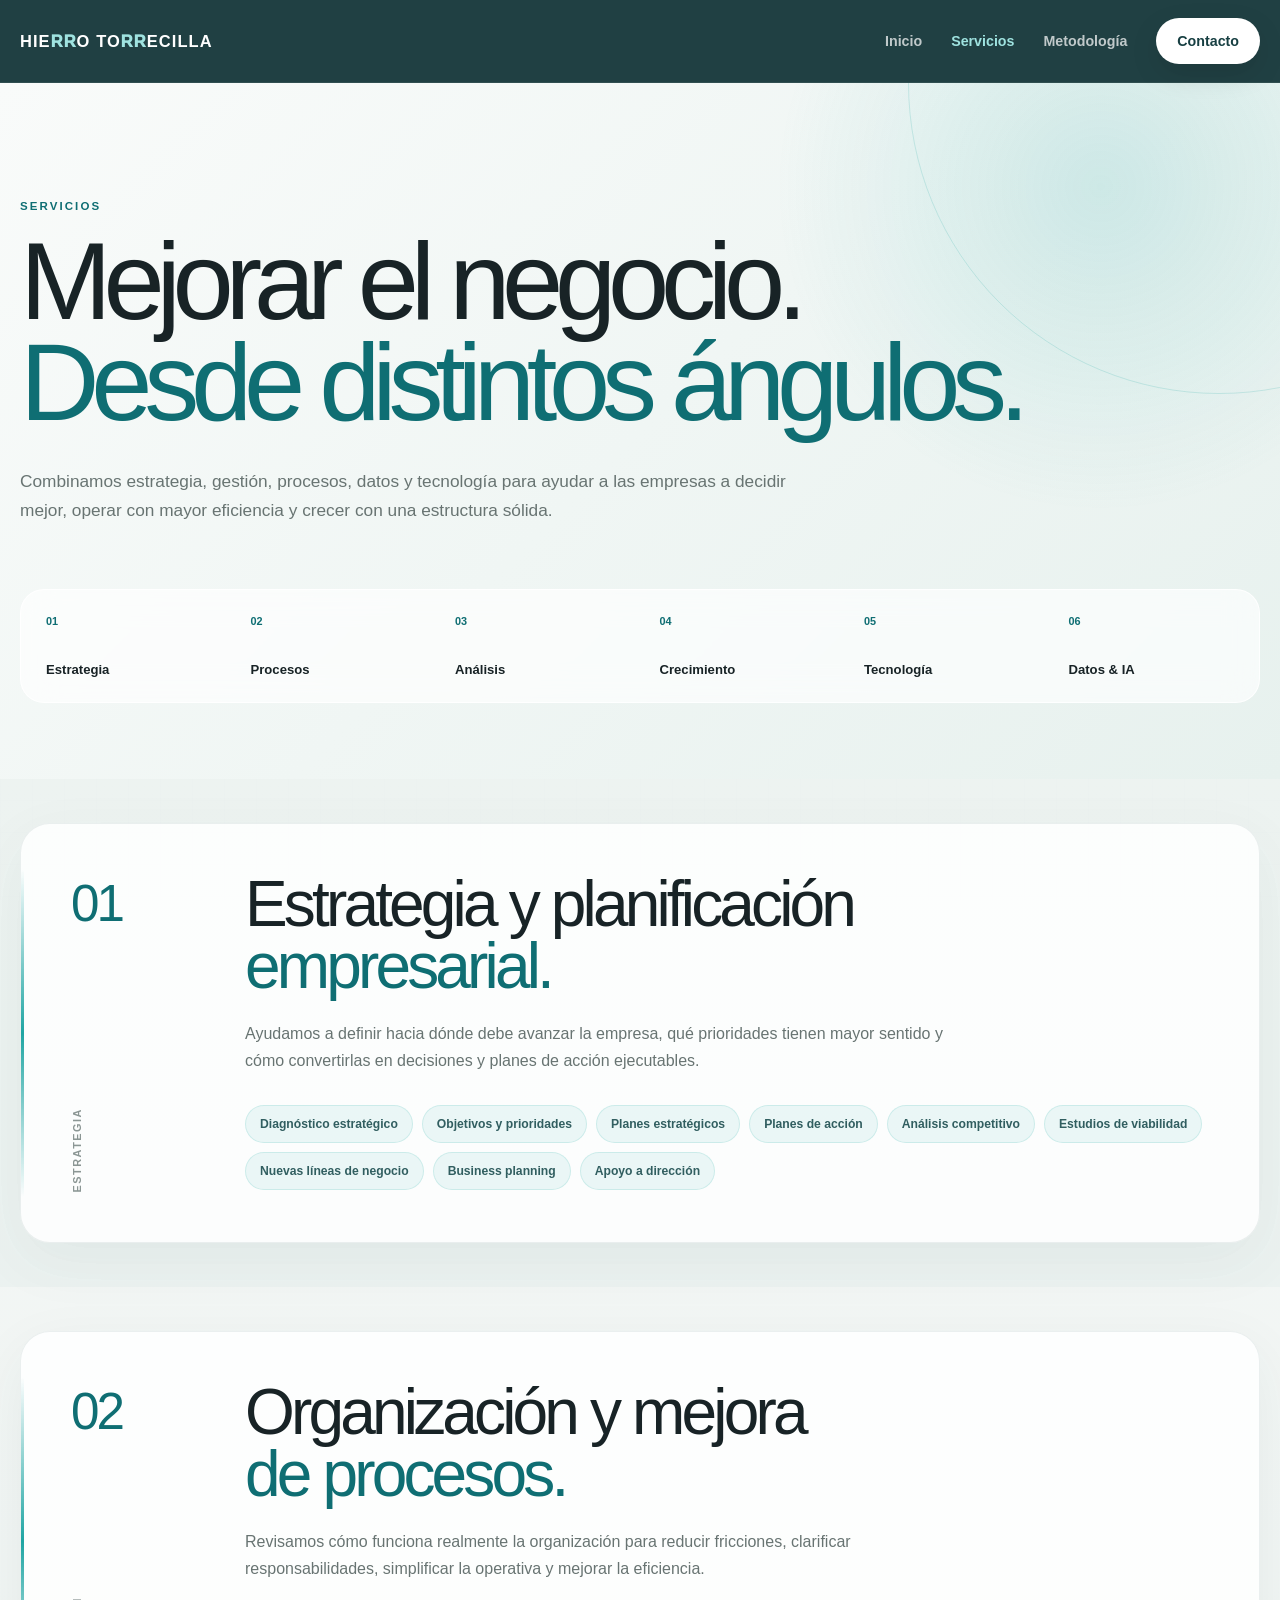
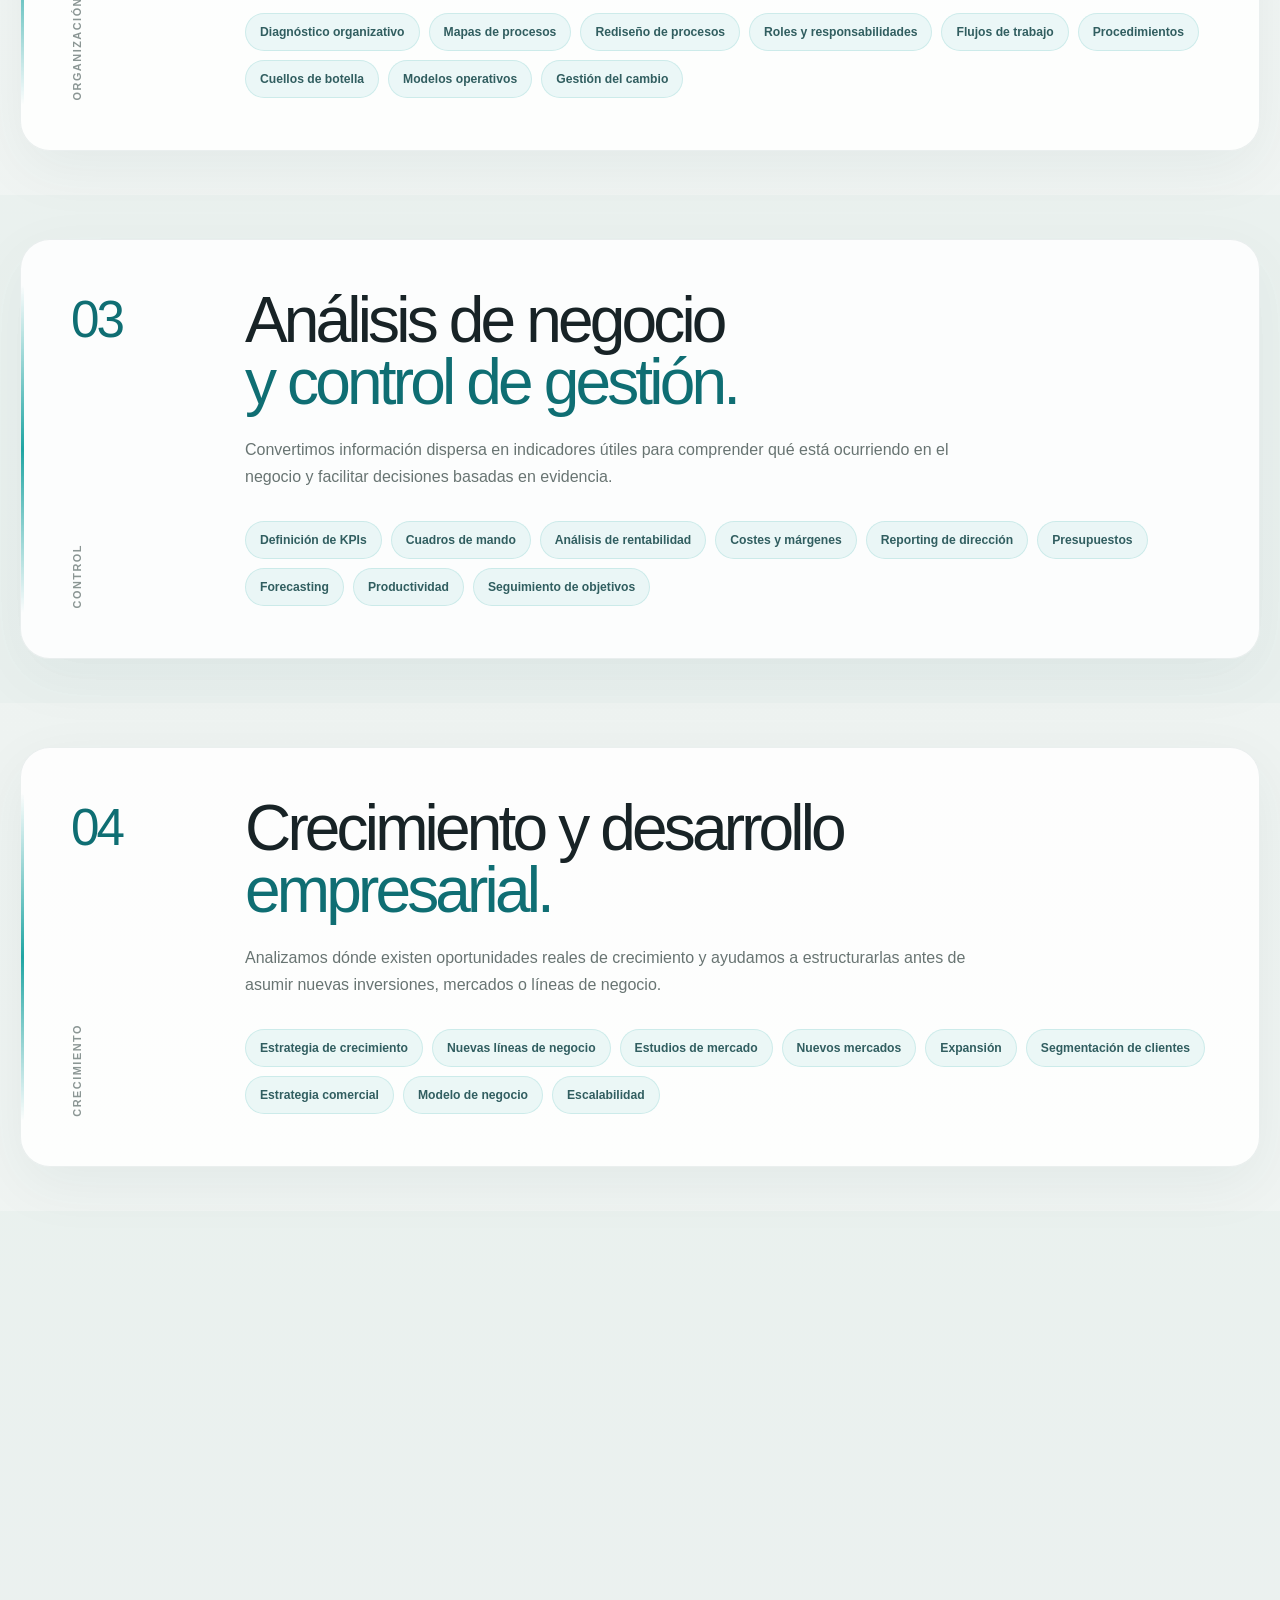
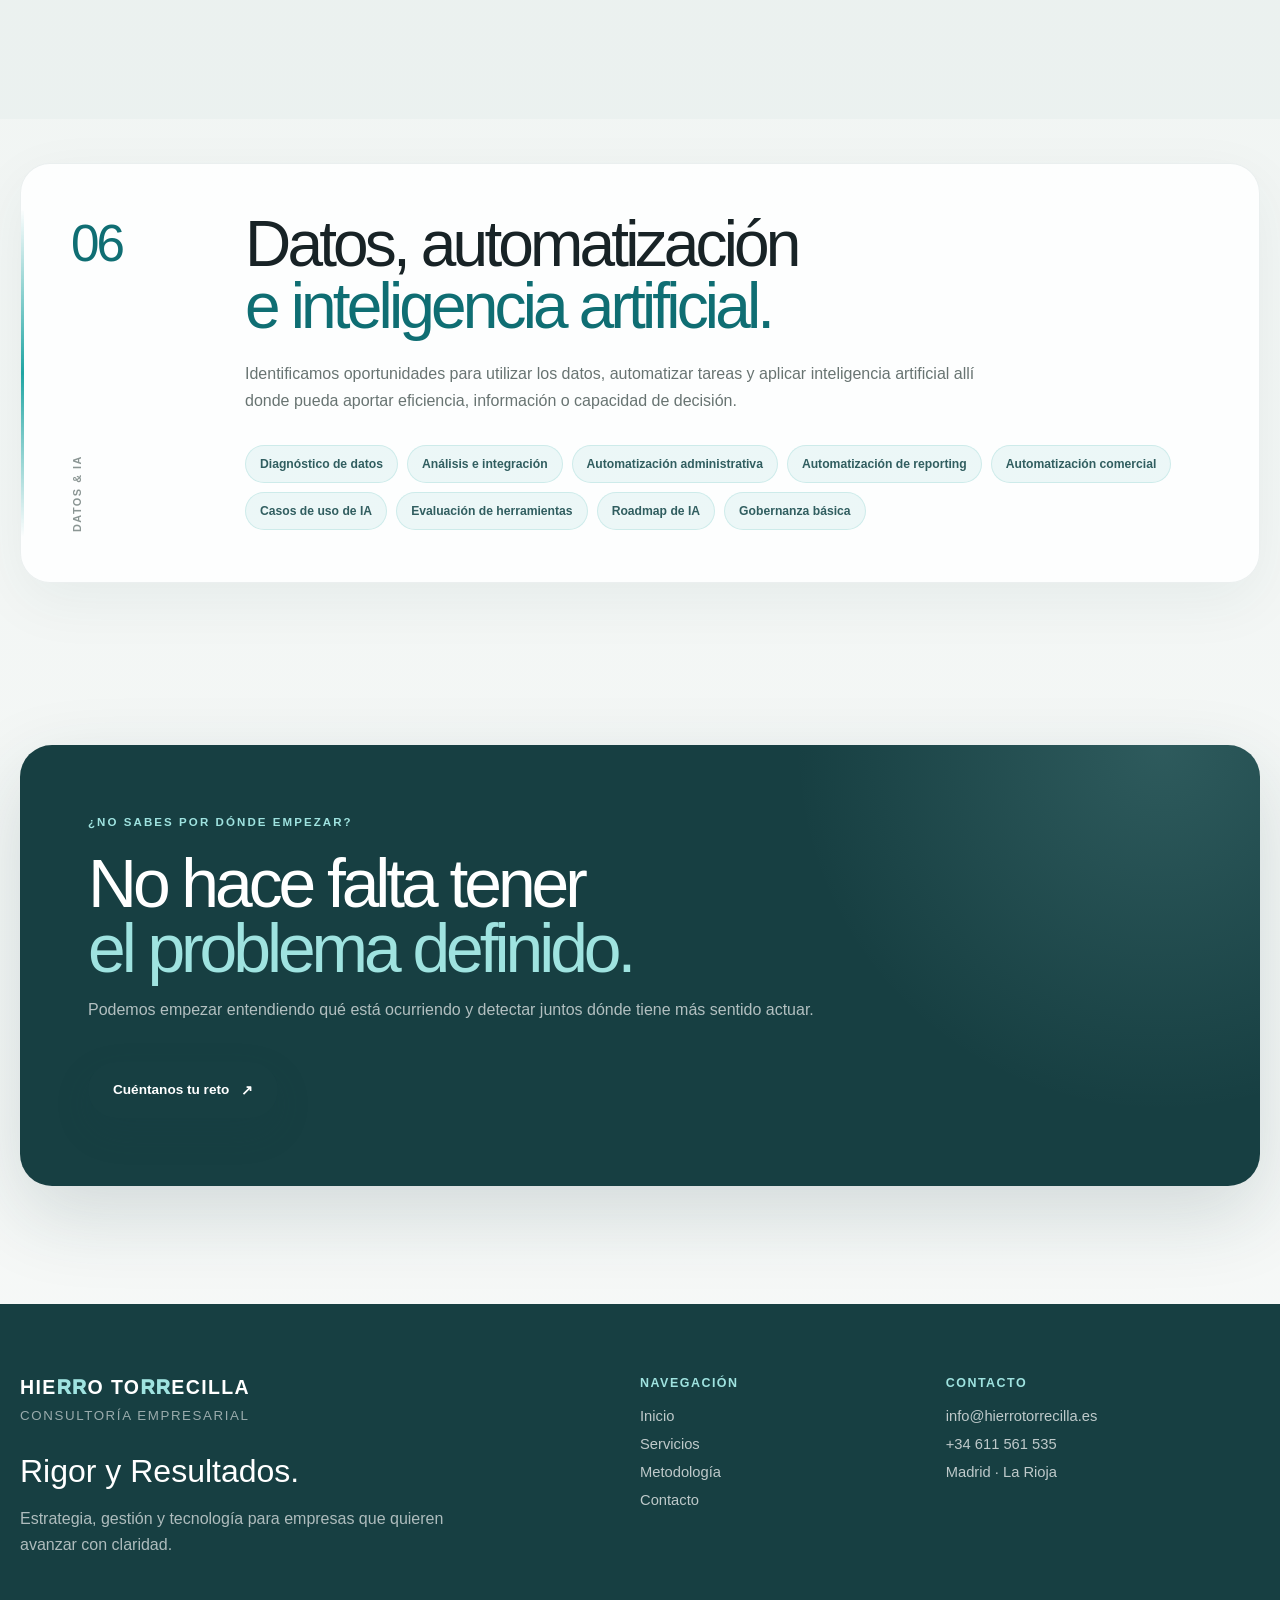
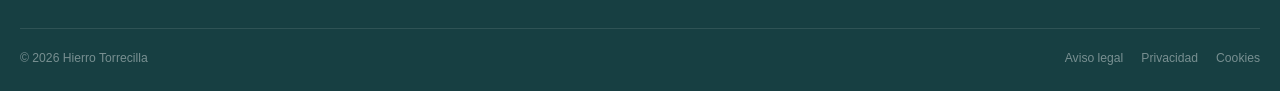
==== index.html @ aaae3147 "Remove extra newline before closing body tag" ====
<!DOCTYPE html>

<html lang="es">

<head>

  <meta charset="UTF-8">

  <meta
    name="viewport"
    content="width=device-width, initial-scale=1.0"
  >

  <title>
    Servicios de Consultoría Empresarial | Hierro Torrecilla
  </title>

  <meta
    name="description"
    content="Servicios de consultoría empresarial en estrategia, procesos, control de gestión, crecimiento, transformación digital, datos, automatización e inteligencia artificial."
  >

  <link
    rel="canonical"
    href="https://hierrotorrecilla.es/servicios/"
  >

  <link
  rel="stylesheet"
  href="../assets/css/hierro-torrecilla.css"
>

</head>


<body>


<!-- ==================================================
     HEADER
     ================================================== -->

<header class="ht-header">

  <div class="ht-shell ht-nav">


    <a
      href="../"
      class="ht-brand"
      aria-label="Hierro Torrecilla - Inicio"
    >

      HIE<span class="rr-special">RR</span>O
      TO<span class="rr-special">RR</span>ECILLA

    </a>



    <nav
      class="ht-menu"
      aria-label="Navegación principal"
    >

      <a href="../">
        Inicio
      </a>

      <a
        href="./"
        class="active"
      >
        Servicios
      </a>

      <a href="../metodologia/">
        Metodología
      </a>

      <a
        href="../contacto/"
        class="ht-menu-contact"
      >
        Contacto
      </a>

    </nav>



    <button
      type="button"
      class="ht-menu-toggle"
      id="htMenuToggle"
      aria-label="Abrir menú"
      aria-expanded="false"
      aria-controls="htMobileMenu"
    >
      <span></span>
    </button>


  </div>

</header>



<!-- ==================================================
     MENÚ MOBILE
     ================================================== -->

<nav
  class="ht-mobile-menu"
  id="htMobileMenu"
  aria-label="Navegación móvil"
>

  <a href="../">
    Inicio
  </a>

  <a href="../servicios/">
    Servicios
  </a>

  <a href="../metodologia/">
    Metodología
  </a>

  <a href="../contacto/">
    Contacto
  </a>

</nav>



<main>


<!-- ==================================================
     HERO SERVICIOS
     ================================================== -->

<section class="ht-page-hero">

  <div class="ht-shell">


    <p
      class="ht-kicker"
      data-reveal
    >
      Servicios
    </p>


    <h1
      class="ht-display"
      data-reveal
      data-delay="1"
    >

      Mejorar el negocio.

      <span>
        Desde distintos ángulos.
      </span>

    </h1>


    <p
      class="ht-page-hero__lead"
      data-reveal
      data-delay="2"
    >

      Combinamos estrategia, gestión, procesos,
      datos y tecnología para ayudar a las empresas
      a decidir mejor, operar con mayor eficiencia
      y crecer con una estructura sólida.

    </p>



    <!-- ÍNDICE RÁPIDO -->

    <div
      class="ht-services-index"
      data-reveal
      data-delay="3"
    >

      <a href="#estrategia">
        <span>01</span>
        Estrategia
      </a>

      <a href="#procesos">
        <span>02</span>
        Procesos
      </a>

      <a href="#analisis">
        <span>03</span>
        Análisis
      </a>

      <a href="#crecimiento">
        <span>04</span>
        Crecimiento
      </a>

      <a href="#tecnologia">
        <span>05</span>
        Tecnología
      </a>

      <a href="#datos">
        <span>06</span>
        Datos & IA
      </a>

    </div>


  </div>

</section>



<!-- ==================================================
     01 · ESTRATEGIA
     ================================================== -->

<section
  id="estrategia"
  class="ht-service-block"
>

  <div class="ht-shell">


    <article
      class="ht-service-card"
      data-reveal
    >


      <div class="ht-service-side">

        <strong>
          01
        </strong>

        <span>
          Estrategia
        </span>

      </div>



      <div class="ht-service-main">


        <h2>

          Estrategia y planificación

          <span>
            empresarial.
          </span>

        </h2>


        <p>

          Ayudamos a definir hacia dónde debe avanzar la empresa,
          qué prioridades tienen mayor sentido y cómo convertirlas
          en decisiones y planes de acción ejecutables.

        </p>



        <div class="ht-chip-row">

          <span class="ht-chip">
            Diagnóstico estratégico
          </span>

          <span class="ht-chip">
            Objetivos y prioridades
          </span>

          <span class="ht-chip">
            Planes estratégicos
          </span>

          <span class="ht-chip">
            Planes de acción
          </span>

          <span class="ht-chip">
            Análisis competitivo
          </span>

          <span class="ht-chip">
            Estudios de viabilidad
          </span>

          <span class="ht-chip">
            Nuevas líneas de negocio
          </span>

          <span class="ht-chip">
            Business planning
          </span>

          <span class="ht-chip">
            Apoyo a dirección
          </span>

        </div>


      </div>


    </article>


  </div>

</section>



<!-- ==================================================
     02 · ORGANIZACIÓN Y PROCESOS
     ================================================== -->

<section
  id="procesos"
  class="ht-service-block"
>

  <div class="ht-shell">


    <article
      class="ht-service-card"
      data-reveal
    >


      <div class="ht-service-side">

        <strong>
          02
        </strong>

        <span>
          Organización
        </span>

      </div>



      <div class="ht-service-main">


        <h2>

          Organización y mejora

          <span>
            de procesos.
          </span>

        </h2>


        <p>

          Revisamos cómo funciona realmente la organización
          para reducir fricciones, clarificar responsabilidades,
          simplificar la operativa y mejorar la eficiencia.

        </p>



        <div class="ht-chip-row">

          <span class="ht-chip">
            Diagnóstico organizativo
          </span>

          <span class="ht-chip">
            Mapas de procesos
          </span>

          <span class="ht-chip">
            Rediseño de procesos
          </span>

          <span class="ht-chip">
            Roles y responsabilidades
          </span>

          <span class="ht-chip">
            Flujos de trabajo
          </span>

          <span class="ht-chip">
            Procedimientos
          </span>

          <span class="ht-chip">
            Cuellos de botella
          </span>

          <span class="ht-chip">
            Modelos operativos
          </span>

          <span class="ht-chip">
            Gestión del cambio
          </span>

        </div>


      </div>


    </article>


  </div>

</section>



<!-- ==================================================
     03 · ANÁLISIS Y CONTROL
     ================================================== -->

<section
  id="analisis"
  class="ht-service-block"
>

  <div class="ht-shell">


    <article
      class="ht-service-card"
      data-reveal
    >


      <div class="ht-service-side">

        <strong>
          03
        </strong>

        <span>
          Control
        </span>

      </div>



      <div class="ht-service-main">


        <h2>

          Análisis de negocio

          <span>
            y control de gestión.
          </span>

        </h2>


        <p>

          Convertimos información dispersa en indicadores útiles
          para comprender qué está ocurriendo en el negocio
          y facilitar decisiones basadas en evidencia.

        </p>



        <div class="ht-chip-row">

          <span class="ht-chip">
            Definición de KPIs
          </span>

          <span class="ht-chip">
            Cuadros de mando
          </span>

          <span class="ht-chip">
            Análisis de rentabilidad
          </span>

          <span class="ht-chip">
            Costes y márgenes
          </span>

          <span class="ht-chip">
            Reporting de dirección
          </span>

          <span class="ht-chip">
            Presupuestos
          </span>

          <span class="ht-chip">
            Forecasting
          </span>

          <span class="ht-chip">
            Productividad
          </span>

          <span class="ht-chip">
            Seguimiento de objetivos
          </span>

        </div>


      </div>


    </article>


  </div>

</section>



<!-- ==================================================
     04 · CRECIMIENTO
     ================================================== -->

<section
  id="crecimiento"
  class="ht-service-block"
>

  <div class="ht-shell">


    <article
      class="ht-service-card"
      data-reveal
    >


      <div class="ht-service-side">

        <strong>
          04
        </strong>

        <span>
          Crecimiento
        </span>

      </div>



      <div class="ht-service-main">


        <h2>

          Crecimiento y desarrollo

          <span>
            empresarial.
          </span>

        </h2>


        <p>

          Analizamos dónde existen oportunidades reales
          de crecimiento y ayudamos a estructurarlas
          antes de asumir nuevas inversiones, mercados
          o líneas de negocio.

        </p>



        <div class="ht-chip-row">

          <span class="ht-chip">
            Estrategia de crecimiento
          </span>

          <span class="ht-chip">
            Nuevas líneas de negocio
          </span>

          <span class="ht-chip">
            Estudios de mercado
          </span>

          <span class="ht-chip">
            Nuevos mercados
          </span>

          <span class="ht-chip">
            Expansión
          </span>

          <span class="ht-chip">
            Segmentación de clientes
          </span>

          <span class="ht-chip">
            Estrategia comercial
          </span>

          <span class="ht-chip">
            Modelo de negocio
          </span>

          <span class="ht-chip">
            Escalabilidad
          </span>

        </div>


      </div>


    </article>


  </div>

</section>



<!-- ==================================================
     05 · TECNOLOGÍA
     ================================================== -->

<section
  id="tecnologia"
  class="ht-service-block"
>

  <div class="ht-shell">


    <article
      class="ht-service-card"
      data-reveal
    >


      <div class="ht-service-side">

        <strong>
          05
        </strong>

        <span>
          Tecnología
        </span>

      </div>



      <div class="ht-service-main">


        <h2>

          Transformación digital

          <span>
            y tecnología.
          </span>

        </h2>


        <p>

          La tecnología solo aporta valor cuando responde
          a una necesidad real del negocio. Identificamos,
          priorizamos y acompañamos soluciones con impacto
          y sentido económico.

        </p>



        <div class="ht-chip-row">

          <span class="ht-chip">
            Madurez digital
          </span>

          <span class="ht-chip">
            Roadmap de transformación
          </span>

          <span class="ht-chip">
            Necesidades tecnológicas
          </span>

          <span class="ht-chip">
            ERP
          </span>

          <span class="ht-chip">
            CRM
          </span>

          <span class="ht-chip">
            Integración de sistemas
          </span>

          <span class="ht-chip">
            Cloud
          </span>

          <span class="ht-chip">
            Gestión de proveedores
          </span>

          <span class="ht-chip">
            Acompañamiento a implantación
          </span>

        </div>


      </div>


    </article>


  </div>

</section>



<!-- ==================================================
     06 · DATOS, AUTOMATIZACIÓN E IA
     ================================================== -->

<section
  id="datos"
  class="ht-service-block"
>

  <div class="ht-shell">


    <article
      class="ht-service-card"
      data-reveal
    >


      <div class="ht-service-side">

        <strong>
          06
        </strong>

        <span>
          Datos & IA
        </span>

      </div>



      <div class="ht-service-main">


        <h2>

          Datos, automatización

          <span>
            e inteligencia artificial.
          </span>

        </h2>


        <p>

          Identificamos oportunidades para utilizar los datos,
          automatizar tareas y aplicar inteligencia artificial
          allí donde pueda aportar eficiencia, información
          o capacidad de decisión.

        </p>



        <div class="ht-chip-row">

          <span class="ht-chip">
            Diagnóstico de datos
          </span>

          <span class="ht-chip">
            Análisis e integración
          </span>

          <span class="ht-chip">
            Automatización administrativa
          </span>

          <span class="ht-chip">
            Automatización de reporting
          </span>

          <span class="ht-chip">
            Automatización comercial
          </span>

          <span class="ht-chip">
            Casos de uso de IA
          </span>

          <span class="ht-chip">
            Evaluación de herramientas
          </span>

          <span class="ht-chip">
            Roadmap de IA
          </span>

          <span class="ht-chip">
            Gobernanza básica
          </span>

        </div>


      </div>


    </article>


  </div>

</section>



<!-- ==================================================
     CTA FINAL
     ================================================== -->

<section class="ht-section">

  <div class="ht-shell">


    <div
      class="ht-impact-box"
      data-reveal
    >


      <p class="ht-kicker">
        ¿No sabes por dónde empezar?
      </p>


      <h2 class="ht-section-title">

        No hace falta tener

        <span>
          el problema definido.
        </span>

      </h2>


      <p>

        Podemos empezar entendiendo qué está ocurriendo
        y detectar juntos dónde tiene más sentido actuar.

      </p>


      <div class="ht-actions">

        <a
          href="../contacto/"
          class="ht-btn ht-btn-primary"
        >
          Cuéntanos tu reto
        </a>

      </div>


    </div>


  </div>

</section>


</main>



<!-- ==================================================
     FOOTER
     ================================================== -->

<footer class="ht-footer">

  <div class="ht-shell">


    <div class="ht-footer-grid">


      <div class="ht-footer-brand">

        <a
          href="../"
          class="ht-footer-logo"
        >

          HIE<span class="rr">RR</span>O
          TO<span class="rr">RR</span>ECILLA

        </a>


        <small>
          Consultoría Empresarial
        </small>


        <h3>
          Rigor y Resultados.
        </h3>


        <p>

          Estrategia, gestión y tecnología para empresas
          que quieren avanzar con claridad.

        </p>

      </div>



      <div class="ht-footer-col">

        <strong>
          Navegación
        </strong>

        <a href="../">
          Inicio
        </a>

        <a href="./">
          Servicios
        </a>

        <a href="../metodologia/">
          Metodología
        </a>

        <a href="../contacto/">
          Contacto
        </a>

      </div>



      <div class="ht-footer-col">

        <strong>
          Contacto
        </strong>

        <a href="mailto:info@hierrotorrecilla.es">
          info@hierrotorrecilla.es
        </a>

        <a href="tel:+34611561535">
          +34 611 561 535
        </a>

        <p>
          Madrid · La Rioja
        </p>

      </div>


    </div>



    <div class="ht-footer-bottom">


      <span>

        ©

        <span id="htCurrentYear">
          2026
        </span>

        Hierro Torrecilla

      </span>



      <div class="ht-footer-legal">

        <a href="../aviso-legal/">
          Aviso legal
        </a>

        <a href="../privacidad/">
          Privacidad
        </a>

        <a href="../cookies/">
          Cookies
        </a>

      </div>


    </div>


  </div>

</footer>



<!-- ==================================================
     VOLVER ARRIBA
     ================================================== -->

<button
  type="button"
  class="ht-backtotop"
  id="htBackToTop"
  aria-label="Volver arriba"
>
  ↑
</button>



<!-- ==================================================
     JS
     ================================================== -->

<script src="../assets/js/main.js"></script>

</body>

</html>
---- assets/css/hierro-torrecilla.css ----
:root {
  --ht-bg: #F4F7F5;
  --ht-bg-soft: #EAF1EF;
  --ht-white: #FFFFFF;
  --ht-ink: #182326;
  --ht-muted: #687472;
  --ht-dark: #173F42;
  --ht-dark-hover: #245B5E;
  --ht-teal-dark: #0F6E73;
  --ht-teal: #1FA5A3;
  --ht-mint: #9FE3E0;
  --ht-line: rgba(23,63,66,.12);
  --ht-shell: 1240px;
}


/* ======================================================
   RESET
   ====================================================== */

* {
  box-sizing: border-box;
}

html {
  scroll-behavior: smooth;
}

body {
  margin: 0;
  padding-top: 82px;
  color: var(--ht-ink);

  font-family:
    Inter,
    "Segoe UI",
    Arial,
    sans-serif;

  background:
    linear-gradient(
      180deg,
      #F7F9F8 0%,
      #EEF3F1 48%,
      #F7F9F8 100%
    );

  -webkit-font-smoothing: antialiased;
}


/* RETÍCULA SUAVE */

body::before {
  content: "";
  position: fixed;
  inset: 0;
  z-index: -1;
  pointer-events: none;
  opacity: .20;

  background-image:
    linear-gradient(
      rgba(23,63,66,.026) 1px,
      transparent 1px
    ),
    linear-gradient(
      90deg,
      rgba(23,63,66,.026) 1px,
      transparent 1px
    );

  background-size: 32px 32px;
}


a {
  color: inherit;
  text-decoration: none;
}

button,
input,
select,
textarea {
  font: inherit;
}

button {
  border: none;
}

.ht-shell {
  width: min(
    calc(100% - 40px),
    var(--ht-shell)
  );

  margin: 0 auto;
}


/* ======================================================
   HEADER
   ====================================================== */

.ht-header {
  position: fixed;
  top: 0;
  left: 0;
  right: 0;

  z-index: 9999;

  background:
    rgba(14,48,51,.92);

  border-bottom:
    1px solid rgba(255,255,255,.08);

  backdrop-filter: blur(20px);
  -webkit-backdrop-filter: blur(20px);
}

.ht-nav {
  min-height: 82px;

  display: flex;
  align-items: center;
  gap: 30px;
}

.ht-brand {
  white-space: nowrap;

  color: #FFFFFF;

  font-size: 1.03rem;
  font-weight: 750;
  letter-spacing: .065em;
}

.ht-brand .rr-special {
  color: var(--ht-mint);
  font-weight: 950;
}


/* MENU DESKTOP */

.ht-menu {
  display: flex;
  align-items: center;
  gap: 29px;

  margin-left: auto;

  font-size: .89rem;
  font-weight: 650;
}

.ht-menu a {
  color: rgba(255,255,255,.72);

  transition:
    color .2s ease,
    transform .2s ease,
    background .2s ease;
}

.ht-menu a:hover {
  color: #FFFFFF;
}

.ht-menu a.active:not(.ht-menu-contact) {
  color: var(--ht-mint);
}

.ht-menu-contact {
  min-height: 46px;

  display: inline-flex;
  align-items: center;
  justify-content: center;

  padding: 0 21px;

  border-radius: 999px;

  background: #FFFFFF;

  color: var(--ht-dark) !important;

  box-shadow:
    0 10px 28px rgba(0,0,0,.12);
}

.ht-menu-contact:hover,
.ht-menu-contact.active {
  background: var(--ht-mint);
  color: var(--ht-dark) !important;
  transform: translateY(-2px);
}


/* ======================================================
   MENU MOBILE
   ====================================================== */

.ht-menu-toggle {
  display: none;

  width: 46px;
  height: 46px;

  margin-left: auto;

  align-items: center;
  justify-content: center;

  border-radius: 50%;

  background:
    rgba(255,255,255,.08);

  color: #FFFFFF;

  cursor: pointer;
}

.ht-menu-toggle span {
  position: relative;

  width: 20px;
  height: 2px;

  background: #FFFFFF;

  transition: .25s ease;
}

.ht-menu-toggle span::before,
.ht-menu-toggle span::after {
  content: "";

  position: absolute;
  left: 0;

  width: 20px;
  height: 2px;

  background: #FFFFFF;

  transition: .25s ease;
}

.ht-menu-toggle span::before {
  top: -6px;
}

.ht-menu-toggle span::after {
  top: 6px;
}

.ht-menu-toggle.is-open span {
  background: transparent;
}

.ht-menu-toggle.is-open span::before {
  top: 0;
  transform: rotate(45deg);
}

.ht-menu-toggle.is-open span::after {
  top: 0;
  transform: rotate(-45deg);
}

.ht-mobile-menu {
  display: none;

  position: fixed;

  top: 70px;
  left: 0;
  right: 0;

  z-index: 9998;

  padding: 18px 14px 24px;

  background:
    rgba(14,48,51,.985);

  border-top:
    1px solid rgba(255,255,255,.06);

  box-shadow:
    0 18px 40px rgba(0,0,0,.14);
}

.ht-mobile-menu.is-open {
  display: block;
}

.ht-mobile-menu a {
  display: flex;
  align-items: center;
  justify-content: space-between;

  min-height: 58px;

  padding: 0 18px;

  border-bottom:
    1px solid rgba(255,255,255,.07);

  color:
    rgba(255,255,255,.82);

  font-size: 1rem;
  font-weight: 650;
}

.ht-mobile-menu a::after {
  content: "↗";
  color: var(--ht-mint);
}

.ht-mobile-menu a:last-child {
  margin-top: 12px;

  border: 0;
  border-radius: 16px;

  background:
    var(--ht-mint);

  color:
    var(--ht-dark);
}


/* ======================================================
   ELEMENTOS COMUNES
   ====================================================== */

.ht-kicker {
  margin: 0 0 18px;

  color: var(--ht-teal-dark);

  font-size: .72rem;
  font-weight: 850;
  letter-spacing: .18em;

  text-transform: uppercase;
}

.ht-display {
  margin: 0;

  color: var(--ht-ink);

  font-size:
    clamp(4rem,8.6vw,8.8rem);

  font-weight: 520;
  line-height: .92;
  letter-spacing: -.075em;
}

.ht-display span {
  display: block;
  color: var(--ht-teal-dark);
}

.ht-section {
  padding: 118px 0;
}

.ht-section-title {
  margin: 0;

  color: var(--ht-ink);

  font-size:
    clamp(2.8rem,5.3vw,5.8rem);

  font-weight: 520;
  line-height: .96;
  letter-spacing: -.06em;
}

.ht-section-title span {
  display: block;
  color: var(--ht-teal-dark);
}

.ht-section-head {
  display: grid;

  grid-template-columns:
    minmax(0,1.15fr)
    minmax(280px,.65fr);

  gap: 70px;

  align-items: end;

  margin-bottom: 58px;
}

.ht-section-head > p {
  margin: 0;

  color: var(--ht-muted);

  line-height: 1.7;
}


/* ======================================================
   BOTONES
   ====================================================== */

.ht-actions {
  display: flex;
  flex-wrap: wrap;

  gap: 14px;

  margin-top: 38px;
}

.ht-btn {
  min-height: 56px;

  display: inline-flex;
  align-items: center;
  justify-content: center;

  gap: 12px;

  padding: 0 25px;

  border-radius: 999px;

  cursor: pointer;

  font-size: .85rem;
  font-weight: 800;

  transition:
    transform .2s ease,
    background .2s ease,
    box-shadow .2s ease;
}

.ht-btn-primary {
  background: var(--ht-dark);
  color: #FFFFFF;

  box-shadow:
    0 14px 34px rgba(23,63,66,.18);
}

.ht-btn-primary::after {
  content: "↗";
  transition: transform .2s ease;
}

.ht-btn-primary:hover {
  background: var(--ht-dark-hover);
  transform: translateY(-3px);
}

.ht-btn-primary:hover::after {
  transform: translate(3px,-3px);
}

.ht-btn-secondary {
  background:
    rgba(255,255,255,.72);

  color: var(--ht-dark);

  border:
    1px solid rgba(23,63,66,.12);
}

.ht-btn-secondary:hover {
  background: #FFFFFF;
  transform: translateY(-3px);
}


/* ======================================================
   HOME HERO
   ====================================================== */

.ht-home-hero {
  position: relative;

  min-height:
    calc(100vh - 82px);

  display: flex;
  align-items: center;

  overflow: hidden;

  background:
    radial-gradient(
      circle at 84% 28%,
      rgba(31,165,163,.22),
      transparent 25%
    ),
    radial-gradient(
      circle at 73% 75%,
      rgba(15,110,115,.10),
      transparent 23%
    ),
    linear-gradient(
      135deg,
      #FAFBFA 0%,
      #EDF5F2 55%,
      #DCEBE7 100%
    );
}

.ht-home-hero::before,
.ht-home-hero::after {
  content: "";

  position: absolute;

  border-radius: 50%;

  border:
    1px solid rgba(31,165,163,.18);

  pointer-events: none;
}

.ht-home-hero::before {
  width: 680px;
  height: 680px;

  top: -240px;
  right: -300px;
}

.ht-home-hero::after {
  width: 430px;
  height: 430px;

  top: -70px;
  right: -15px;
}

.ht-home-hero__inner {
  position: relative;
  z-index: 2;

  padding:
    95px 0 100px;
}

.ht-brandline {
  display: flex;
  align-items: baseline;
  flex-wrap: wrap;

  gap: 10px;

  margin-bottom: 58px;

  font-size: 1rem;
  letter-spacing: .12em;

  text-transform: uppercase;
}

.ht-brandline strong {
  font-weight: 850;
}

.ht-brandline i {
  color: var(--ht-teal);

  font-style: normal;
  font-weight: 950;
}

.ht-home-hero__copy {
  max-width: 760px;

  margin:
    38px 0 0;

  color: var(--ht-muted);

  font-size: 1.15rem;
  line-height: 1.68;
}


/* ======================================================
   PRINCIPIOS HOME
   ====================================================== */

.ht-signal {
  display: grid;

  grid-template-columns:
    repeat(4,1fr);

  gap: 10px;

  margin-top: 70px;
}

.ht-signal__item {
  min-height: 118px;

  display: flex;
  flex-direction: column;

  padding: 18px;

  border:
    1px solid rgba(255,255,255,.8);

  border-radius: 20px;

  background:
    rgba(255,255,255,.58);

  backdrop-filter: blur(16px);

  transition:
    transform .24s ease,
    background .24s ease;
}

.ht-signal__item:hover {
  background: #FFFFFF;
  transform: translateY(-5px);
}

.ht-signal__item span {
  color: var(--ht-teal-dark);

  font-size: .68rem;
  font-weight: 900;
  letter-spacing: .12em;
}

.ht-signal__item strong {
  margin-top: auto;

  font-size: .96rem;
}

.ht-signal__item small {
  display: block;

  margin-top: 5px;

  color: var(--ht-muted);

  font-size: .76rem;
  line-height: 1.35;
}


/* ======================================================
   HOME SERVICIOS
   ====================================================== */

.ht-service-grid {
  display: grid;

  grid-template-columns:
    repeat(12,1fr);

  gap: 18px;
}

.ht-service-tile {
  position: relative;

  min-height: 350px;

  display: flex;
  flex-direction: column;

  padding:
    30px 30px 29px;

  overflow: hidden;

  border:
    1px solid rgba(23,63,66,.08);

  border-radius: 28px;

  background:
    linear-gradient(
      160deg,
      rgba(255,255,255,.95),
      rgba(235,244,241,.92)
    );

  box-shadow:
    0 16px 45px rgba(23,63,66,.06);

  transition:
    transform .28s ease,
    box-shadow .28s ease;
}

.ht-service-tile:nth-child(1),
.ht-service-tile:nth-child(4) {
  grid-column: span 7;
}

.ht-service-tile:nth-child(2),
.ht-service-tile:nth-child(3) {
  grid-column: span 5;
}

.ht-service-tile:nth-child(5),
.ht-service-tile:nth-child(6) {
  grid-column: span 6;
}

.ht-service-tile::after {
  content: "";

  position: absolute;

  width: 220px;
  height: 220px;

  right: -110px;
  bottom: -110px;

  border-radius: 50%;

  background:
    radial-gradient(
      circle,
      rgba(31,165,163,.17),
      transparent 68%
    );

  transition:
    transform .4s ease;
}

.ht-service-tile:hover {
  transform: translateY(-7px);

  box-shadow:
    0 28px 70px rgba(23,63,66,.11);
}

.ht-service-tile:hover::after {
  transform: scale(1.3);
}

.ht-service-tile__num {
  color: var(--ht-teal-dark);

  font-size: .7rem;
  font-weight: 900;
  letter-spacing: .14em;
}

.ht-service-tile h3 {
  max-width: 550px;

  min-height: 2.1em;

  margin:
    76px 0 14px;

  font-size:
    clamp(1.7rem,3vw,3rem);

  font-weight: 560;
  line-height: 1.02;
  letter-spacing: -.045em;
}

.ht-service-tile p {
  max-width: 610px;

  min-height: 3.25em;

  margin: 0;

  color: var(--ht-muted);

  line-height: 1.62;
}

.ht-service-tile a {
  position: relative;
  z-index: 2;

  margin-top: auto;

  padding-top: 24px;

  color: var(--ht-teal-dark);

  font-size: .82rem;
  font-weight: 800;
}


/* ======================================================
   HOME METODOLOGÍA
   ====================================================== */

.ht-method-preview {
  background: var(--ht-dark);
  color: #FFFFFF;
}

.ht-method-preview .ht-kicker {
  color: var(--ht-mint);
}

.ht-method-preview .ht-section-title {
  color: #FFFFFF;
}

.ht-method-preview .ht-section-title span {
  color: var(--ht-mint);
}

.ht-method-preview
.ht-section-head > p {
  color:
    rgba(255,255,255,.64);
}

.ht-method-rail {
  display: grid;

  grid-template-columns:
    repeat(4,1fr);

  gap: 12px;
}

.ht-method-node {
  min-height: 310px;

  display: flex;
  flex-direction: column;

  padding: 27px;

  border-radius: 24px;

  background:
    rgba(255,255,255,.055);

  border:
    1px solid rgba(255,255,255,.09);

  transition:
    transform .25s ease,
    background .25s ease;
}

.ht-method-node:hover {
  background:
    rgba(255,255,255,.09);

  transform:
    translateY(-6px);
}

.ht-method-node span {
  color: var(--ht-mint);

  font-size: .72rem;
  font-weight: 900;
}

.ht-method-node h3 {
  margin:
    auto 0 10px;

  color: #FFFFFF;

  font-size: 1.8rem;
  font-weight: 560;
}

.ht-method-node p {
  min-height: 3em;

  margin: 0;

  color:
    rgba(255,255,255,.64);

  font-size: .92rem;
  line-height: 1.55;
}


/* ======================================================
   CTA GRANDE
   ====================================================== */

.ht-impact-box {
  padding: 68px;

  border-radius: 32px;

  background:
    radial-gradient(
      circle at 92% 0%,
      rgba(159,227,224,.17),
      transparent 30%
    ),
    var(--ht-dark);

  color: #FFFFFF;

  box-shadow:
    0 28px 80px rgba(23,63,66,.16);
}

.ht-impact-box .ht-kicker {
  color: var(--ht-mint);
}

.ht-impact-box .ht-section-title {
  color: #FFFFFF;
}

.ht-impact-box .ht-section-title span {
  color: var(--ht-mint);
}

.ht-impact-box > p {
  max-width: 750px;

  color:
    rgba(255,255,255,.67);

  line-height: 1.68;
}


/* ======================================================
   PAGE HERO
   ====================================================== */

.ht-page-hero {
  position: relative;

  padding:
    118px 0 76px;

  overflow: hidden;

  background:
    radial-gradient(
      circle at 86% 15%,
      rgba(31,165,163,.16),
      transparent 26%
    ),
    linear-gradient(
      135deg,
      #F9FBFA,
      #E7F1EE
    );
}

.ht-page-hero::after {
  content: "";

  position: absolute;

  width: 620px;
  height: 620px;

  top: -310px;
  right: -250px;

  border-radius: 50%;

  border:
    1px solid rgba(31,165,163,.18);
}

.ht-page-hero .ht-shell {
  position: relative;
  z-index: 2;
}

.ht-page-hero__lead {
  max-width: 800px;

  margin:
    34px 0 0;

  color: var(--ht-muted);

  font-size: 1.08rem;
  line-height: 1.7;
}


/* ======================================================
   SERVICIOS INDEX
   ====================================================== */

.ht-services-index {
  display: grid;

  grid-template-columns:
    repeat(6,1fr);

  gap: 9px;

  margin-top: 64px;

  padding: 10px;

  border:
    1px solid rgba(255,255,255,.85);

  border-radius: 24px;

  background:
    rgba(255,255,255,.65);

  backdrop-filter: blur(16px);
}

.ht-services-index a {
  min-height: 92px;

  display: flex;
  flex-direction: column;

  justify-content: space-between;

  padding: 15px;

  border-radius: 16px;

  font-size: .82rem;
  font-weight: 760;

  transition: .22s ease;
}

.ht-services-index a span {
  color: var(--ht-teal-dark);

  font-size: .68rem;
}

.ht-services-index a:hover {
  background: var(--ht-dark);
  color: #FFFFFF;

  transform:
    translateY(-3px);
}

.ht-services-index a:hover span {
  color: var(--ht-mint);
}


/* ======================================================
   SERVICIO INDIVIDUAL
   ====================================================== */

.ht-service-block {
  padding: 44px 0;

  scroll-margin-top: 100px;
}

.ht-service-block:nth-of-type(even) {
  background:
    rgba(222,236,232,.35);
}

.ht-service-card {
  position: relative;

  overflow: hidden;

  display: grid;

  grid-template-columns:
    130px 1fr;

  gap: 44px;

  min-height: 420px;

  padding: 50px;

  border:
    1px solid rgba(23,63,66,.08);

  border-radius: 30px;

  background:
    rgba(255,255,255,.84);

  box-shadow:
    0 18px 60px rgba(23,63,66,.06);

  transition:
    transform .26s ease,
    box-shadow .26s ease;
}

.ht-service-card::before {
  content: "";

  position: absolute;

  left: 0;

  top: 45px;
  bottom: 45px;

  width: 3px;

  background:
    linear-gradient(
      to bottom,
      transparent,
      var(--ht-teal),
      transparent
    );
}

.ht-service-card:hover {
  transform:
    translateY(-6px);

  box-shadow:
    0 30px 80px rgba(23,63,66,.11);
}

.ht-service-side {
  display: flex;
  flex-direction: column;

  justify-content:
    space-between;
}

.ht-service-side strong {
  color: var(--ht-teal-dark);

  font-size: 3.2rem;
  font-weight: 540;
  letter-spacing: -.06em;
}

.ht-service-side span {
  color: #8B9694;

  font-size: .68rem;
  font-weight: 850;
  letter-spacing: .14em;

  text-transform: uppercase;

  writing-mode: vertical-rl;

  transform:
    rotate(180deg);
}

.ht-service-main h2 {
  margin: 0;

  font-size:
    clamp(2.7rem,5vw,5.2rem);

  font-weight: 520;
  line-height: .96;
  letter-spacing: -.06em;
}

.ht-service-main h2 span {
  display: block;
  color: var(--ht-teal-dark);
}

.ht-service-main > p {
  max-width: 740px;

  margin-top: 24px;

  color: var(--ht-muted);

  line-height: 1.68;
}


/* ======================================================
   CHIPS
   ====================================================== */

.ht-chip-row {
  display: flex;
  flex-wrap: wrap;

  gap: 9px;

  margin-top: 30px;
}

.ht-chip {
  display: inline-flex;
  align-items: center;

  min-height: 38px;

  padding:
    8px 14px;

  border:
    1px solid rgba(31,165,163,.15);

  border-radius:
    999px;

  background:
    rgba(31,165,163,.08);

  color:
    #315E60;

  font-size: .76rem;
  font-weight: 720;
}

.ht-approach--hybrid .ht-chip {
  background:
    rgba(159,227,224,.13) !important;

  border:
    1px solid rgba(159,227,224,.34) !important;

  color:
    #D9F7F5 !important;
}


/* ======================================================
   METODOLOGÍA CORE
   ====================================================== */

.ht-method-core {
  padding:
    110px 0;

  background:
    #EAF1EF;
}

.ht-method-core__grid {
  display: grid;

  grid-template-columns:
    repeat(4,1fr);

  gap: 14px;
}

.ht-core-card {
  min-height: 360px;

  display: flex;
  flex-direction: column;

  padding: 28px;

  border-radius: 25px;

  background:
    linear-gradient(
      160deg,
      #285F62,
      #214F52
    );

  color: #FFFFFF;

  transition:
    transform .25s ease,
    background .25s ease;
}

.ht-core-card:hover {
  transform:
    translateY(-7px);

  background:
    linear-gradient(
      160deg,
      #306B6E,
      #285B5E
    );
}

.ht-core-card > span {
  color: var(--ht-mint);

  font-size: .72rem;
  font-weight: 900;
}

.ht-core-card > div {
  margin-top: auto;
}

.ht-core-card h3 {
  min-height: 1.2em;

  margin:
    0 0 12px;

  font-size: 1.9rem;
  font-weight: 560;
}

.ht-core-card p {
  min-height: 3.15em;

  margin: 0;

  color:
    rgba(255,255,255,.66);

  line-height: 1.58;
}


/* ======================================================
   ENFOQUES
   ====================================================== */

.ht-approaches {
  padding:
    110px 0;

  background: #FFFFFF;
}

.ht-approach-grid {
  display: grid;

  grid-template-columns:
    repeat(2,minmax(0,1fr));

  gap: 22px;
}

.ht-approach {
  min-height: 500px;

  display: flex;
  flex-direction: column;

  padding: 44px;

  border-radius: 30px;

  transition:
    transform .26s ease;
}

.ht-approach:hover {
  transform:
    translateY(-7px);
}

.ht-approach--business {
  background:
    linear-gradient(
      150deg,
      #F2F5F4,
      #E7EFED
    );

  border:
    1px solid rgba(23,63,66,.08);
}

.ht-approach--hybrid {
  background:
    radial-gradient(
      circle at 90% 0%,
      rgba(159,227,224,.15),
      transparent 28%
    ),
    var(--ht-dark);

  color: #FFFFFF;

  box-shadow:
    0 28px 70px rgba(23,63,66,.16);
}

.ht-approach__tag {
  color: var(--ht-teal-dark);

  font-size: .72rem;
  font-weight: 850;
  letter-spacing: .13em;

  text-transform:
    uppercase;
}

.ht-approach--hybrid
.ht-approach__tag {
  color:
    var(--ht-mint);
}

.ht-approach h3 {
  min-height: 1.95em;

  margin:
    82px 0 22px;

  font-size:
    clamp(2.7rem,4.8vw,4.9rem);

  font-weight: 520;
  line-height: .97;
  letter-spacing: -.055em;
}

.ht-approach h3 span {
  display: block;
  color: var(--ht-teal-dark);
}

.ht-approach--hybrid h3 {
  color: #FFFFFF;
}

.ht-approach--hybrid h3 span {
  color: var(--ht-mint);
}

.ht-approach > p {
  min-height: 6em;

  margin: 0;

  color: var(--ht-muted);

  line-height: 1.68;
}

.ht-approach--hybrid > p {
  color:
    rgba(255,255,255,.72);
}

.ht-approach .ht-chip-row {
  margin-top: auto;
  padding-top: 34px;
}


/* ======================================================
   PROYECTOS
   ====================================================== */

.ht-projects {
  padding: 110px 0;
}

.ht-project-box {
  margin-top: 28px;

  padding: 48px;

  border:
    1px solid rgba(23,63,66,.08);

  border-radius: 30px;

  background: #FFFFFF;

  box-shadow:
    0 18px 60px rgba(23,63,66,.055);
}

.ht-project-box--hybrid {
  background:
    linear-gradient(
      145deg,
      #EFF6F3,
      #E5EFEC
    );
}

.ht-project-box__head {
  display: grid;

  grid-template-columns:
    minmax(0,1fr)
    minmax(260px,.5fr);

  gap: 50px;

  align-items: end;

  margin-bottom: 42px;
}

.ht-project-box__head h3 {
  margin: 0;

  font-size:
    clamp(2.3rem,4vw,4.2rem);

  font-weight: 520;
  line-height: .98;
  letter-spacing: -.055em;
}

.ht-project-box__head h3 span {
  display: block;
  color: var(--ht-teal-dark);
}

.ht-project-box__head > p {
  margin: 0;

  color: var(--ht-muted);

  line-height: 1.65;
}

.ht-project-flow {
  display: grid;

  grid-template-columns:
    repeat(3,minmax(0,1fr));

  gap: 12px;
}

.ht-project-flow--4 {
  grid-template-columns:
    repeat(4,minmax(0,1fr));
}

.ht-stage {
  min-height: 270px;

  display: flex;
  flex-direction: column;

  padding: 24px;

  border:
    1px solid rgba(23,63,66,.08);

  border-radius: 20px;

  background:
    rgba(247,249,248,.92);

  transition:
    transform .22s ease,
    background .22s ease,
    box-shadow .22s ease;
}

.ht-stage:hover {
  background: #FFFFFF;

  transform:
    translateY(-5px);

  box-shadow:
    0 16px 38px rgba(23,63,66,.08);
}

.ht-stage span {
  color: var(--ht-teal-dark);

  font-size: .7rem;
  font-weight: 900;
}

.ht-stage em {
  min-height: 1.25em;

  display: block;

  margin-top: 38px;

  color: #8A9492;

  font-size: .74rem;
  font-style: normal;
}

.ht-stage h4 {
  min-height: 2.15em;

  display: flex;
  align-items: flex-end;

  margin:
    7px 0 14px;

  font-size: 1.55rem;
  line-height: 1.05;
}

.ht-stage p {
  margin: 0;

  color: var(--ht-muted);

  font-size: .86rem;
  line-height: 1.58;
}


/* ======================================================
   RIESGO / ESCALADO
   ====================================================== */

.ht-risk-rail {
  display: grid;

  grid-template-columns:
    repeat(4,1fr);

  gap: 12px;

  margin-top: 42px;
}

.ht-risk {
  padding: 18px;

  border:
    1px solid rgba(255,255,255,.08);

  border-radius: 18px;

  background:
    rgba(255,255,255,.06);
}

.ht-risk span {
  color: var(--ht-mint);

  font-size: .7rem;
  font-weight: 900;
}

.ht-risk strong {
  display: block;

  margin-top: 12px;
}


/* ======================================================
   CONTACTO
   ====================================================== */

.ht-contact-page {
  min-height:
    calc(100vh - 82px);

  background:
    radial-gradient(
      circle at 88% 10%,
      rgba(31,165,163,.18),
      transparent 26%
    ),
    linear-gradient(
      145deg,
      #F8FAF9,
      #EAF3F0
    );
}

.ht-contact-wrap {
  padding:
    105px 0 115px;
}

.ht-contact-card {
  margin-top: 55px;

  padding: 52px;

  border:
    1px solid rgba(255,255,255,.88);

  border-radius: 30px;

  background:
    rgba(255,255,255,.78);

  backdrop-filter:
    blur(18px);

  box-shadow:
    0 28px 80px rgba(23,63,66,.10);
}

.ht-contact-intro {
  max-width: 760px;

  margin-bottom: 26px;
}

.ht-contact-intro > p:last-child {
  color: var(--ht-muted);
  line-height: 1.65;
}

.ht-contact-trust {
  display: flex;
  flex-wrap: wrap;

  gap: 9px;

  margin:
    20px 0 38px;
}

.ht-contact-trust span {
  padding:
    8px 12px;

  border:
    1px solid rgba(31,165,163,.14);

  border-radius: 999px;

  background:
    rgba(31,165,163,.07);

  color:
    #496967;

  font-size: .72rem;
  font-weight: 720;
}

.ht-form-row {
  display: grid;

  grid-template-columns:
    1fr 1fr;

  gap: 20px;
}

.ht-field {
  margin-bottom: 20px;
}

.ht-field label {
  display: flex;
  align-items: center;

  gap: 8px;

  margin-bottom: 8px;

  font-size: .82rem;
  font-weight: 760;
}

.ht-required {
  color: var(--ht-teal);
}

.ht-optional {
  margin-left: auto;

  color: #8D9795;

  font-size: .68rem;
  font-weight: 500;
}

.ht-field input,
.ht-field select,
.ht-field textarea {
  width: 100%;

  border:
    1px solid #D8DFDC;

  border-radius: 15px;

  background:
    #FBFCFB;

  color: var(--ht-ink);

  outline: none;

  transition:
    border-color .2s ease,
    box-shadow .2s ease,
    background .2s ease;
}

.ht-field input,
.ht-field select {
  min-height: 56px;

  padding: 0 16px;
}

.ht-field textarea {
  min-height: 190px;

  padding:
    15px 16px;

  resize: vertical;
}

.ht-field input:focus,
.ht-field select:focus,
.ht-field textarea:focus {
  background: #FFFFFF;

  border-color:
    rgba(31,165,163,.65);

  box-shadow:
    0 0 0 4px rgba(31,165,163,.08);
}

.ht-form-footer {
  display: flex;
  align-items: center;
  justify-content: space-between;

  gap: 20px;
}

.ht-form-footer small {
  color: #8A9492;
}

.ht-submit {
  min-height: 56px;

  padding: 0 26px;

  border-radius: 999px;

  background: var(--ht-dark);

  color: #FFFFFF;

  cursor: pointer;

  font-weight: 800;

  transition:
    transform .2s ease,
    background .2s ease;
}

.ht-submit::after {
  content: " ↗";
}

.ht-submit:hover {
  background: var(--ht-dark-hover);
  transform: translateY(-3px);
}


/* ======================================================
   FOOTER
   ====================================================== */

.ht-footer {
  padding:
    72px 0 26px;

  background:
    var(--ht-dark);

  color:
    #FFFFFF;
}

.ht-footer-grid {
  display: grid;

  grid-template-columns:
    1.4fr .6fr .8fr;

  gap: 70px;
}

.ht-footer-logo {
  color: #FFFFFF;

  font-size: 1.22rem;
  font-weight: 760;
  letter-spacing: .07em;
}

.ht-footer-logo .rr {
  color: var(--ht-mint);
  font-weight: 950;
}

.ht-footer-brand small {
  display: block;

  margin-top: 9px;

  color:
    rgba(255,255,255,.56);

  letter-spacing: .12em;

  text-transform: uppercase;
}

.ht-footer-brand h3 {
  margin:
    30px 0 14px;

  font-size: 2rem;
  font-weight: 520;
}

.ht-footer-brand p {
  max-width: 460px;

  color:
    rgba(255,255,255,.65);

  line-height: 1.62;
}

.ht-footer-col strong {
  display: block;

  margin-bottom: 18px;

  color:
    var(--ht-mint);

  font-size: .78rem;
  letter-spacing: .12em;

  text-transform: uppercase;
}

.ht-footer-col a,
.ht-footer-col p {
  display: block;

  margin:
    0 0 12px;

  color:
    rgba(255,255,255,.72);

  font-size: .92rem;
}

.ht-footer-col a:hover {
  color: var(--ht-mint);
}

.ht-footer-bottom {
  display: flex;
  justify-content: space-between;

  gap: 20px;

  margin-top: 54px;

  padding-top: 22px;

  border-top:
    1px solid rgba(255,255,255,.10);

  color:
    rgba(255,255,255,.42);

  font-size: .76rem;
}

.ht-footer-legal {
  display: flex;
  gap: 18px;
}


/* ======================================================
   ANIMACIONES
   ====================================================== */

[data-reveal] {
  opacity: 0;

  transform:
    translateY(24px);

  transition:
    opacity .7s ease,
    transform .7s
    cubic-bezier(.2,.7,.2,1);
}

[data-reveal].is-visible {
  opacity: 1;
  transform: none;
}

[data-delay="1"] {
  transition-delay: .08s;
}

[data-delay="2"] {
  transition-delay: .16s;
}

[data-delay="3"] {
  transition-delay: .24s;
}


/* ======================================================
   VOLVER ARRIBA
   ====================================================== */

.ht-backtotop {
  position: fixed;

  right: 24px;
  bottom: 24px;

  z-index: 900;

  width: 48px;
  height: 48px;

  border-radius: 50%;

  background: #E5E9E8;

  color: #394445;

  cursor: pointer;

  opacity: 0;
  visibility: hidden;

  transform:
    translateY(12px);

  transition:
    .22s ease;
}

.ht-backtotop.is-visible {
  opacity: 1;
  visibility: visible;

  transform: none;
}


/* ======================================================
   TABLET
   ====================================================== */

@media (max-width:1000px) {

  .ht-section-head,
  .ht-project-box__head {
    grid-template-columns: 1fr;
  }

  .ht-signal {
    grid-template-columns:
      repeat(2,1fr);
  }

  .ht-service-tile {
    grid-column:
      span 6 !important;
  }

  .ht-method-rail,
  .ht-method-core__grid {
    grid-template-columns:
      repeat(2,1fr);
  }

  .ht-services-index {
    grid-template-columns:
      repeat(3,1fr);
  }

  .ht-approach-grid {
    grid-template-columns:
      1fr;
  }

  .ht-project-flow,
  .ht-project-flow--4 {
    grid-template-columns:
      repeat(2,1fr);
  }

}


/* ======================================================
   MOBILE
   ====================================================== */

@media (max-width:760px) {

  body {
    padding-top: 70px;
  }

  .ht-nav {
    min-height: 70px;
  }

  .ht-menu {
    display: none;
  }

  .ht-menu-toggle {
    display: flex;
  }

  .ht-shell {
    width:
      min(
        calc(100% - 28px),
        var(--ht-shell)
      );
  }

  .ht-brand {
    font-size: .86rem;
  }

  .ht-home-hero__inner {
    padding:
      68px 0 76px;
  }

  .ht-display {
    font-size:
      clamp(3.55rem,17vw,6.1rem);
  }

  .ht-brandline {
    margin-bottom: 34px;

    font-size: .75rem;
  }

  .ht-signal {
    grid-template-columns:
      1fr 1fr;
  }

  .ht-section {
    padding: 82px 0;
  }

  .ht-service-grid {
    grid-template-columns:
      1fr;
  }

  .ht-service-tile {
    grid-column:
      auto !important;

    min-height: 320px;
  }

  .ht-service-tile h3 {
    min-height: auto;
  }

  .ht-service-tile p {
    min-height: auto;
  }

  .ht-method-rail,
  .ht-method-core__grid {
    grid-template-columns: 1fr;
  }

  .ht-services-index {
    grid-template-columns:
      repeat(2,1fr);
  }

  .ht-service-card {
    grid-template-columns:
      1fr;

    gap: 24px;

    padding:
      30px 24px;
  }

  .ht-service-side {
    flex-direction: row;
    align-items: center;
  }

  .ht-service-side span {
    writing-mode: initial;
    transform: none;
  }

  .ht-approach {
    min-height: auto;

    padding:
      34px 26px;
  }

  .ht-approach h3 {
    min-height: auto;

    margin-top: 62px;
  }

  .ht-approach > p {
    min-height: auto;
  }

  .ht-project-flow,
  .ht-project-flow--4 {
    grid-template-columns: 1fr;
  }

  .ht-stage {
    min-height: auto;
  }

  .ht-stage h4 {
    min-height: auto;
  }

  .ht-project-box {
    padding:
      28px 22px;
  }

  .ht-impact-box {
    padding:
      38px 24px;
  }

  .ht-risk-rail {
    grid-template-columns:
      1fr 1fr;
  }

  .ht-contact-wrap {
    padding:
      70px 0 86px;
  }

  .ht-contact-card {
    padding:
      30px 22px;
  }

  .ht-form-row {
    grid-template-columns: 1fr;
  }

  .ht-form-footer {
    flex-direction: column;
    align-items: stretch;
  }

  .ht-submit {
    width: 100%;
  }

  .ht-footer-grid {
    grid-template-columns: 1fr;

    gap: 38px;
  }

  .ht-footer-bottom {
    flex-direction: column;
  }

  .ht-footer-legal {
    flex-wrap: wrap;
  }

}


/* ======================================================
   ACCESIBILIDAD - REDUCIR MOVIMIENTO
   ====================================================== */

@media (prefers-reduced-motion: reduce) {

  html {
    scroll-behavior: auto !important;
  }

  *,
  *::before,
  *::after {
    animation-duration:
      .01ms !important;

    animation-iteration-count:
      1 !important;

    transition-duration:
      .01ms !important;
  }

  [data-reveal] {
    opacity: 1 !important;
    transform: none !important;
  }

}
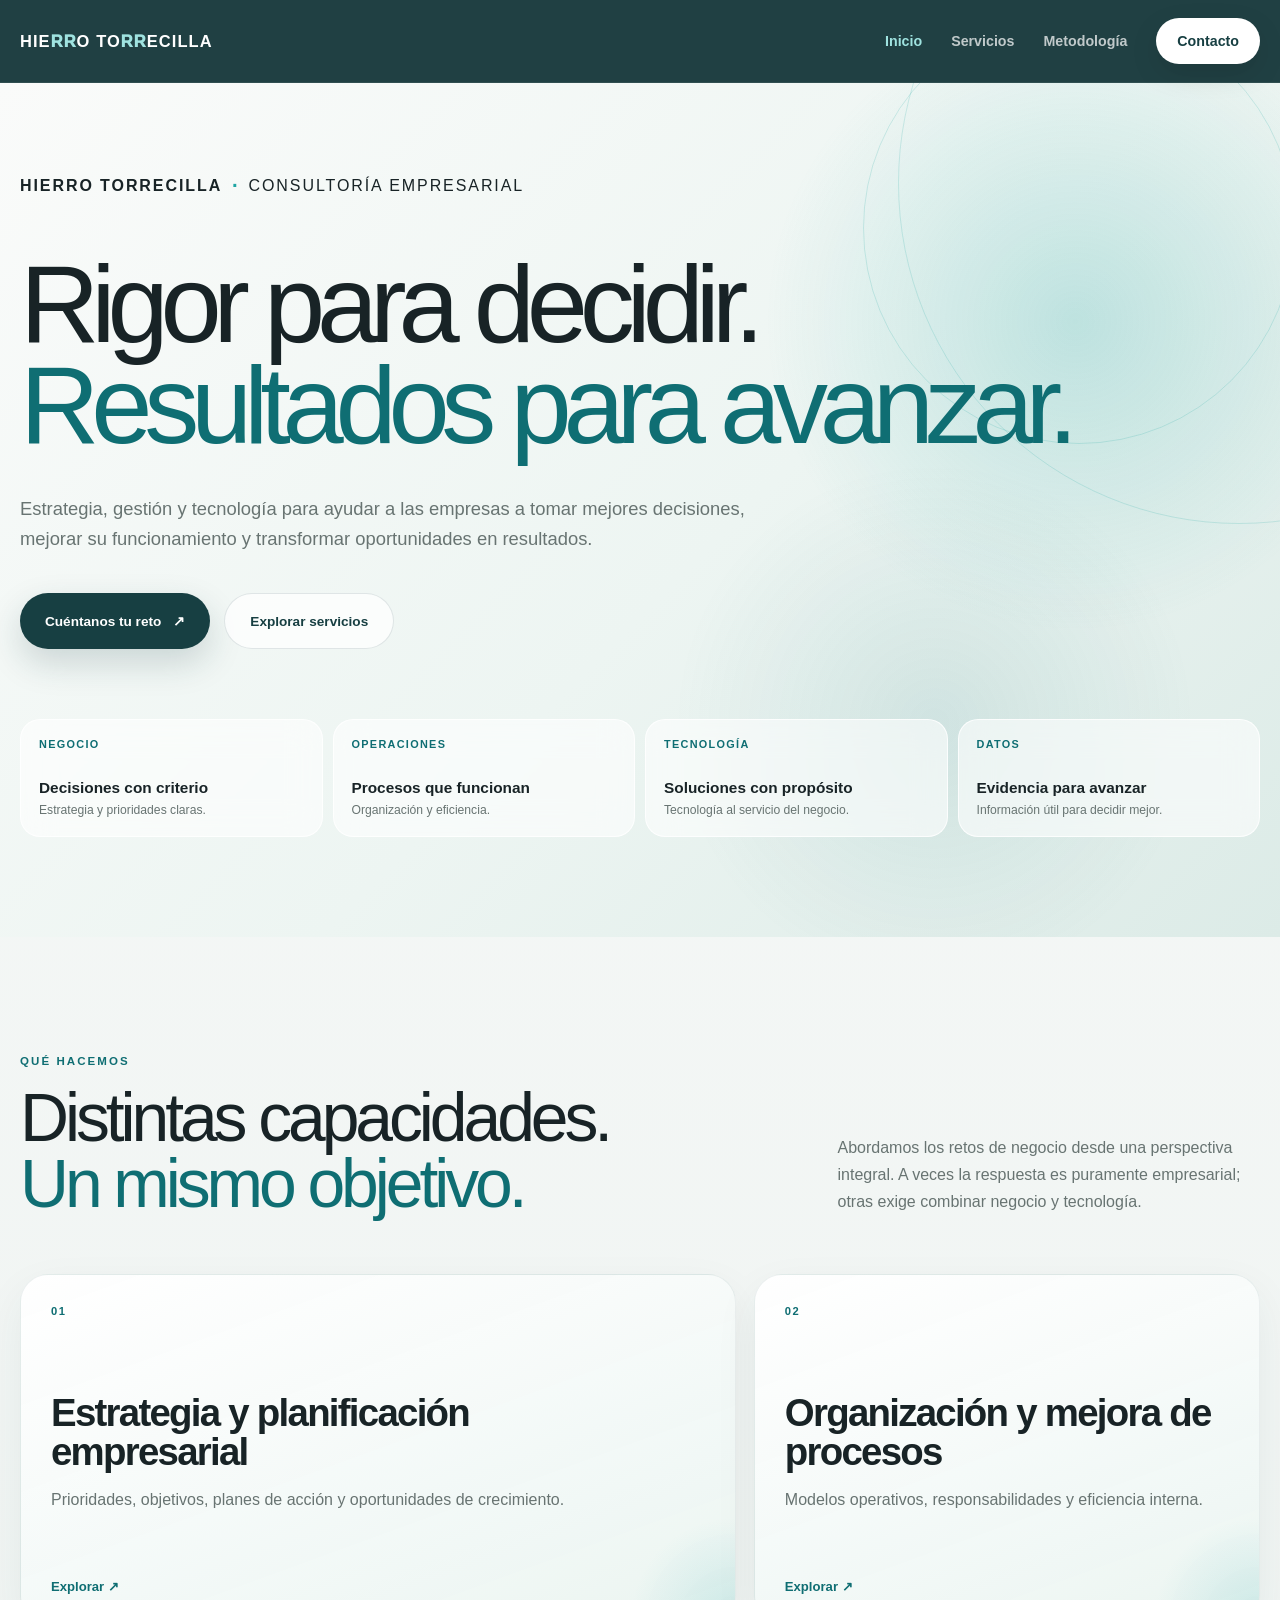
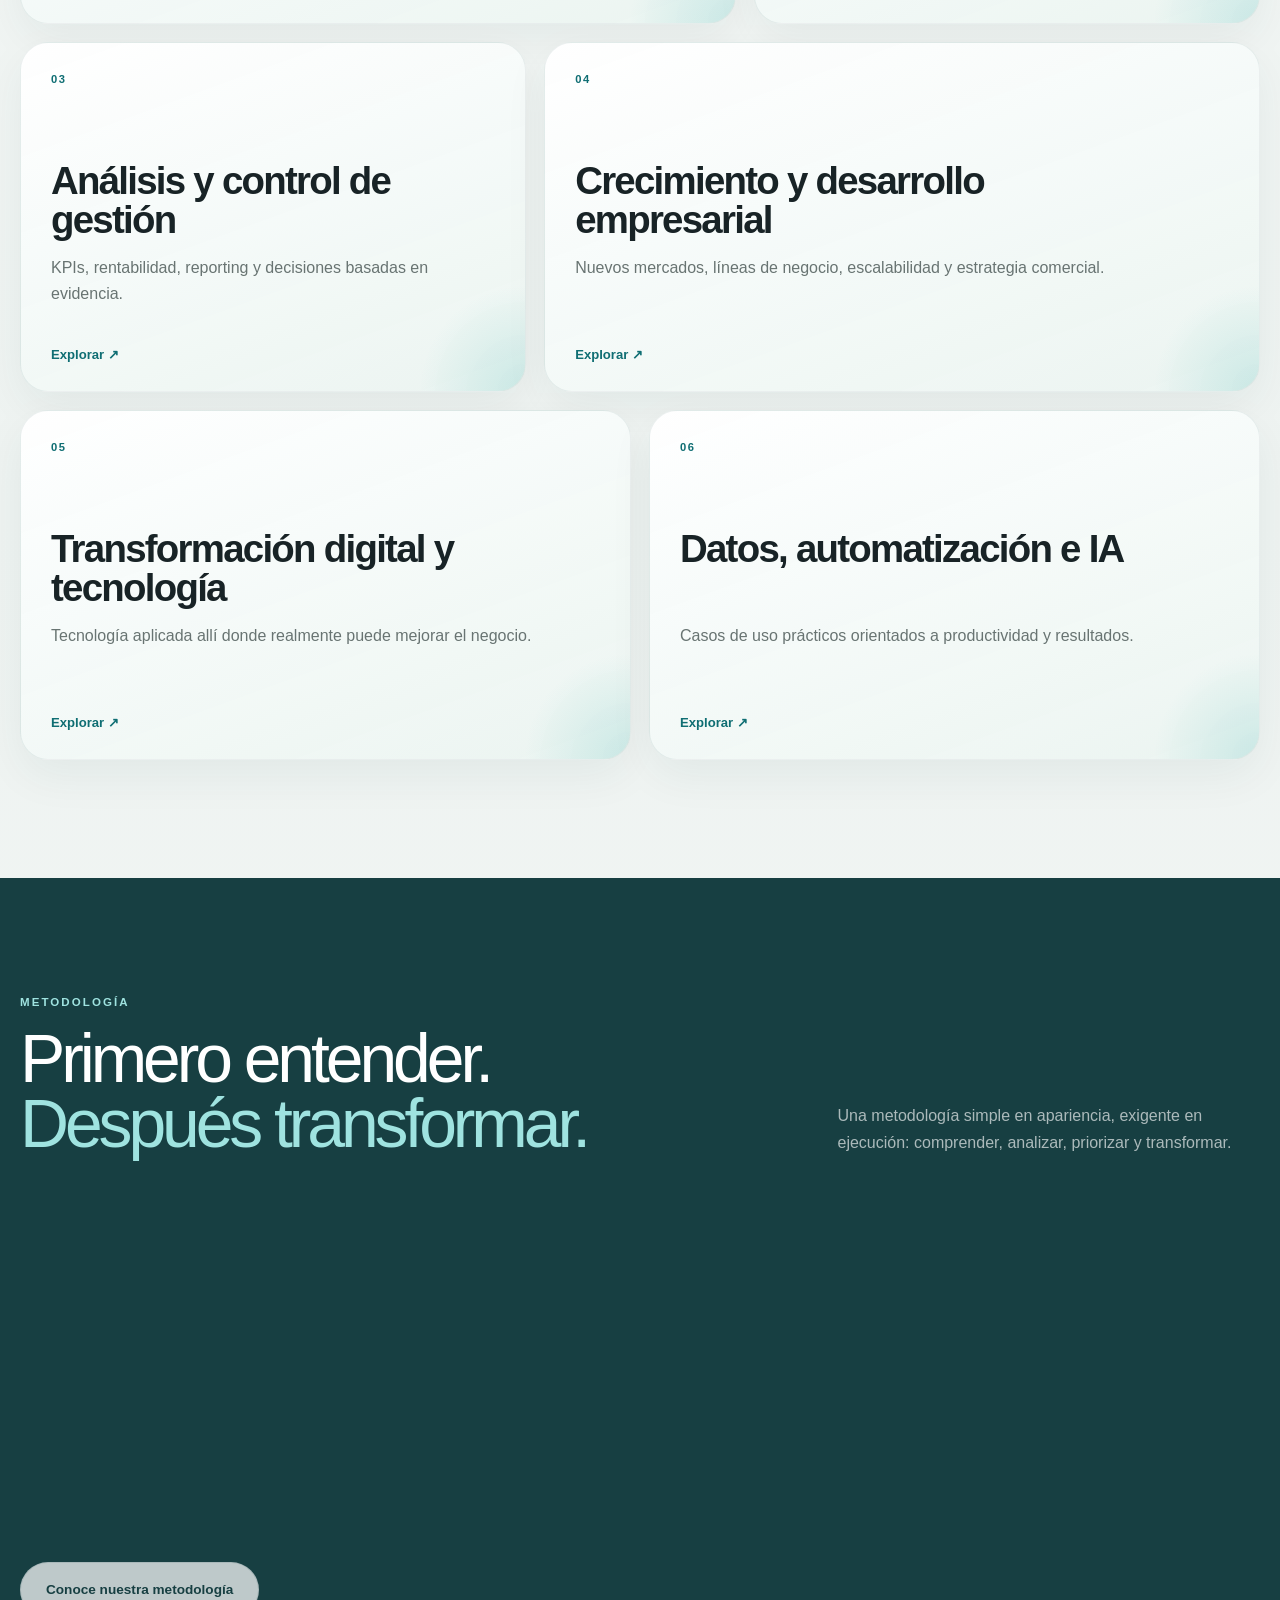
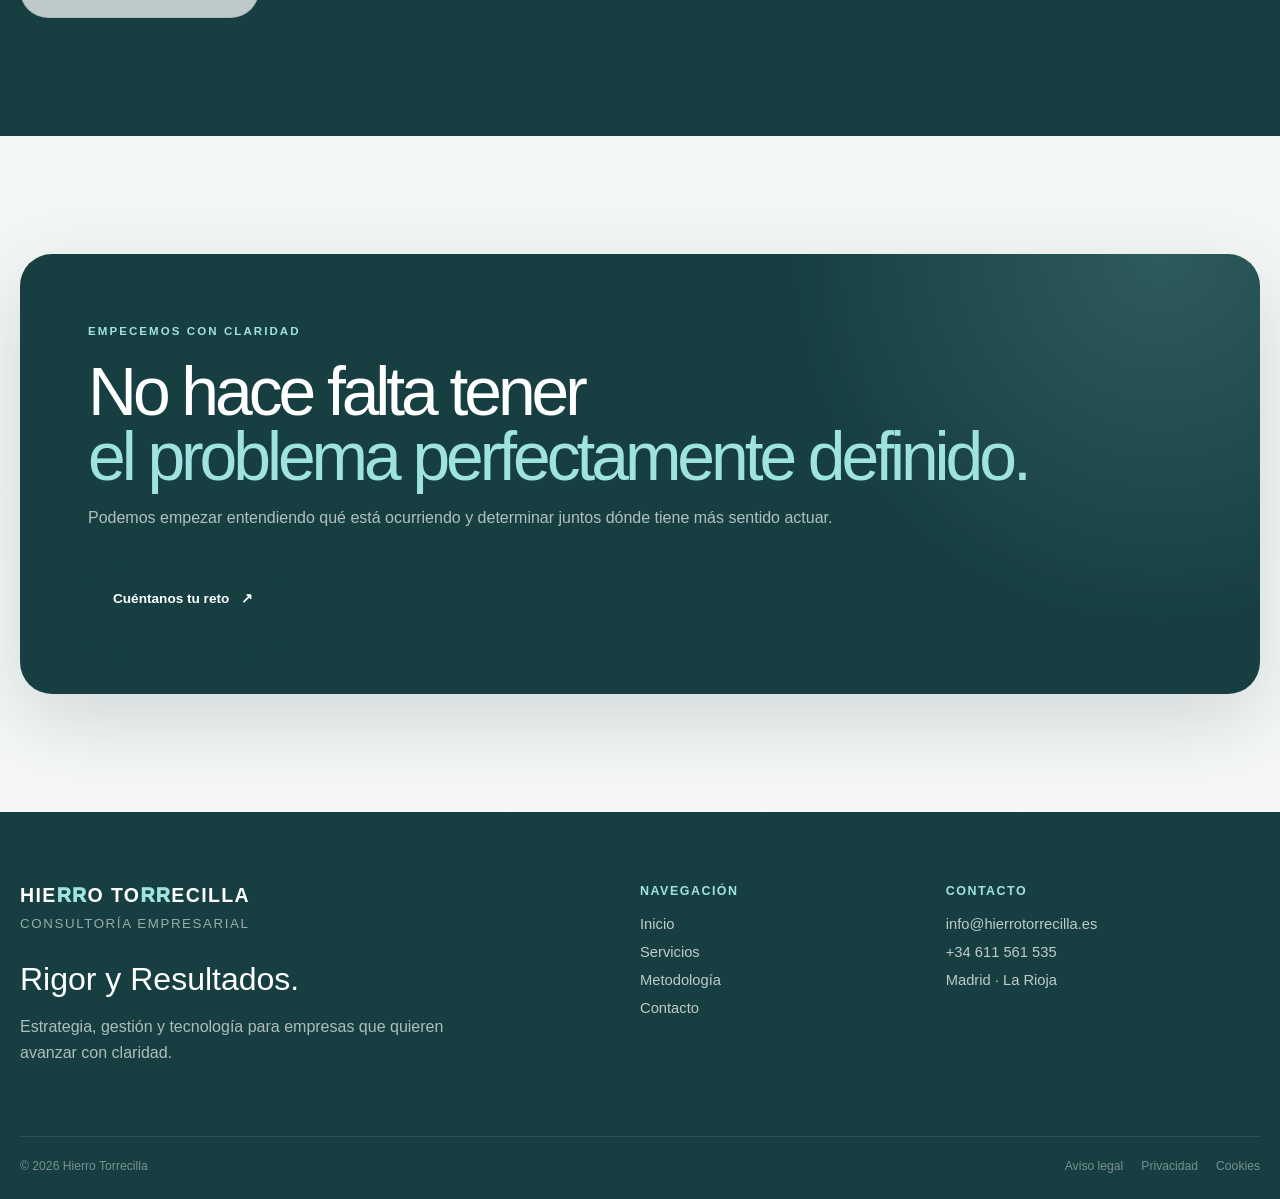
==== commit 5cc204f6: "Update index.html" ====
--- a/index.html
+++ b/index.html
@@ -12,23 +12,23 @@
   >
 
   <title>
-    Servicios de Consultoría Empresarial | Hierro Torrecilla
+    Hierro Torrecilla | Consultoría Empresarial
   </title>
 
   <meta
     name="description"
-    content="Servicios de consultoría empresarial en estrategia, procesos, control de gestión, crecimiento, transformación digital, datos, automatización e inteligencia artificial."
+    content="Hierro Torrecilla es un proyecto de consultoría empresarial enfocado en estrategia, gestión, procesos, tecnología, datos y transformación."
   >
 
   <link
     rel="canonical"
-    href="https://hierrotorrecilla.es/servicios/"
+    href="https://hierrotorrecilla.es/"
   >
 
   <link
-  rel="stylesheet"
-  href="../assets/css/hierro-torrecilla.css"
->
+    rel="stylesheet"
+    href="assets/css/hierro-torrecilla.css"
+  >
 
 </head>
 
@@ -46,7 +46,7 @@
 
 
     <a
-      href="../"
+      href="./"
       class="ht-brand"
       aria-label="Hierro Torrecilla - Inicio"
     >
@@ -63,23 +63,23 @@
       aria-label="Navegación principal"
     >
 
-      <a href="../">
-        Inicio
-      </a>
-
       <a
         href="./"
         class="active"
       >
+        Inicio
+      </a>
+
+      <a href="servicios/">
         Servicios
       </a>
 
-      <a href="../metodologia/">
+      <a href="metodologia/">
         Metodología
       </a>
 
       <a
-        href="../contacto/"
+        href="contacto/"
         class="ht-menu-contact"
       >
         Contacto
@@ -97,7 +97,9 @@
       aria-expanded="false"
       aria-controls="htMobileMenu"
     >
+
       <span></span>
+
     </button>
 
 
@@ -117,19 +119,19 @@
   aria-label="Navegación móvil"
 >
 
-  <a href="../">
+  <a href="./">
     Inicio
   </a>
 
-  <a href="../servicios/">
+  <a href="servicios/">
     Servicios
   </a>
 
-  <a href="../metodologia/">
+  <a href="metodologia/">
     Metodología
   </a>
 
-  <a href="../contacto/">
+  <a href="contacto/">
     Contacto
   </a>
 
@@ -141,20 +143,31 @@
 
 
 <!-- ==================================================
-     HERO SERVICIOS
+     HERO
      ================================================== -->
 
-<section class="ht-page-hero">
-
-  <div class="ht-shell">
-
-
-    <p
-      class="ht-kicker"
+<section class="ht-home-hero">
+
+  <div class="ht-shell ht-home-hero__inner">
+
+
+    <div
+      class="ht-brandline"
       data-reveal
     >
-      Servicios
-    </p>
+
+      <strong>
+        HIERRO TORRECILLA
+      </strong>
+
+      <i>·</i>
+
+      <span>
+        CONSULTORÍA EMPRESARIAL
+      </span>
+
+    </div>
+
 
 
     <h1
@@ -163,67 +176,147 @@
       data-delay="1"
     >
 
-      Mejorar el negocio.
+      Rigor para decidir.
 
       <span>
-        Desde distintos ángulos.
+        Resultados para avanzar.
       </span>
 
     </h1>
 
 
+
     <p
-      class="ht-page-hero__lead"
+      class="ht-home-hero__copy"
       data-reveal
       data-delay="2"
     >
 
-      Combinamos estrategia, gestión, procesos,
-      datos y tecnología para ayudar a las empresas
-      a decidir mejor, operar con mayor eficiencia
-      y crecer con una estructura sólida.
+      Estrategia, gestión y tecnología para ayudar
+      a las empresas a tomar mejores decisiones,
+      mejorar su funcionamiento y transformar
+      oportunidades en resultados.
 
     </p>
 
 
 
-    <!-- ÍNDICE RÁPIDO -->
-
     <div
-      class="ht-services-index"
+      class="ht-actions"
       data-reveal
       data-delay="3"
     >
 
-      <a href="#estrategia">
-        <span>01</span>
-        Estrategia
+      <a
+        class="ht-btn ht-btn-primary"
+        href="contacto/"
+      >
+        Cuéntanos tu reto
       </a>
 
-      <a href="#procesos">
-        <span>02</span>
-        Procesos
+      <a
+        class="ht-btn ht-btn-secondary"
+        href="servicios/"
+      >
+        Explorar servicios
       </a>
 
-      <a href="#analisis">
-        <span>03</span>
-        Análisis
-      </a>
-
-      <a href="#crecimiento">
-        <span>04</span>
-        Crecimiento
-      </a>
-
-      <a href="#tecnologia">
-        <span>05</span>
-        Tecnología
-      </a>
-
-      <a href="#datos">
-        <span>06</span>
-        Datos & IA
-      </a>
+    </div>
+
+
+
+    <!-- ==================================================
+         PRINCIPIOS
+         ================================================== -->
+
+    <div class="ht-signal">
+
+
+      <div
+        class="ht-signal__item"
+        data-reveal
+      >
+
+        <span>
+          NEGOCIO
+        </span>
+
+        <strong>
+          Decisiones con criterio
+        </strong>
+
+        <small>
+          Estrategia y prioridades claras.
+        </small>
+
+      </div>
+
+
+
+      <div
+        class="ht-signal__item"
+        data-reveal
+        data-delay="1"
+      >
+
+        <span>
+          OPERACIONES
+        </span>
+
+        <strong>
+          Procesos que funcionan
+        </strong>
+
+        <small>
+          Organización y eficiencia.
+        </small>
+
+      </div>
+
+
+
+      <div
+        class="ht-signal__item"
+        data-reveal
+        data-delay="2"
+      >
+
+        <span>
+          TECNOLOGÍA
+        </span>
+
+        <strong>
+          Soluciones con propósito
+        </strong>
+
+        <small>
+          Tecnología al servicio del negocio.
+        </small>
+
+      </div>
+
+
+
+      <div
+        class="ht-signal__item"
+        data-reveal
+        data-delay="3"
+      >
+
+        <span>
+          DATOS
+        </span>
+
+        <strong>
+          Evidencia para avanzar
+        </strong>
+
+        <small>
+          Información útil para decidir mejor.
+        </small>
+
+      </div>
+
 
     </div>
 
@@ -235,106 +328,227 @@
 
 
 <!-- ==================================================
-     01 · ESTRATEGIA
+     SERVICIOS
      ================================================== -->
 
-<section
-  id="estrategia"
-  class="ht-service-block"
->
+<section class="ht-section">
 
   <div class="ht-shell">
 
 
-    <article
-      class="ht-service-card"
+    <div
+      class="ht-section-head"
       data-reveal
     >
 
-
-      <div class="ht-service-side">
-
-        <strong>
+      <div>
+
+        <p class="ht-kicker">
+          Qué hacemos
+        </p>
+
+
+        <h2 class="ht-section-title">
+
+          Distintas capacidades.
+
+          <span>
+            Un mismo objetivo.
+          </span>
+
+        </h2>
+
+      </div>
+
+
+
+      <p>
+
+        Abordamos los retos de negocio desde una perspectiva
+        integral. A veces la respuesta es puramente empresarial;
+        otras exige combinar negocio y tecnología.
+
+      </p>
+
+
+    </div>
+
+
+
+    <div class="ht-service-grid">
+
+
+      <!-- 01 -->
+
+      <article
+        class="ht-service-tile"
+        data-reveal
+      >
+
+        <span class="ht-service-tile__num">
           01
-        </strong>
-
-        <span>
-          Estrategia
-        </span>
-
-      </div>
-
-
-
-      <div class="ht-service-main">
-
-
-        <h2>
-
-          Estrategia y planificación
-
-          <span>
-            empresarial.
-          </span>
-
-        </h2>
-
-
-        <p>
-
-          Ayudamos a definir hacia dónde debe avanzar la empresa,
-          qué prioridades tienen mayor sentido y cómo convertirlas
-          en decisiones y planes de acción ejecutables.
-
-        </p>
-
-
-
-        <div class="ht-chip-row">
-
-          <span class="ht-chip">
-            Diagnóstico estratégico
-          </span>
-
-          <span class="ht-chip">
-            Objetivos y prioridades
-          </span>
-
-          <span class="ht-chip">
-            Planes estratégicos
-          </span>
-
-          <span class="ht-chip">
-            Planes de acción
-          </span>
-
-          <span class="ht-chip">
-            Análisis competitivo
-          </span>
-
-          <span class="ht-chip">
-            Estudios de viabilidad
-          </span>
-
-          <span class="ht-chip">
-            Nuevas líneas de negocio
-          </span>
-
-          <span class="ht-chip">
-            Business planning
-          </span>
-
-          <span class="ht-chip">
-            Apoyo a dirección
-          </span>
-
-        </div>
-
-
-      </div>
-
-
-    </article>
+        </span>
+
+        <h3>
+          Estrategia y planificación empresarial
+        </h3>
+
+        <p>
+          Prioridades, objetivos, planes de acción
+          y oportunidades de crecimiento.
+        </p>
+
+        <a href="servicios/#estrategia">
+          Explorar ↗
+        </a>
+
+      </article>
+
+
+
+      <!-- 02 -->
+
+      <article
+        class="ht-service-tile"
+        data-reveal
+        data-delay="1"
+      >
+
+        <span class="ht-service-tile__num">
+          02
+        </span>
+
+        <h3>
+          Organización y mejora de procesos
+        </h3>
+
+        <p>
+          Modelos operativos, responsabilidades
+          y eficiencia interna.
+        </p>
+
+        <a href="servicios/#procesos">
+          Explorar ↗
+        </a>
+
+      </article>
+
+
+
+      <!-- 03 -->
+
+      <article
+        class="ht-service-tile"
+        data-reveal
+      >
+
+        <span class="ht-service-tile__num">
+          03
+        </span>
+
+        <h3>
+          Análisis y control de gestión
+        </h3>
+
+        <p>
+          KPIs, rentabilidad, reporting
+          y decisiones basadas en evidencia.
+        </p>
+
+        <a href="servicios/#analisis">
+          Explorar ↗
+        </a>
+
+      </article>
+
+
+
+      <!-- 04 -->
+
+      <article
+        class="ht-service-tile"
+        data-reveal
+        data-delay="1"
+      >
+
+        <span class="ht-service-tile__num">
+          04
+        </span>
+
+        <h3>
+          Crecimiento y desarrollo empresarial
+        </h3>
+
+        <p>
+          Nuevos mercados, líneas de negocio,
+          escalabilidad y estrategia comercial.
+        </p>
+
+        <a href="servicios/#crecimiento">
+          Explorar ↗
+        </a>
+
+      </article>
+
+
+
+      <!-- 05 -->
+
+      <article
+        class="ht-service-tile"
+        data-reveal
+      >
+
+        <span class="ht-service-tile__num">
+          05
+        </span>
+
+        <h3>
+          Transformación digital y tecnología
+        </h3>
+
+        <p>
+          Tecnología aplicada allí donde realmente
+          puede mejorar el negocio.
+        </p>
+
+        <a href="servicios/#tecnologia">
+          Explorar ↗
+        </a>
+
+      </article>
+
+
+
+      <!-- 06 -->
+
+      <article
+        class="ht-service-tile"
+        data-reveal
+        data-delay="1"
+      >
+
+        <span class="ht-service-tile__num">
+          06
+        </span>
+
+        <h3>
+          Datos, automatización e IA
+        </h3>
+
+        <p>
+          Casos de uso prácticos orientados
+          a productividad y resultados.
+        </p>
+
+        <a href="servicios/#datos">
+          Explorar ↗
+        </a>
+
+      </article>
+
+
+    </div>
 
 
   </div>
@@ -344,545 +558,160 @@
 
 
 <!-- ==================================================
-     02 · ORGANIZACIÓN Y PROCESOS
+     METODOLOGÍA
      ================================================== -->
 
-<section
-  id="procesos"
-  class="ht-service-block"
->
+<section class="ht-section ht-method-preview">
 
   <div class="ht-shell">
 
 
-    <article
-      class="ht-service-card"
+    <div
+      class="ht-section-head"
       data-reveal
     >
 
-
-      <div class="ht-service-side">
-
-        <strong>
+      <div>
+
+        <p class="ht-kicker">
+          Metodología
+        </p>
+
+
+        <h2 class="ht-section-title">
+
+          Primero entender.
+
+          <span>
+            Después transformar.
+          </span>
+
+        </h2>
+
+      </div>
+
+
+
+      <p>
+
+        Una metodología simple en apariencia,
+        exigente en ejecución: comprender, analizar,
+        priorizar y transformar.
+
+      </p>
+
+
+    </div>
+
+
+
+    <div class="ht-method-rail">
+
+
+      <article
+        class="ht-method-node"
+        data-reveal
+      >
+
+        <span>
+          01
+        </span>
+
+        <h3>
+          Entender
+        </h3>
+
+        <p>
+          Contexto, objetivos,
+          datos y realidad operativa.
+        </p>
+
+      </article>
+
+
+
+      <article
+        class="ht-method-node"
+        data-reveal
+        data-delay="1"
+      >
+
+        <span>
           02
-        </strong>
+        </span>
+
+        <h3>
+          Analizar
+        </h3>
+
+        <p>
+          Causas, oportunidades,
+          riesgos y capacidad de mejora.
+        </p>
+
+      </article>
+
+
+
+      <article
+        class="ht-method-node"
+        data-reveal
+        data-delay="2"
+      >
 
         <span>
-          Organización
-        </span>
-
-      </div>
-
-
-
-      <div class="ht-service-main">
-
-
-        <h2>
-
-          Organización y mejora
-
-          <span>
-            de procesos.
-          </span>
-
-        </h2>
-
-
-        <p>
-
-          Revisamos cómo funciona realmente la organización
-          para reducir fricciones, clarificar responsabilidades,
-          simplificar la operativa y mejorar la eficiencia.
-
-        </p>
-
-
-
-        <div class="ht-chip-row">
-
-          <span class="ht-chip">
-            Diagnóstico organizativo
-          </span>
-
-          <span class="ht-chip">
-            Mapas de procesos
-          </span>
-
-          <span class="ht-chip">
-            Rediseño de procesos
-          </span>
-
-          <span class="ht-chip">
-            Roles y responsabilidades
-          </span>
-
-          <span class="ht-chip">
-            Flujos de trabajo
-          </span>
-
-          <span class="ht-chip">
-            Procedimientos
-          </span>
-
-          <span class="ht-chip">
-            Cuellos de botella
-          </span>
-
-          <span class="ht-chip">
-            Modelos operativos
-          </span>
-
-          <span class="ht-chip">
-            Gestión del cambio
-          </span>
-
-        </div>
-
-
-      </div>
-
-
-    </article>
-
-
-  </div>
-
-</section>
-
-
-
-<!-- ==================================================
-     03 · ANÁLISIS Y CONTROL
-     ================================================== -->
-
-<section
-  id="analisis"
-  class="ht-service-block"
->
-
-  <div class="ht-shell">
-
-
-    <article
-      class="ht-service-card"
-      data-reveal
-    >
-
-
-      <div class="ht-service-side">
-
-        <strong>
           03
-        </strong>
+        </span>
+
+        <h3>
+          Priorizar
+        </h3>
+
+        <p>
+          Impacto, esfuerzo,
+          inversión y retorno esperado.
+        </p>
+
+      </article>
+
+
+
+      <article
+        class="ht-method-node"
+        data-reveal
+        data-delay="3"
+      >
 
         <span>
-          Control
-        </span>
-
-      </div>
-
-
-
-      <div class="ht-service-main">
-
-
-        <h2>
-
-          Análisis de negocio
-
-          <span>
-            y control de gestión.
-          </span>
-
-        </h2>
-
-
-        <p>
-
-          Convertimos información dispersa en indicadores útiles
-          para comprender qué está ocurriendo en el negocio
-          y facilitar decisiones basadas en evidencia.
-
-        </p>
-
-
-
-        <div class="ht-chip-row">
-
-          <span class="ht-chip">
-            Definición de KPIs
-          </span>
-
-          <span class="ht-chip">
-            Cuadros de mando
-          </span>
-
-          <span class="ht-chip">
-            Análisis de rentabilidad
-          </span>
-
-          <span class="ht-chip">
-            Costes y márgenes
-          </span>
-
-          <span class="ht-chip">
-            Reporting de dirección
-          </span>
-
-          <span class="ht-chip">
-            Presupuestos
-          </span>
-
-          <span class="ht-chip">
-            Forecasting
-          </span>
-
-          <span class="ht-chip">
-            Productividad
-          </span>
-
-          <span class="ht-chip">
-            Seguimiento de objetivos
-          </span>
-
-        </div>
-
-
-      </div>
-
-
-    </article>
-
-
-  </div>
-
-</section>
-
-
-
-<!-- ==================================================
-     04 · CRECIMIENTO
-     ================================================== -->
-
-<section
-  id="crecimiento"
-  class="ht-service-block"
->
-
-  <div class="ht-shell">
-
-
-    <article
-      class="ht-service-card"
-      data-reveal
-    >
-
-
-      <div class="ht-service-side">
-
-        <strong>
           04
-        </strong>
-
-        <span>
-          Crecimiento
-        </span>
-
-      </div>
-
-
-
-      <div class="ht-service-main">
-
-
-        <h2>
-
-          Crecimiento y desarrollo
-
-          <span>
-            empresarial.
-          </span>
-
-        </h2>
-
-
-        <p>
-
-          Analizamos dónde existen oportunidades reales
-          de crecimiento y ayudamos a estructurarlas
-          antes de asumir nuevas inversiones, mercados
-          o líneas de negocio.
-
-        </p>
-
-
-
-        <div class="ht-chip-row">
-
-          <span class="ht-chip">
-            Estrategia de crecimiento
-          </span>
-
-          <span class="ht-chip">
-            Nuevas líneas de negocio
-          </span>
-
-          <span class="ht-chip">
-            Estudios de mercado
-          </span>
-
-          <span class="ht-chip">
-            Nuevos mercados
-          </span>
-
-          <span class="ht-chip">
-            Expansión
-          </span>
-
-          <span class="ht-chip">
-            Segmentación de clientes
-          </span>
-
-          <span class="ht-chip">
-            Estrategia comercial
-          </span>
-
-          <span class="ht-chip">
-            Modelo de negocio
-          </span>
-
-          <span class="ht-chip">
-            Escalabilidad
-          </span>
-
-        </div>
-
-
-      </div>
-
-
-    </article>
-
-
-  </div>
-
-</section>
-
-
-
-<!-- ==================================================
-     05 · TECNOLOGÍA
-     ================================================== -->
-
-<section
-  id="tecnologia"
-  class="ht-service-block"
->
-
-  <div class="ht-shell">
-
-
-    <article
-      class="ht-service-card"
-      data-reveal
-    >
-
-
-      <div class="ht-service-side">
-
-        <strong>
-          05
-        </strong>
-
-        <span>
-          Tecnología
-        </span>
-
-      </div>
-
-
-
-      <div class="ht-service-main">
-
-
-        <h2>
-
-          Transformación digital
-
-          <span>
-            y tecnología.
-          </span>
-
-        </h2>
-
-
-        <p>
-
-          La tecnología solo aporta valor cuando responde
-          a una necesidad real del negocio. Identificamos,
-          priorizamos y acompañamos soluciones con impacto
-          y sentido económico.
-
-        </p>
-
-
-
-        <div class="ht-chip-row">
-
-          <span class="ht-chip">
-            Madurez digital
-          </span>
-
-          <span class="ht-chip">
-            Roadmap de transformación
-          </span>
-
-          <span class="ht-chip">
-            Necesidades tecnológicas
-          </span>
-
-          <span class="ht-chip">
-            ERP
-          </span>
-
-          <span class="ht-chip">
-            CRM
-          </span>
-
-          <span class="ht-chip">
-            Integración de sistemas
-          </span>
-
-          <span class="ht-chip">
-            Cloud
-          </span>
-
-          <span class="ht-chip">
-            Gestión de proveedores
-          </span>
-
-          <span class="ht-chip">
-            Acompañamiento a implantación
-          </span>
-
-        </div>
-
-
-      </div>
-
-
-    </article>
-
-
-  </div>
-
-</section>
-
-
-
-<!-- ==================================================
-     06 · DATOS, AUTOMATIZACIÓN E IA
-     ================================================== -->
-
-<section
-  id="datos"
-  class="ht-service-block"
->
-
-  <div class="ht-shell">
-
-
-    <article
-      class="ht-service-card"
-      data-reveal
-    >
-
-
-      <div class="ht-service-side">
-
-        <strong>
-          06
-        </strong>
-
-        <span>
-          Datos & IA
-        </span>
-
-      </div>
-
-
-
-      <div class="ht-service-main">
-
-
-        <h2>
-
-          Datos, automatización
-
-          <span>
-            e inteligencia artificial.
-          </span>
-
-        </h2>
-
-
-        <p>
-
-          Identificamos oportunidades para utilizar los datos,
-          automatizar tareas y aplicar inteligencia artificial
-          allí donde pueda aportar eficiencia, información
-          o capacidad de decisión.
-
-        </p>
-
-
-
-        <div class="ht-chip-row">
-
-          <span class="ht-chip">
-            Diagnóstico de datos
-          </span>
-
-          <span class="ht-chip">
-            Análisis e integración
-          </span>
-
-          <span class="ht-chip">
-            Automatización administrativa
-          </span>
-
-          <span class="ht-chip">
-            Automatización de reporting
-          </span>
-
-          <span class="ht-chip">
-            Automatización comercial
-          </span>
-
-          <span class="ht-chip">
-            Casos de uso de IA
-          </span>
-
-          <span class="ht-chip">
-            Evaluación de herramientas
-          </span>
-
-          <span class="ht-chip">
-            Roadmap de IA
-          </span>
-
-          <span class="ht-chip">
-            Gobernanza básica
-          </span>
-
-        </div>
-
-
-      </div>
-
-
-    </article>
+        </span>
+
+        <h3>
+          Transformar
+        </h3>
+
+        <p>
+          Implantar, acompañar,
+          medir y ajustar.
+        </p>
+
+      </article>
+
+
+    </div>
+
+
+
+    <div class="ht-actions">
+
+      <a
+        class="ht-btn ht-btn-secondary"
+        href="metodologia/"
+      >
+        Conoce nuestra metodología
+      </a>
+
+    </div>
 
 
   </div>
@@ -907,7 +736,7 @@
 
 
       <p class="ht-kicker">
-        ¿No sabes por dónde empezar?
+        Empecemos con claridad
       </p>
 
 
@@ -916,7 +745,7 @@
         No hace falta tener
 
         <span>
-          el problema definido.
+          el problema perfectamente definido.
         </span>
 
       </h2>
@@ -925,7 +754,7 @@
       <p>
 
         Podemos empezar entendiendo qué está ocurriendo
-        y detectar juntos dónde tiene más sentido actuar.
+        y determinar juntos dónde tiene más sentido actuar.
 
       </p>
 
@@ -933,7 +762,7 @@
       <div class="ht-actions">
 
         <a
-          href="../contacto/"
+          href="contacto/"
           class="ht-btn ht-btn-primary"
         >
           Cuéntanos tu reto
@@ -968,8 +797,9 @@
 
       <div class="ht-footer-brand">
 
+
         <a
-          href="../"
+          href="./"
           class="ht-footer-logo"
         >
 
@@ -991,58 +821,71 @@
 
         <p>
 
-          Estrategia, gestión y tecnología para empresas
-          que quieren avanzar con claridad.
-
-        </p>
+          Estrategia, gestión y tecnología
+          para empresas que quieren avanzar
+          con claridad.
+
+        </p>
+
 
       </div>
 
 
 
       <div class="ht-footer-col">
+
 
         <strong>
           Navegación
         </strong>
 
-        <a href="../">
+
+        <a href="./">
           Inicio
         </a>
 
-        <a href="./">
+
+        <a href="servicios/">
           Servicios
         </a>
 
-        <a href="../metodologia/">
+
+        <a href="metodologia/">
           Metodología
         </a>
 
-        <a href="../contacto/">
+
+        <a href="contacto/">
           Contacto
         </a>
 
+
       </div>
 
 
 
       <div class="ht-footer-col">
+
 
         <strong>
           Contacto
         </strong>
 
+
         <a href="mailto:info@hierrotorrecilla.es">
           info@hierrotorrecilla.es
         </a>
 
+
         <a href="tel:+34611561535">
           +34 611 561 535
         </a>
 
+
         <p>
           Madrid · La Rioja
         </p>
+
 
       </div>
 
@@ -1070,17 +913,21 @@
 
       <div class="ht-footer-legal">
 
-        <a href="../aviso-legal/">
+
+        <a href="aviso-legal/">
           Aviso legal
         </a>
 
-        <a href="../privacidad/">
+
+        <a href="privacidad/">
           Privacidad
         </a>
 
-        <a href="../cookies/">
+
+        <a href="cookies/">
           Cookies
         </a>
+
 
       </div>
 
@@ -1110,10 +957,11 @@
 
 
 <!-- ==================================================
-     JS
+     JAVASCRIPT
      ================================================== -->
 
-<script src="../assets/js/main.js"></script>
+<script src="assets/js/main.js"></script>
+
 
 </body>
 
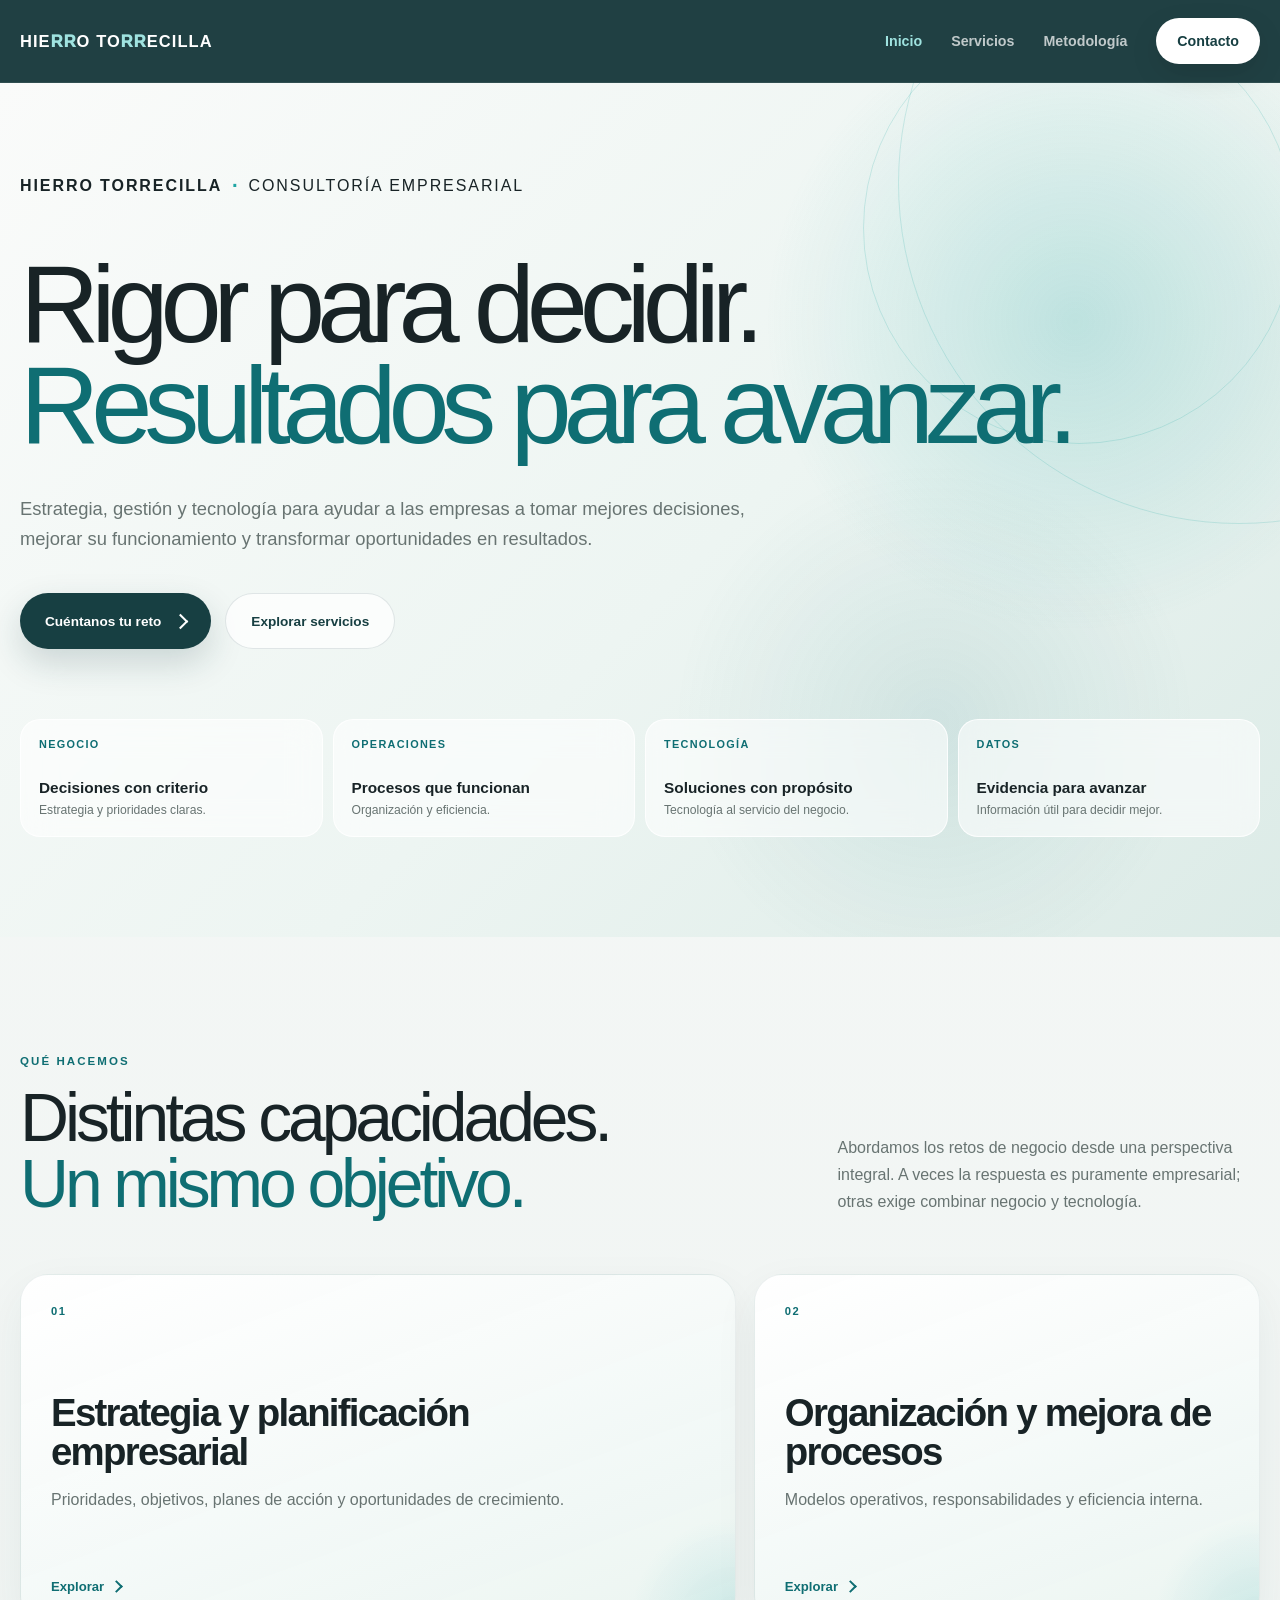
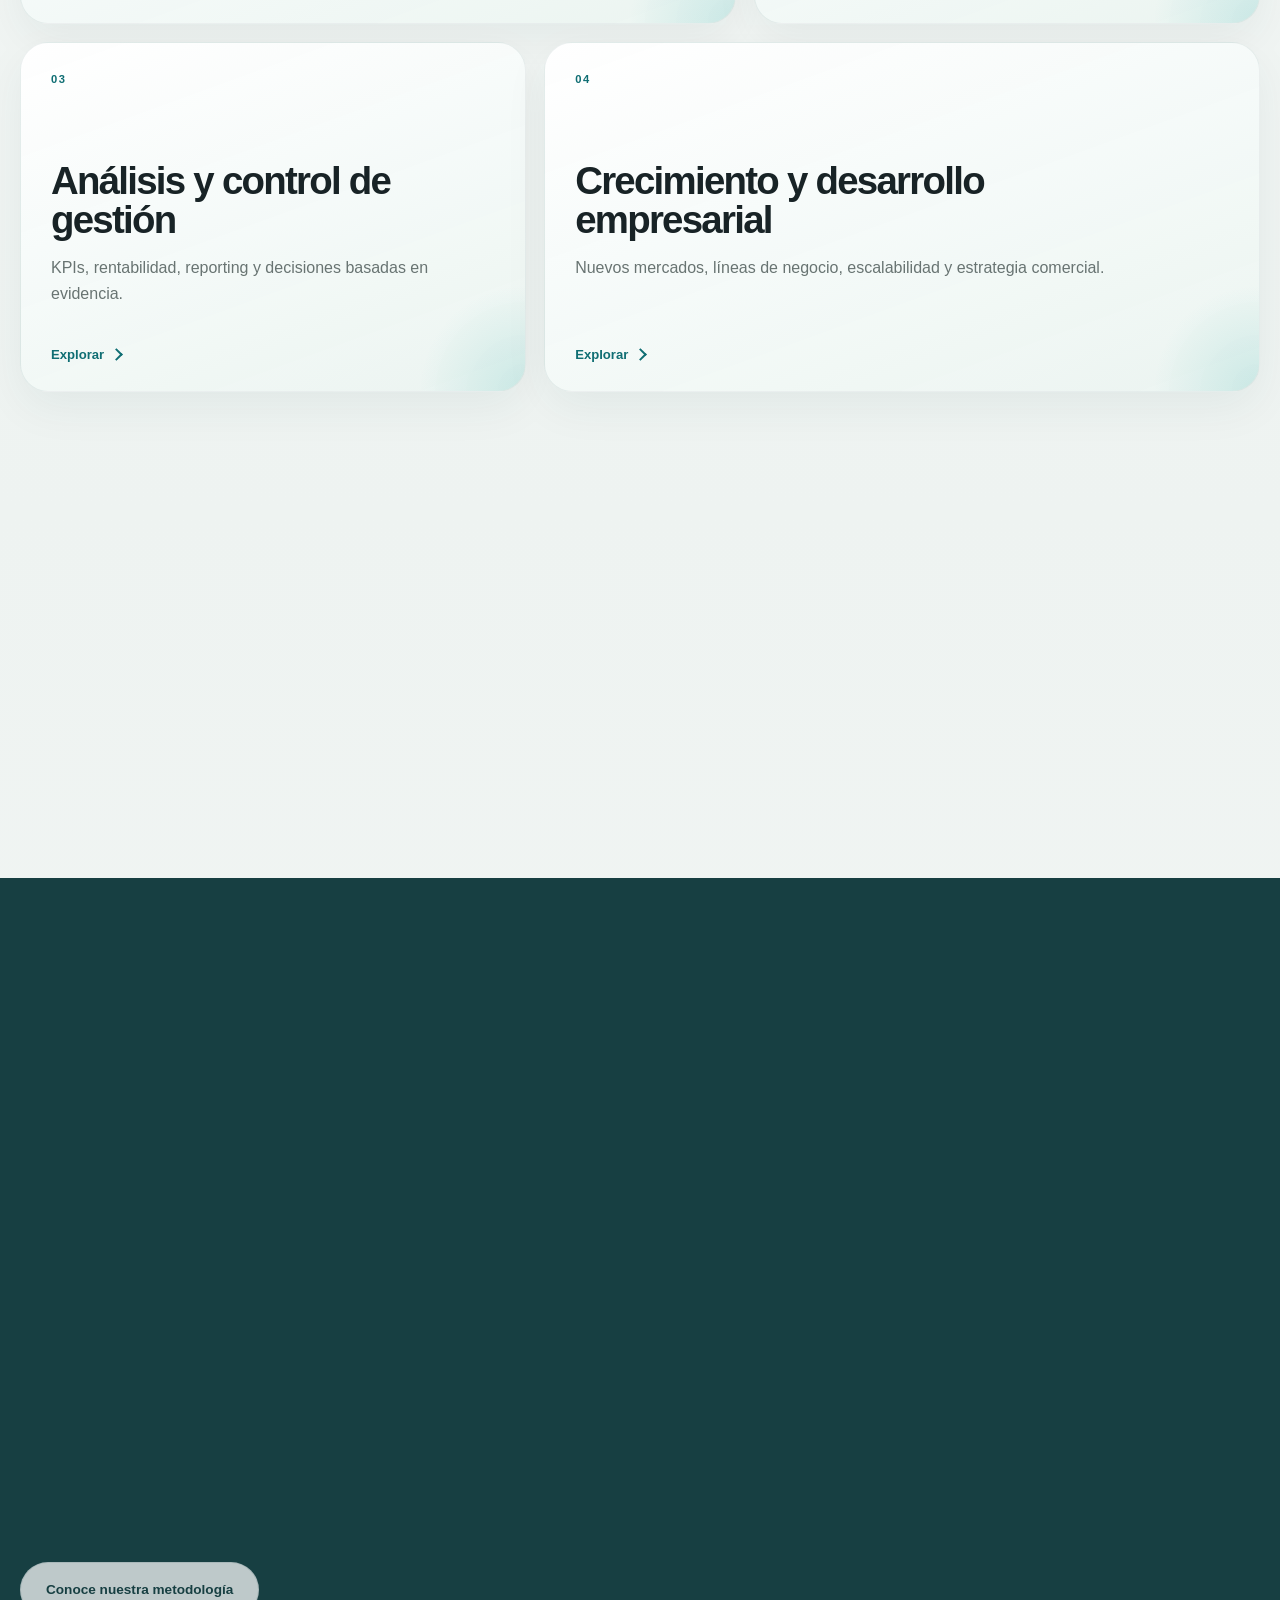
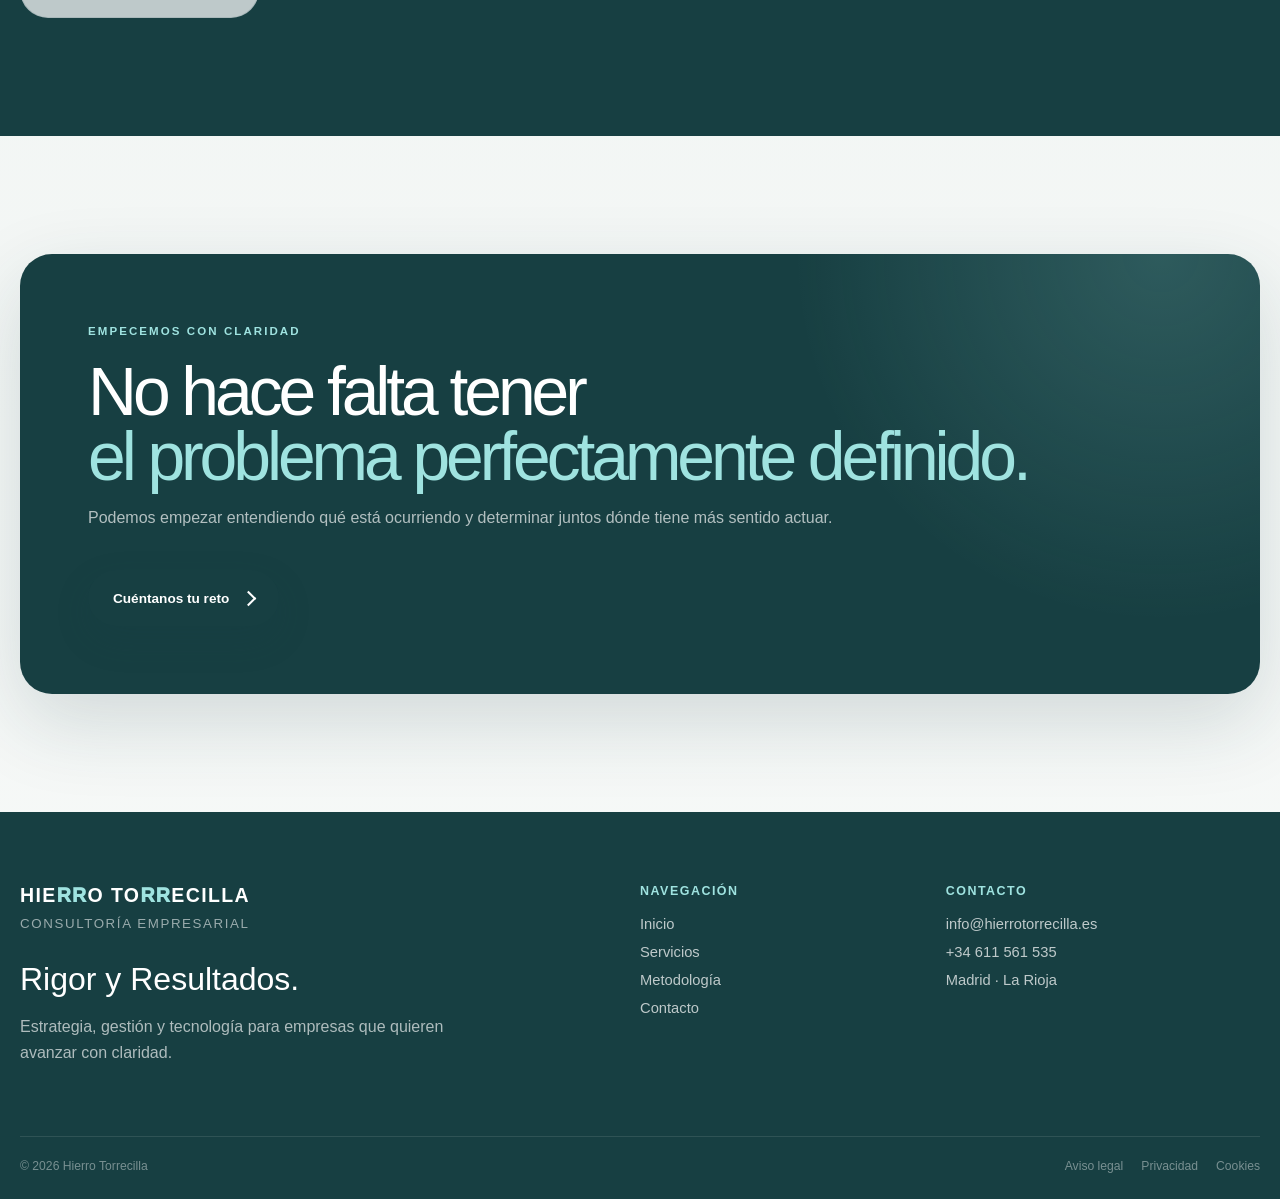
==== commit f109daf8: "Update 'Explorar' links and remove arrow icon" ====
--- a/index.html
+++ b/index.html
@@ -399,7 +399,8 @@
         </p>
 
         <a href="servicios/#estrategia">
-          Explorar ↗
+          Explorar
+          <span class="ht-arrow-icon"></span>
         </a>
 
       </article>
@@ -428,7 +429,8 @@
         </p>
 
         <a href="servicios/#procesos">
-          Explorar ↗
+          Explorar
+          <span class="ht-arrow-icon"></span>
         </a>
 
       </article>
@@ -456,7 +458,8 @@
         </p>
 
         <a href="servicios/#analisis">
-          Explorar ↗
+          Explorar
+          <span class="ht-arrow-icon"></span>
         </a>
 
       </article>
@@ -485,7 +488,8 @@
         </p>
 
         <a href="servicios/#crecimiento">
-          Explorar ↗
+          Explorar
+          <span class="ht-arrow-icon"></span>
         </a>
 
       </article>
@@ -513,7 +517,8 @@
         </p>
 
         <a href="servicios/#tecnologia">
-          Explorar ↗
+          Explorar
+          <span class="ht-arrow-icon"></span>
         </a>
 
       </article>
@@ -542,7 +547,8 @@
         </p>
 
         <a href="servicios/#datos">
-          Explorar ↗
+          Explorar
+          <span class="ht-arrow-icon"></span>
         </a>
 
       </article>
--- a/assets/css/hierro-torrecilla.css
+++ b/assets/css/hierro-torrecilla.css
@@ -322,9 +322,27 @@
   font-weight: 650;
 }
 
+
+/* FLECHA CSS PROFESIONAL - MOBILE */
+
 .ht-mobile-menu a::after {
-  content: "↗";
+  content: "";
+
+  display: inline-block;
+
+  width: 10px;
+  height: 10px;
+
+  margin-left: auto;
+
+  border-top: 2px solid currentColor;
+  border-right: 2px solid currentColor;
+
   color: var(--ht-mint);
+
+  transform: rotate(45deg);
+
+  flex: 0 0 auto;
 }
 
 .ht-mobile-menu a:last-child {
@@ -338,6 +356,10 @@
 
   color:
     var(--ht-dark);
+}
+
+.ht-mobile-menu a:last-child::after {
+  color: var(--ht-dark);
 }
 
 
@@ -465,9 +487,30 @@
     0 14px 34px rgba(23,63,66,.18);
 }
 
+
+/* FLECHA CSS PROFESIONAL - BOTONES */
+
 .ht-btn-primary::after {
-  content: "↗";
-  transition: transform .2s ease;
+  content: "";
+
+  display: inline-block;
+
+  width: 9px;
+  height: 9px;
+
+  margin-left: 2px;
+
+  border-top: 2px solid currentColor;
+  border-right: 2px solid currentColor;
+
+  color: #FFFFFF;
+
+  transform: rotate(45deg);
+
+  transition:
+    transform .2s ease;
+
+  flex: 0 0 auto;
 }
 
 .ht-btn-primary:hover {
@@ -476,7 +519,9 @@
 }
 
 .ht-btn-primary:hover::after {
-  transform: translate(3px,-3px);
+  transform:
+    rotate(45deg)
+    translate(2px,-2px);
 }
 
 .ht-btn-secondary {
@@ -492,6 +537,23 @@
 .ht-btn-secondary:hover {
   background: #FFFFFF;
   transform: translateY(-3px);
+}
+
+
+/* FLECHA MANUAL PARA ENLACES TIPO EXPLORAR */
+
+.ht-arrow-icon {
+  display: inline-block;
+
+  width: 9px;
+  height: 9px;
+
+  border-top: 2px solid currentColor;
+  border-right: 2px solid currentColor;
+
+  transform: rotate(45deg);
+
+  flex: 0 0 auto;
 }
 
 
@@ -811,6 +873,11 @@
   position: relative;
   z-index: 2;
 
+  display: inline-flex;
+  align-items: center;
+
+  gap: 8px;
+
   margin-top: auto;
 
   padding-top: 24px;
@@ -819,6 +886,10 @@
 
   font-size: .82rem;
   font-weight: 800;
+}
+
+.ht-service-tile .ht-arrow-icon {
+  color: var(--ht-teal-dark);
 }
 
 
@@ -1882,6 +1953,12 @@
 .ht-submit {
   min-height: 56px;
 
+  display: inline-flex;
+  align-items: center;
+  justify-content: center;
+
+  gap: 10px;
+
   padding: 0 26px;
 
   border-radius: 999px;
@@ -1899,8 +1976,25 @@
     background .2s ease;
 }
 
+
+/* FLECHA CSS PROFESIONAL - SUBMIT */
+
 .ht-submit::after {
-  content: " ↗";
+  content: "";
+
+  display: inline-block;
+
+  width: 9px;
+  height: 9px;
+
+  border-top: 2px solid currentColor;
+  border-right: 2px solid currentColor;
+
+  color: #FFFFFF;
+
+  transform: rotate(45deg);
+
+  flex: 0 0 auto;
 }
 
 .ht-submit:hover {
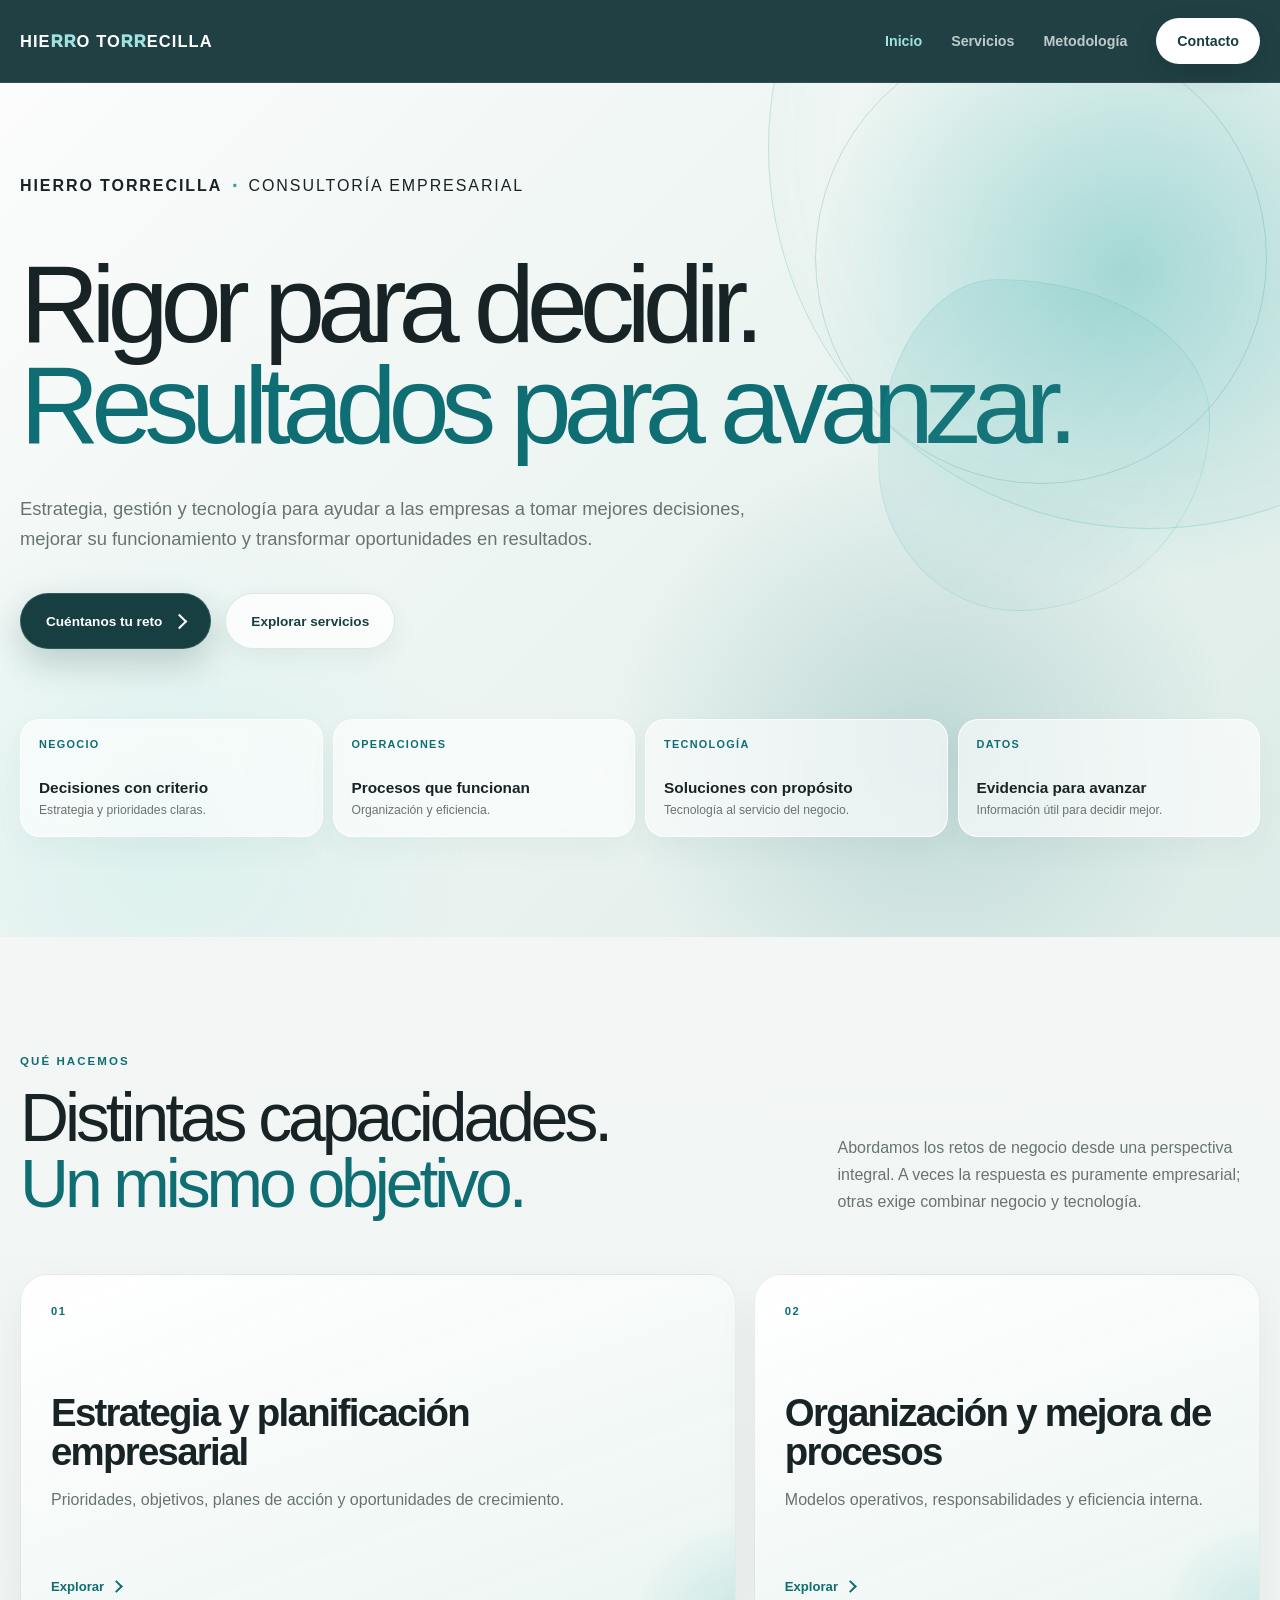
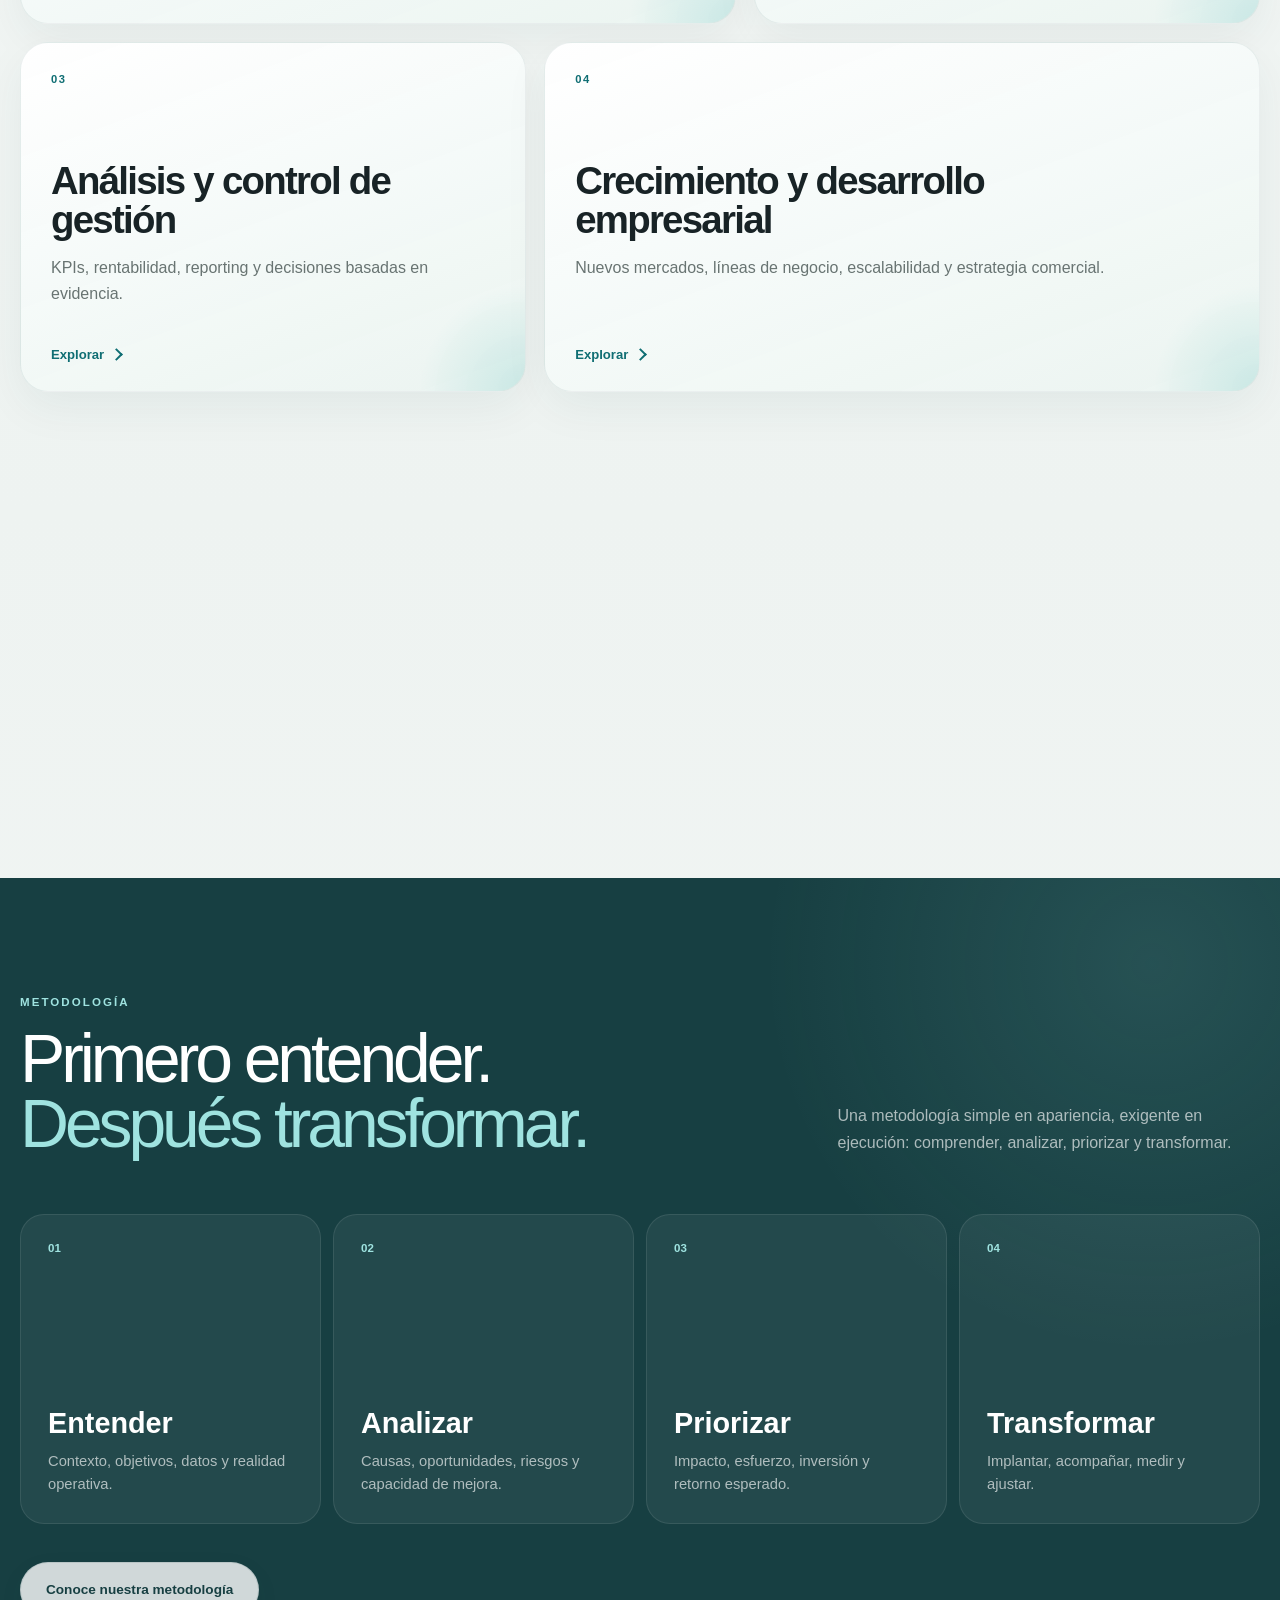
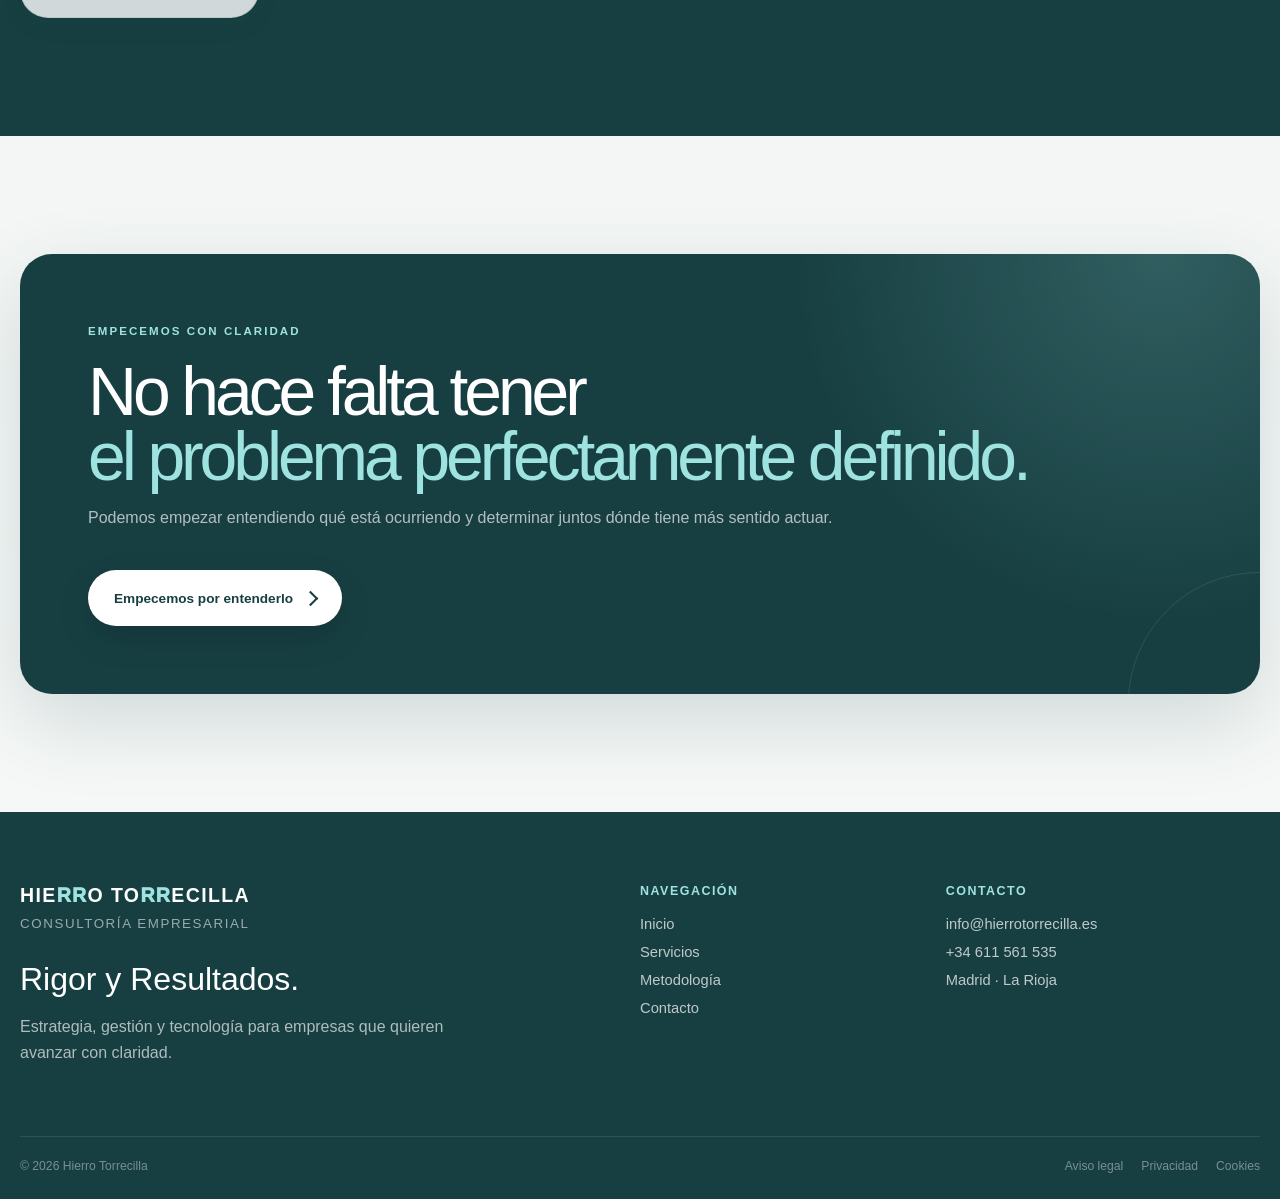
==== commit 44d3f973: "Clean up HTML by removing comments Removed unnecessary comments and cleaned up the HTML structure fo" ====
--- a/index.html
+++ b/index.html
@@ -36,26 +36,18 @@
 <body>
 
 
-<!-- ==================================================
-     HEADER
-     ================================================== -->
-
 <header class="ht-header">
 
   <div class="ht-shell ht-nav">
-
 
     <a
       href="./"
       class="ht-brand"
       aria-label="Hierro Torrecilla - Inicio"
     >
-
       HIE<span class="rr-special">RR</span>O
       TO<span class="rr-special">RR</span>ECILLA
-
     </a>
-
 
 
     <nav
@@ -86,7 +78,6 @@
       </a>
 
     </nav>
-
 
 
     <button
@@ -97,21 +88,14 @@
       aria-expanded="false"
       aria-controls="htMobileMenu"
     >
-
       <span></span>
-
     </button>
 
-
   </div>
 
 </header>
 
 
-
-<!-- ==================================================
-     MENÚ MOBILE
-     ================================================== -->
 
 <nav
   class="ht-mobile-menu"
@@ -142,10 +126,6 @@
 <main>
 
 
-<!-- ==================================================
-     HERO
-     ================================================== -->
-
 <section class="ht-home-hero">
 
   <div class="ht-shell ht-home-hero__inner">
@@ -225,10 +205,6 @@
 
 
 
-    <!-- ==================================================
-         PRINCIPIOS
-         ================================================== -->
-
     <div class="ht-signal">
 
 
@@ -327,26 +303,18 @@
 
 
 
-<!-- ==================================================
-     SERVICIOS
-     ================================================== -->
-
 <section class="ht-section">
 
   <div class="ht-shell">
 
 
-    <div
-      class="ht-section-head"
-      data-reveal
-    >
-
-      <div>
+    <div class="ht-section-head">
+
+      <div data-reveal="left">
 
         <p class="ht-kicker">
           Qué hacemos
         </p>
-
 
         <h2 class="ht-section-title">
 
@@ -361,8 +329,7 @@
       </div>
 
 
-
-      <p>
+      <p data-reveal="right">
 
         Abordamos los retos de negocio desde una perspectiva
         integral. A veces la respuesta es puramente empresarial;
@@ -370,15 +337,12 @@
 
       </p>
 
-
     </div>
 
 
 
     <div class="ht-service-grid">
 
-
-      <!-- 01 -->
 
       <article
         class="ht-service-tile"
@@ -407,8 +371,6 @@
 
 
 
-      <!-- 02 -->
-
       <article
         class="ht-service-tile"
         data-reveal
@@ -437,8 +399,6 @@
 
 
 
-      <!-- 03 -->
-
       <article
         class="ht-service-tile"
         data-reveal
@@ -466,8 +426,6 @@
 
 
 
-      <!-- 04 -->
-
       <article
         class="ht-service-tile"
         data-reveal
@@ -496,8 +454,6 @@
 
 
 
-      <!-- 05 -->
-
       <article
         class="ht-service-tile"
         data-reveal
@@ -525,8 +481,6 @@
 
 
 
-      <!-- 06 -->
-
       <article
         class="ht-service-tile"
         data-reveal
@@ -563,21 +517,14 @@
 
 
 
-<!-- ==================================================
-     METODOLOGÍA
-     ================================================== -->
-
 <section class="ht-section ht-method-preview">
 
   <div class="ht-shell">
 
 
-    <div
-      class="ht-section-head"
-      data-reveal
-    >
-
-      <div>
+    <div class="ht-section-head">
+
+      <div data-reveal="left">
 
         <p class="ht-kicker">
           Metodología
@@ -597,8 +544,7 @@
       </div>
 
 
-
-      <p>
+      <p data-reveal="right">
 
         Una metodología simple en apariencia,
         exigente en ejecución: comprender, analizar,
@@ -606,7 +552,6 @@
 
       </p>
 
-
     </div>
 
 
@@ -619,9 +564,7 @@
         data-reveal
       >
 
-        <span>
-          01
-        </span>
+        <span>01</span>
 
         <h3>
           Entender
@@ -635,16 +578,13 @@
       </article>
 
 
-
       <article
         class="ht-method-node"
         data-reveal
         data-delay="1"
       >
 
-        <span>
-          02
-        </span>
+        <span>02</span>
 
         <h3>
           Analizar
@@ -658,16 +598,13 @@
       </article>
 
 
-
       <article
         class="ht-method-node"
         data-reveal
         data-delay="2"
       >
 
-        <span>
-          03
-        </span>
+        <span>03</span>
 
         <h3>
           Priorizar
@@ -681,16 +618,13 @@
       </article>
 
 
-
       <article
         class="ht-method-node"
         data-reveal
         data-delay="3"
       >
 
-        <span>
-          04
-        </span>
+        <span>04</span>
 
         <h3>
           Transformar
@@ -725,10 +659,6 @@
 </section>
 
 
-
-<!-- ==================================================
-     CTA FINAL
-     ================================================== -->
 
 <section class="ht-section">
 
@@ -771,7 +701,7 @@
           href="contacto/"
           class="ht-btn ht-btn-primary"
         >
-          Cuéntanos tu reto
+          Empecemos por entenderlo
         </a>
 
       </div>
@@ -789,10 +719,6 @@
 
 
 
-<!-- ==================================================
-     FOOTER
-     ================================================== -->
-
 <footer class="ht-footer">
 
   <div class="ht-shell">
@@ -802,97 +728,69 @@
 
 
       <div class="ht-footer-brand">
-
 
         <a
           href="./"
           class="ht-footer-logo"
         >
-
           HIE<span class="rr">RR</span>O
           TO<span class="rr">RR</span>ECILLA
-
-        </a>
-
+        </a>
 
         <small>
           Consultoría Empresarial
         </small>
 
-
         <h3>
           Rigor y Resultados.
         </h3>
 
-
-        <p>
-
+        <p>
           Estrategia, gestión y tecnología
           para empresas que quieren avanzar
           con claridad.
-
-        </p>
-
-
-      </div>
-
+        </p>
+
+      </div>
 
 
       <div class="ht-footer-col">
 
-
-        <strong>
-          Navegación
-        </strong>
-
-
-        <a href="./">
-          Inicio
-        </a>
-
+        <strong>Navegación</strong>
+
+        <a href="./">Inicio</a>
 
         <a href="servicios/">
           Servicios
         </a>
 
-
         <a href="metodologia/">
           Metodología
         </a>
 
-
         <a href="contacto/">
           Contacto
         </a>
 
-
-      </div>
-
+      </div>
 
 
       <div class="ht-footer-col">
 
-
-        <strong>
-          Contacto
-        </strong>
-
+        <strong>Contacto</strong>
 
         <a href="mailto:info@hierrotorrecilla.es">
           info@hierrotorrecilla.es
         </a>
 
-
         <a href="tel:+34611561535">
           +34 611 561 535
         </a>
 
-
         <p>
           Madrid · La Rioja
         </p>
 
-
       </div>
 
 
@@ -902,41 +800,30 @@
 
     <div class="ht-footer-bottom">
 
-
       <span>
-
         ©
-
         <span id="htCurrentYear">
           2026
         </span>
-
         Hierro Torrecilla
-
       </span>
 
 
-
       <div class="ht-footer-legal">
-
 
         <a href="aviso-legal/">
           Aviso legal
         </a>
 
-
         <a href="privacidad/">
           Privacidad
         </a>
 
-
         <a href="cookies/">
           Cookies
         </a>
 
-
-      </div>
-
+      </div>
 
     </div>
 
@@ -946,10 +833,6 @@
 </footer>
 
 
-
-<!-- ==================================================
-     VOLVER ARRIBA
-     ================================================== -->
 
 <button
   type="button"
@@ -961,11 +844,6 @@
 </button>
 
 
-
-<!-- ==================================================
-     JAVASCRIPT
-     ================================================== -->
-
 <script src="assets/js/main.js"></script>
 
 
--- a/assets/css/hierro-torrecilla.css
+++ b/assets/css/hierro-torrecilla.css
@@ -9,6 +9,7 @@
   --ht-teal-dark: #0F6E73;
   --ht-teal: #1FA5A3;
   --ht-mint: #9FE3E0;
+  --ht-mint-soft: #DDF4F1;
   --ht-line: rgba(23,63,66,.12);
   --ht-shell: 1240px;
 }
@@ -29,6 +30,7 @@
 body {
   margin: 0;
   padding-top: 82px;
+
   color: var(--ht-ink);
 
   font-family:
@@ -46,17 +48,22 @@
     );
 
   -webkit-font-smoothing: antialiased;
-}
-
-
-/* RETÍCULA SUAVE */
+  overflow-x: hidden;
+}
+
+
+/* RETÍCULA */
 
 body::before {
   content: "";
+
   position: fixed;
   inset: 0;
+
   z-index: -1;
+
   pointer-events: none;
+
   opacity: .20;
 
   background-image:
@@ -106,6 +113,7 @@
 
 .ht-header {
   position: fixed;
+
   top: 0;
   left: 0;
   right: 0;
@@ -127,6 +135,7 @@
 
   display: flex;
   align-items: center;
+
   gap: 30px;
 }
 
@@ -151,6 +160,7 @@
 .ht-menu {
   display: flex;
   align-items: center;
+
   gap: 29px;
 
   margin-left: auto;
@@ -198,7 +208,9 @@
 .ht-menu-contact:hover,
 .ht-menu-contact.active {
   background: var(--ht-mint);
+
   color: var(--ht-dark) !important;
+
   transform: translateY(-2px);
 }
 
@@ -322,9 +334,6 @@
   font-weight: 650;
 }
 
-
-/* FLECHA CSS PROFESIONAL - MOBILE */
-
 .ht-mobile-menu a::after {
   content: "";
 
@@ -351,11 +360,9 @@
   border: 0;
   border-radius: 16px;
 
-  background:
-    var(--ht-mint);
-
-  color:
-    var(--ht-dark);
+  background: var(--ht-mint);
+
+  color: var(--ht-dark);
 }
 
 .ht-mobile-menu a:last-child::after {
@@ -394,10 +401,13 @@
 
 .ht-display span {
   display: block;
+
   color: var(--ht-teal-dark);
 }
 
 .ht-section {
+  position: relative;
+
   padding: 118px 0;
 }
 
@@ -416,6 +426,7 @@
 
 .ht-section-title span {
   display: block;
+
   color: var(--ht-teal-dark);
 }
 
@@ -474,21 +485,22 @@
   font-weight: 800;
 
   transition:
-    transform .2s ease,
-    background .2s ease,
-    box-shadow .2s ease;
+    transform .24s ease,
+    background .24s ease,
+    box-shadow .24s ease;
 }
 
 .ht-btn-primary {
   background: var(--ht-dark);
+
   color: #FFFFFF;
 
+  border:
+    1px solid rgba(255,255,255,.13);
+
   box-shadow:
-    0 14px 34px rgba(23,63,66,.18);
-}
-
-
-/* FLECHA CSS PROFESIONAL - BOTONES */
+    0 14px 34px rgba(23,63,66,.22);
+}
 
 .ht-btn-primary::after {
   content: "";
@@ -498,24 +510,23 @@
   width: 9px;
   height: 9px;
 
-  margin-left: 2px;
-
   border-top: 2px solid currentColor;
   border-right: 2px solid currentColor;
 
-  color: #FFFFFF;
-
   transform: rotate(45deg);
 
-  transition:
-    transform .2s ease;
-
   flex: 0 0 auto;
+
+  transition: transform .2s ease;
 }
 
 .ht-btn-primary:hover {
   background: var(--ht-dark-hover);
+
   transform: translateY(-3px);
+
+  box-shadow:
+    0 20px 40px rgba(23,63,66,.27);
 }
 
 .ht-btn-primary:hover::after {
@@ -526,21 +537,22 @@
 
 .ht-btn-secondary {
   background:
-    rgba(255,255,255,.72);
+    rgba(255,255,255,.80);
 
   color: var(--ht-dark);
 
   border:
     1px solid rgba(23,63,66,.12);
+
+  box-shadow:
+    0 8px 24px rgba(23,63,66,.06);
 }
 
 .ht-btn-secondary:hover {
   background: #FFFFFF;
+
   transform: translateY(-3px);
 }
-
-
-/* FLECHA MANUAL PARA ENLACES TIPO EXPLORAR */
 
 .ht-arrow-icon {
   display: inline-block;
@@ -574,22 +586,30 @@
 
   background:
     radial-gradient(
-      circle at 84% 28%,
-      rgba(31,165,163,.22),
-      transparent 25%
+      circle at 88% 22%,
+      rgba(31,165,163,.34),
+      transparent 24%
     ),
     radial-gradient(
-      circle at 73% 75%,
-      rgba(15,110,115,.10),
-      transparent 23%
+      circle at 72% 78%,
+      rgba(15,110,115,.18),
+      transparent 27%
+    ),
+    radial-gradient(
+      circle at 12% 86%,
+      rgba(159,227,224,.24),
+      transparent 24%
     ),
     linear-gradient(
       135deg,
-      #FAFBFA 0%,
-      #EDF5F2 55%,
-      #DCEBE7 100%
+      #FBFCFB 0%,
+      #EDF5F2 46%,
+      #DDECE8 100%
     );
 }
+
+
+/* CÍRCULOS */
 
 .ht-home-hero::before,
 .ht-home-hero::after {
@@ -599,30 +619,125 @@
 
   border-radius: 50%;
 
+  pointer-events: none;
+}
+
+.ht-home-hero::before {
+  width: 760px;
+  height: 760px;
+
+  top: -315px;
+  right: -250px;
+
   border:
-    1px solid rgba(31,165,163,.18);
+    1px solid rgba(31,165,163,.24);
+
+  box-shadow:
+    inset 0 0 100px rgba(31,165,163,.04);
+
+  animation:
+    htFloatLarge 12s ease-in-out infinite alternate;
+}
+
+.ht-home-hero::after {
+  width: 450px;
+  height: 450px;
+
+  top: -50px;
+  right: 1%;
+
+  border:
+    1px solid rgba(15,110,115,.18);
+
+  animation:
+    htFloatSmall 9s ease-in-out infinite alternate;
+}
+
+
+/* ELEMENTO ABSTRACTO */
+
+.ht-home-hero__inner::after {
+  content: "";
+
+  position: absolute;
+
+  width: 330px;
+  height: 330px;
+
+  right: 4%;
+  top: 23%;
+
+  border-radius:
+    36% 64% 58% 42% /
+    55% 42% 58% 45%;
+
+  background:
+    linear-gradient(
+      135deg,
+      rgba(31,165,163,.12),
+      rgba(255,255,255,.06)
+    );
+
+  border:
+    1px solid rgba(31,165,163,.12);
+
+  filter: blur(.2px);
 
   pointer-events: none;
-}
-
-.ht-home-hero::before {
-  width: 680px;
-  height: 680px;
-
-  top: -240px;
-  right: -300px;
-}
-
-.ht-home-hero::after {
-  width: 430px;
-  height: 430px;
-
-  top: -70px;
-  right: -15px;
+
+  animation:
+    htMorph 11s ease-in-out infinite alternate;
+}
+
+@keyframes htFloatLarge {
+  from {
+    transform:
+      translate3d(0,0,0)
+      rotate(0);
+  }
+
+  to {
+    transform:
+      translate3d(-24px,28px,0)
+      rotate(8deg);
+  }
+}
+
+@keyframes htFloatSmall {
+  from {
+    transform: translateY(0);
+  }
+
+  to {
+    transform: translateY(30px);
+  }
+}
+
+@keyframes htMorph {
+  0% {
+    transform:
+      rotate(-8deg)
+      translateY(0);
+
+    border-radius:
+      36% 64% 58% 42% /
+      55% 42% 58% 45%;
+  }
+
+  100% {
+    transform:
+      rotate(7deg)
+      translateY(22px);
+
+    border-radius:
+      59% 41% 37% 63% /
+      42% 59% 41% 58%;
+  }
 }
 
 .ht-home-hero__inner {
   position: relative;
+
   z-index: 2;
 
   padding:
@@ -697,18 +812,27 @@
   border-radius: 20px;
 
   background:
-    rgba(255,255,255,.58);
+    rgba(255,255,255,.62);
 
   backdrop-filter: blur(16px);
+  -webkit-backdrop-filter: blur(16px);
+
+  box-shadow:
+    0 12px 30px rgba(23,63,66,.045);
 
   transition:
     transform .24s ease,
-    background .24s ease;
+    background .24s ease,
+    box-shadow .24s ease;
 }
 
 .ht-signal__item:hover {
   background: #FFFFFF;
+
   transform: translateY(-5px);
+
+  box-shadow:
+    0 18px 45px rgba(23,63,66,.09);
 }
 
 .ht-signal__item span {
@@ -888,17 +1012,20 @@
   font-weight: 800;
 }
 
-.ht-service-tile .ht-arrow-icon {
-  color: var(--ht-teal-dark);
-}
-
 
 /* ======================================================
    HOME METODOLOGÍA
    ====================================================== */
 
 .ht-method-preview {
-  background: var(--ht-dark);
+  background:
+    radial-gradient(
+      circle at 90% 10%,
+      rgba(159,227,224,.11),
+      transparent 28%
+    ),
+    var(--ht-dark);
+
   color: #FFFFFF;
 }
 
@@ -947,15 +1074,18 @@
 
   transition:
     transform .25s ease,
-    background .25s ease;
+    background .25s ease,
+    border-color .25s ease;
 }
 
 .ht-method-node:hover {
   background:
     rgba(255,255,255,.09);
 
-  transform:
-    translateY(-6px);
+  border-color:
+    rgba(159,227,224,.22);
+
+  transform: translateY(-6px);
 }
 
 .ht-method-node span {
@@ -993,6 +1123,10 @@
    ====================================================== */
 
 .ht-impact-box {
+  position: relative;
+
+  overflow: hidden;
+
   padding: 68px;
 
   border-radius: 32px;
@@ -1000,7 +1134,7 @@
   background:
     radial-gradient(
       circle at 92% 0%,
-      rgba(159,227,224,.17),
+      rgba(159,227,224,.19),
       transparent 30%
     ),
     var(--ht-dark);
@@ -1011,6 +1145,25 @@
     0 28px 80px rgba(23,63,66,.16);
 }
 
+.ht-impact-box::after {
+  content: "";
+
+  position: absolute;
+
+  width: 260px;
+  height: 260px;
+
+  right: -130px;
+  bottom: -140px;
+
+  border-radius: 50%;
+
+  border:
+    1px solid rgba(159,227,224,.13);
+
+  pointer-events: none;
+}
+
 .ht-impact-box .ht-kicker {
   color: var(--ht-mint);
 }
@@ -1030,6 +1183,29 @@
     rgba(255,255,255,.67);
 
   line-height: 1.68;
+}
+
+.ht-impact-box .ht-btn-primary {
+  background: #FFFFFF;
+
+  color: var(--ht-dark);
+
+  border:
+    1px solid rgba(255,255,255,.9);
+
+  box-shadow:
+    0 13px 32px rgba(0,0,0,.15);
+}
+
+.ht-impact-box .ht-btn-primary:hover {
+  background: var(--ht-mint);
+
+  color: var(--ht-dark);
+
+  transform: translateY(-3px);
+
+  box-shadow:
+    0 19px 38px rgba(0,0,0,.19);
 }
 
 
@@ -1073,10 +1249,14 @@
 
   border:
     1px solid rgba(31,165,163,.18);
+
+  animation:
+    htFloatSmall 10s ease-in-out infinite alternate;
 }
 
 .ht-page-hero .ht-shell {
   position: relative;
+
   z-index: 2;
 }
 
@@ -1094,8 +1274,31 @@
 
 
 /* ======================================================
-   SERVICIOS INDEX
+   SERVICIOS - NAVEGACIÓN STICKY
    ====================================================== */
+
+.ht-services-nav-wrap {
+  position: sticky;
+
+  top: 82px;
+
+  z-index: 100;
+
+  padding:
+    12px 0;
+
+  background:
+    rgba(238,244,242,.91);
+
+  border-bottom:
+    1px solid rgba(23,63,66,.08);
+
+  backdrop-filter: blur(18px);
+  -webkit-backdrop-filter: blur(18px);
+
+  box-shadow:
+    0 10px 28px rgba(23,63,66,.04);
+}
 
 .ht-services-index {
   display: grid;
@@ -1105,54 +1308,67 @@
 
   gap: 9px;
 
-  margin-top: 64px;
-
-  padding: 10px;
+  padding: 8px;
 
   border:
-    1px solid rgba(255,255,255,.85);
-
-  border-radius: 24px;
-
-  background:
-    rgba(255,255,255,.65);
-
-  backdrop-filter: blur(16px);
+    1px solid rgba(23,63,66,.09);
+
+  border-radius: 22px;
+
+  background:
+    rgba(216,232,227,.78);
 }
 
 .ht-services-index a {
-  min-height: 92px;
+  min-height: 74px;
 
   display: flex;
   flex-direction: column;
 
   justify-content: space-between;
 
-  padding: 15px;
-
-  border-radius: 16px;
-
-  font-size: .82rem;
+  padding: 13px 14px;
+
+  border:
+    1px solid rgba(23,63,66,.055);
+
+  border-radius: 15px;
+
+  background:
+    rgba(242,247,245,.88);
+
+  color: var(--ht-dark);
+
+  font-size: .79rem;
   font-weight: 760;
 
-  transition: .22s ease;
+  transition:
+    background .22s ease,
+    color .22s ease,
+    transform .22s ease,
+    box-shadow .22s ease;
 }
 
 .ht-services-index a span {
   color: var(--ht-teal-dark);
 
-  font-size: .68rem;
-}
-
-.ht-services-index a:hover {
+  font-size: .66rem;
+}
+
+.ht-services-index a:hover,
+.ht-services-index a.is-active {
   background: var(--ht-dark);
+
   color: #FFFFFF;
 
-  transform:
-    translateY(-3px);
-}
-
-.ht-services-index a:hover span {
+  transform: translateY(-2px);
+
+  box-shadow:
+    0 8px 20px rgba(23,63,66,.15);
+}
+
+.ht-services-index a:hover span,
+.ht-services-index a.is-active span {
   color: var(--ht-mint);
 }
 
@@ -1164,7 +1380,7 @@
 .ht-service-block {
   padding: 44px 0;
 
-  scroll-margin-top: 100px;
+  scroll-margin-top: 190px;
 }
 
 .ht-service-block:nth-of-type(even) {
@@ -1226,8 +1442,7 @@
 }
 
 .ht-service-card:hover {
-  transform:
-    translateY(-6px);
+  transform: translateY(-6px);
 
   box-shadow:
     0 30px 80px rgba(23,63,66,.11);
@@ -1277,6 +1492,7 @@
 
 .ht-service-main h2 span {
   display: block;
+
   color: var(--ht-teal-dark);
 }
 
@@ -1383,7 +1599,8 @@
 
   transition:
     transform .25s ease,
-    background .25s ease;
+    background .25s ease,
+    box-shadow .25s ease;
 }
 
 .ht-core-card:hover {
@@ -1396,6 +1613,9 @@
       #306B6E,
       #285B5E
     );
+
+  box-shadow:
+    0 20px 45px rgba(23,63,66,.18);
 }
 
 .ht-core-card > span {
@@ -1530,6 +1750,7 @@
 
 .ht-approach h3 span {
   display: block;
+
   color: var(--ht-teal-dark);
 }
 
@@ -1558,6 +1779,7 @@
 
 .ht-approach .ht-chip-row {
   margin-top: auto;
+
   padding-top: 34px;
 }
 
@@ -1567,7 +1789,8 @@
    ====================================================== */
 
 .ht-projects {
-  padding: 110px 0;
+  padding:
+    110px 0 62px;
 }
 
 .ht-project-box {
@@ -1584,6 +1807,10 @@
 
   box-shadow:
     0 18px 60px rgba(23,63,66,.055);
+}
+
+.ht-project-box + .ht-project-box {
+  margin-top: 22px;
 }
 
 .ht-project-box--hybrid {
@@ -1622,6 +1849,7 @@
 
 .ht-project-box__head h3 span {
   display: block;
+
   color: var(--ht-teal-dark);
 }
 
@@ -1723,6 +1951,16 @@
 
 
 /* ======================================================
+   FLEXIBILIDAD
+   ====================================================== */
+
+.ht-flexibility-section {
+  padding:
+    30px 0 108px;
+}
+
+
+/* ======================================================
    RIESGO / ESCALADO
    ====================================================== */
 
@@ -1738,28 +1976,50 @@
 }
 
 .ht-risk {
-  padding: 18px;
+  min-height: 104px;
+
+  padding: 19px;
 
   border:
-    1px solid rgba(255,255,255,.08);
+    1px solid rgba(159,227,224,.30);
 
   border-radius: 18px;
 
   background:
-    rgba(255,255,255,.06);
+    rgba(218,244,241,.14);
+
+  transition:
+    transform .22s ease,
+    background .22s ease,
+    border-color .22s ease;
+}
+
+.ht-risk:hover {
+  transform: translateY(-4px);
+
+  background:
+    rgba(218,244,241,.22);
+
+  border-color:
+    rgba(159,227,224,.48);
 }
 
 .ht-risk span {
-  color: var(--ht-mint);
-
-  font-size: .7rem;
+  color:
+    rgba(159,227,224,.80);
+
+  font-size: .68rem;
   font-weight: 900;
 }
 
 .ht-risk strong {
   display: block;
 
-  margin-top: 12px;
+  margin-top: 15px;
+
+  color: #FFFFFF;
+
+  font-size: 1.02rem;
 }
 
 
@@ -1817,6 +2077,7 @@
 
 .ht-contact-intro > p:last-child {
   color: var(--ht-muted);
+
   line-height: 1.65;
 }
 
@@ -1938,6 +2199,41 @@
     0 0 0 4px rgba(31,165,163,.08);
 }
 
+.ht-privacy {
+  display: flex;
+  align-items: flex-start;
+
+  gap: 11px;
+
+  margin:
+    4px 0 24px;
+
+  color: var(--ht-muted);
+
+  font-size: .79rem;
+  line-height: 1.5;
+
+  cursor: pointer;
+}
+
+.ht-privacy input {
+  width: 17px;
+  height: 17px;
+
+  margin-top: 2px;
+
+  accent-color: var(--ht-teal-dark);
+}
+
+.ht-privacy a {
+  color: var(--ht-teal-dark);
+
+  font-weight: 760;
+
+  text-decoration: underline;
+  text-underline-offset: 2px;
+}
+
 .ht-form-footer {
   display: flex;
   align-items: center;
@@ -1971,13 +2267,14 @@
 
   font-weight: 800;
 
+  box-shadow:
+    0 13px 30px rgba(23,63,66,.16);
+
   transition:
     transform .2s ease,
-    background .2s ease;
-}
-
-
-/* FLECHA CSS PROFESIONAL - SUBMIT */
+    background .2s ease,
+    box-shadow .2s ease;
+}
 
 .ht-submit::after {
   content: "";
@@ -1990,8 +2287,6 @@
   border-top: 2px solid currentColor;
   border-right: 2px solid currentColor;
 
-  color: #FFFFFF;
-
   transform: rotate(45deg);
 
   flex: 0 0 auto;
@@ -1999,7 +2294,11 @@
 
 .ht-submit:hover {
   background: var(--ht-dark-hover);
+
   transform: translateY(-3px);
+
+  box-shadow:
+    0 18px 38px rgba(23,63,66,.22);
 }
 
 
@@ -2122,28 +2421,41 @@
 
 .ht-footer-legal {
   display: flex;
+
   gap: 18px;
 }
 
 
 /* ======================================================
-   ANIMACIONES
+   SCROLL REVEAL
    ====================================================== */
 
 [data-reveal] {
   opacity: 0;
 
   transform:
-    translateY(24px);
+    translateY(30px)
+    scale(.985);
 
   transition:
-    opacity .7s ease,
-    transform .7s
+    opacity .75s ease,
+    transform .8s
     cubic-bezier(.2,.7,.2,1);
+}
+
+[data-reveal="left"] {
+  transform:
+    translateX(-34px);
+}
+
+[data-reveal="right"] {
+  transform:
+    translateX(34px);
 }
 
 [data-reveal].is-visible {
   opacity: 1;
+
   transform: none;
 }
 
@@ -2286,6 +2598,14 @@
       68px 0 76px;
   }
 
+  .ht-home-hero__inner::after {
+    width: 190px;
+    height: 190px;
+
+    right: -85px;
+    top: 20%;
+  }
+
   .ht-display {
     font-size:
       clamp(3.55rem,17vw,6.1rem);
@@ -2318,10 +2638,7 @@
     min-height: 320px;
   }
 
-  .ht-service-tile h3 {
-    min-height: auto;
-  }
-
+  .ht-service-tile h3,
   .ht-service-tile p {
     min-height: auto;
   }
@@ -2331,9 +2648,46 @@
     grid-template-columns: 1fr;
   }
 
+
+  /* STICKY SERVICES MOBILE */
+
+  .ht-services-nav-wrap {
+    top: 70px;
+
+    padding:
+      8px 0;
+
+    overflow-x: auto;
+
+    scrollbar-width: none;
+  }
+
+  .ht-services-nav-wrap::-webkit-scrollbar {
+    display: none;
+  }
+
   .ht-services-index {
-    grid-template-columns:
-      repeat(2,1fr);
+    width: max-content;
+
+    min-width: 100%;
+
+    display: flex;
+
+    gap: 7px;
+
+    padding: 7px;
+  }
+
+  .ht-services-index a {
+    width: 130px;
+
+    min-height: 64px;
+
+    flex: 0 0 130px;
+  }
+
+  .ht-service-block {
+    scroll-margin-top: 165px;
   }
 
   .ht-service-card {
@@ -2348,11 +2702,13 @@
 
   .ht-service-side {
     flex-direction: row;
+
     align-items: center;
   }
 
   .ht-service-side span {
     writing-mode: initial;
+
     transform: none;
   }
 
@@ -2371,6 +2727,16 @@
 
   .ht-approach > p {
     min-height: auto;
+  }
+
+  .ht-projects {
+    padding:
+      82px 0 38px;
+  }
+
+  .ht-flexibility-section {
+    padding:
+      22px 0 82px;
   }
 
   .ht-project-flow,
@@ -2417,6 +2783,7 @@
 
   .ht-form-footer {
     flex-direction: column;
+
     align-items: stretch;
   }
 
@@ -2442,7 +2809,7 @@
 
 
 /* ======================================================
-   ACCESIBILIDAD - REDUCIR MOVIMIENTO
+   ACCESIBILIDAD
    ====================================================== */
 
 @media (prefers-reduced-motion: reduce) {
@@ -2466,6 +2833,7 @@
 
   [data-reveal] {
     opacity: 1 !important;
+
     transform: none !important;
   }
 
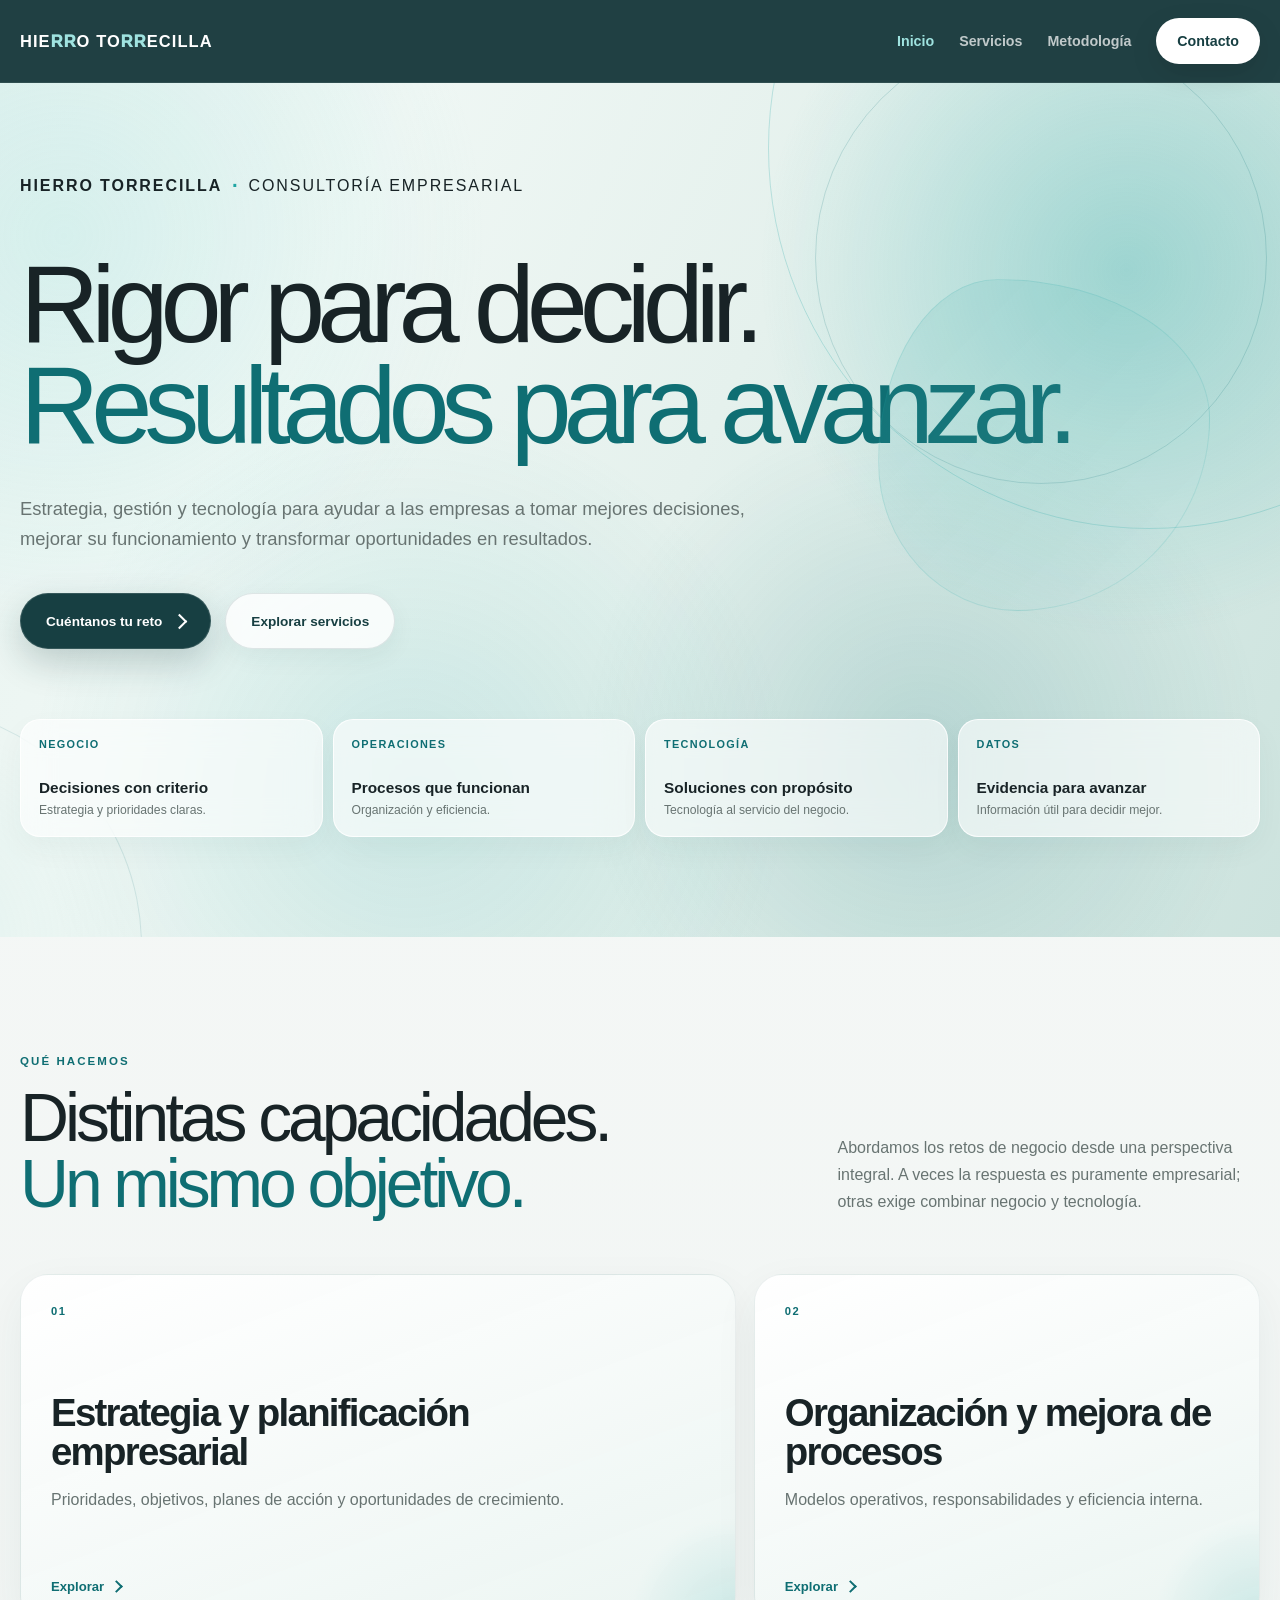
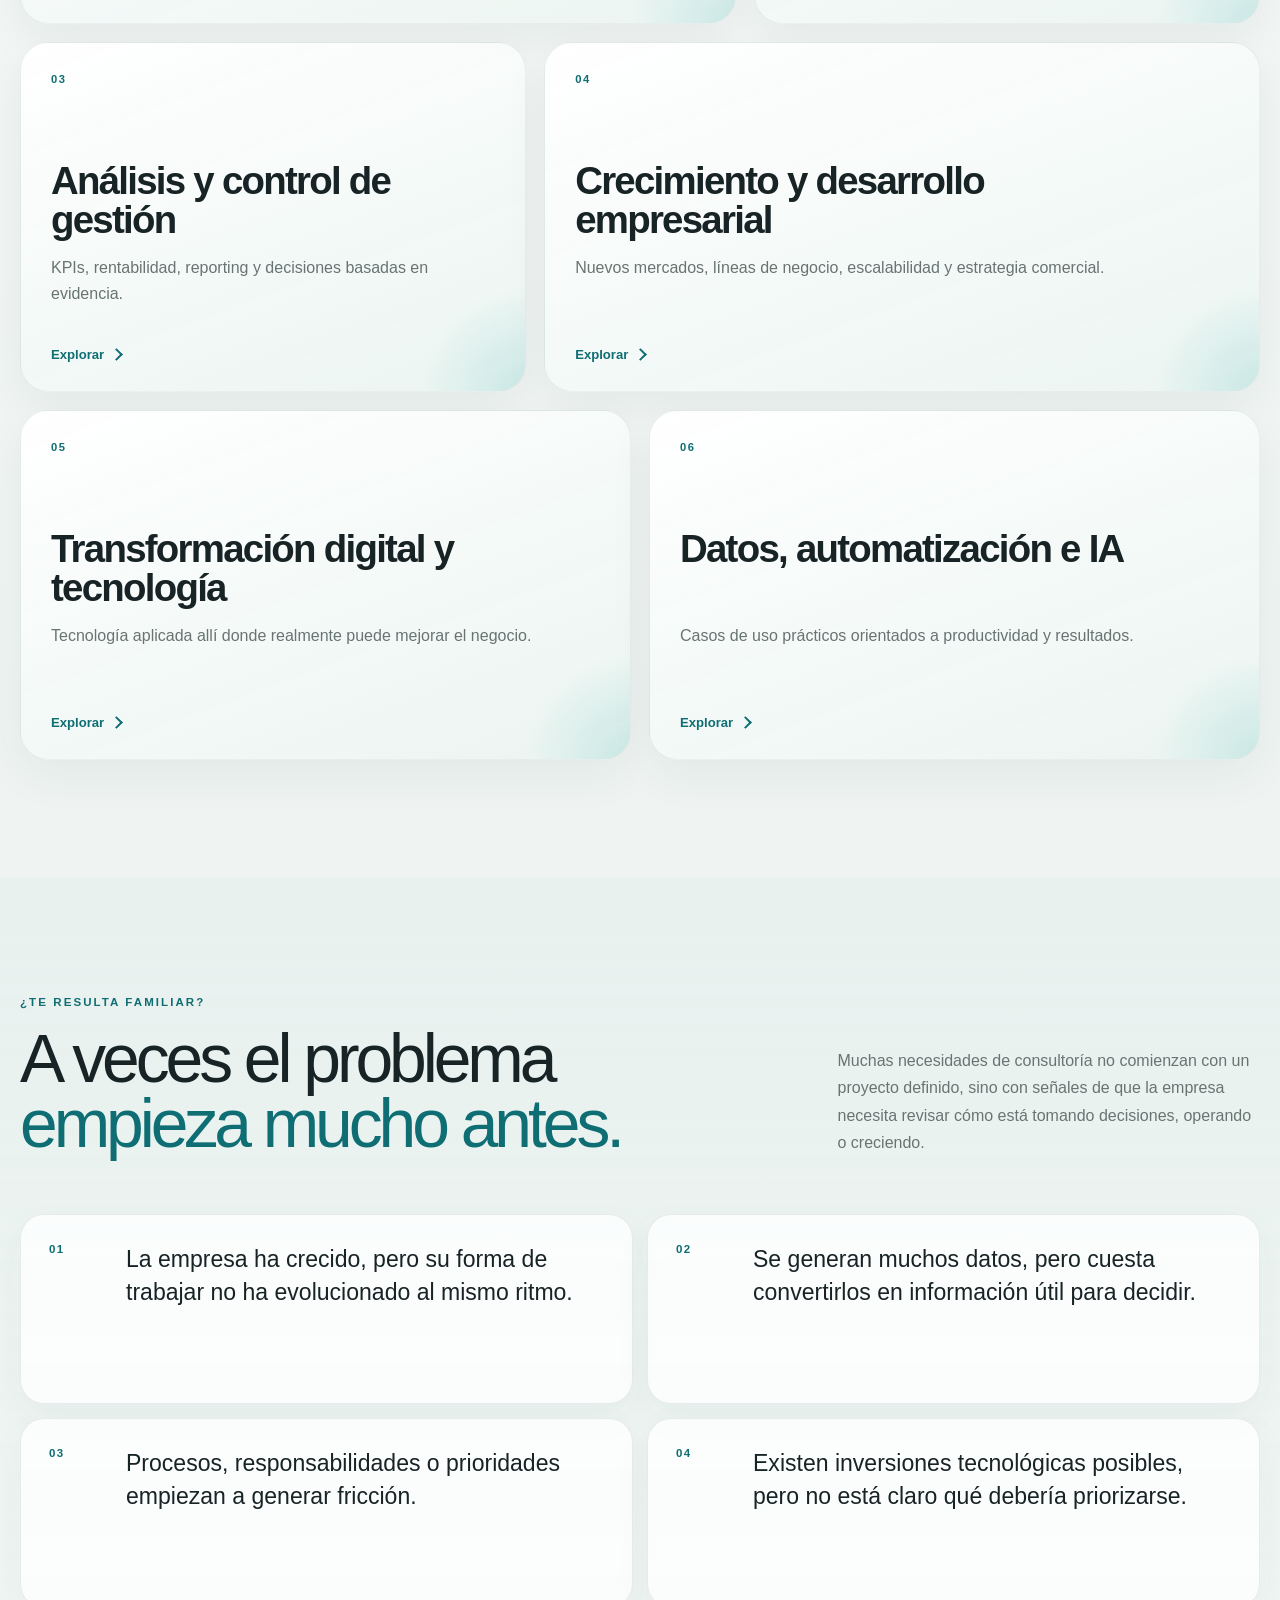
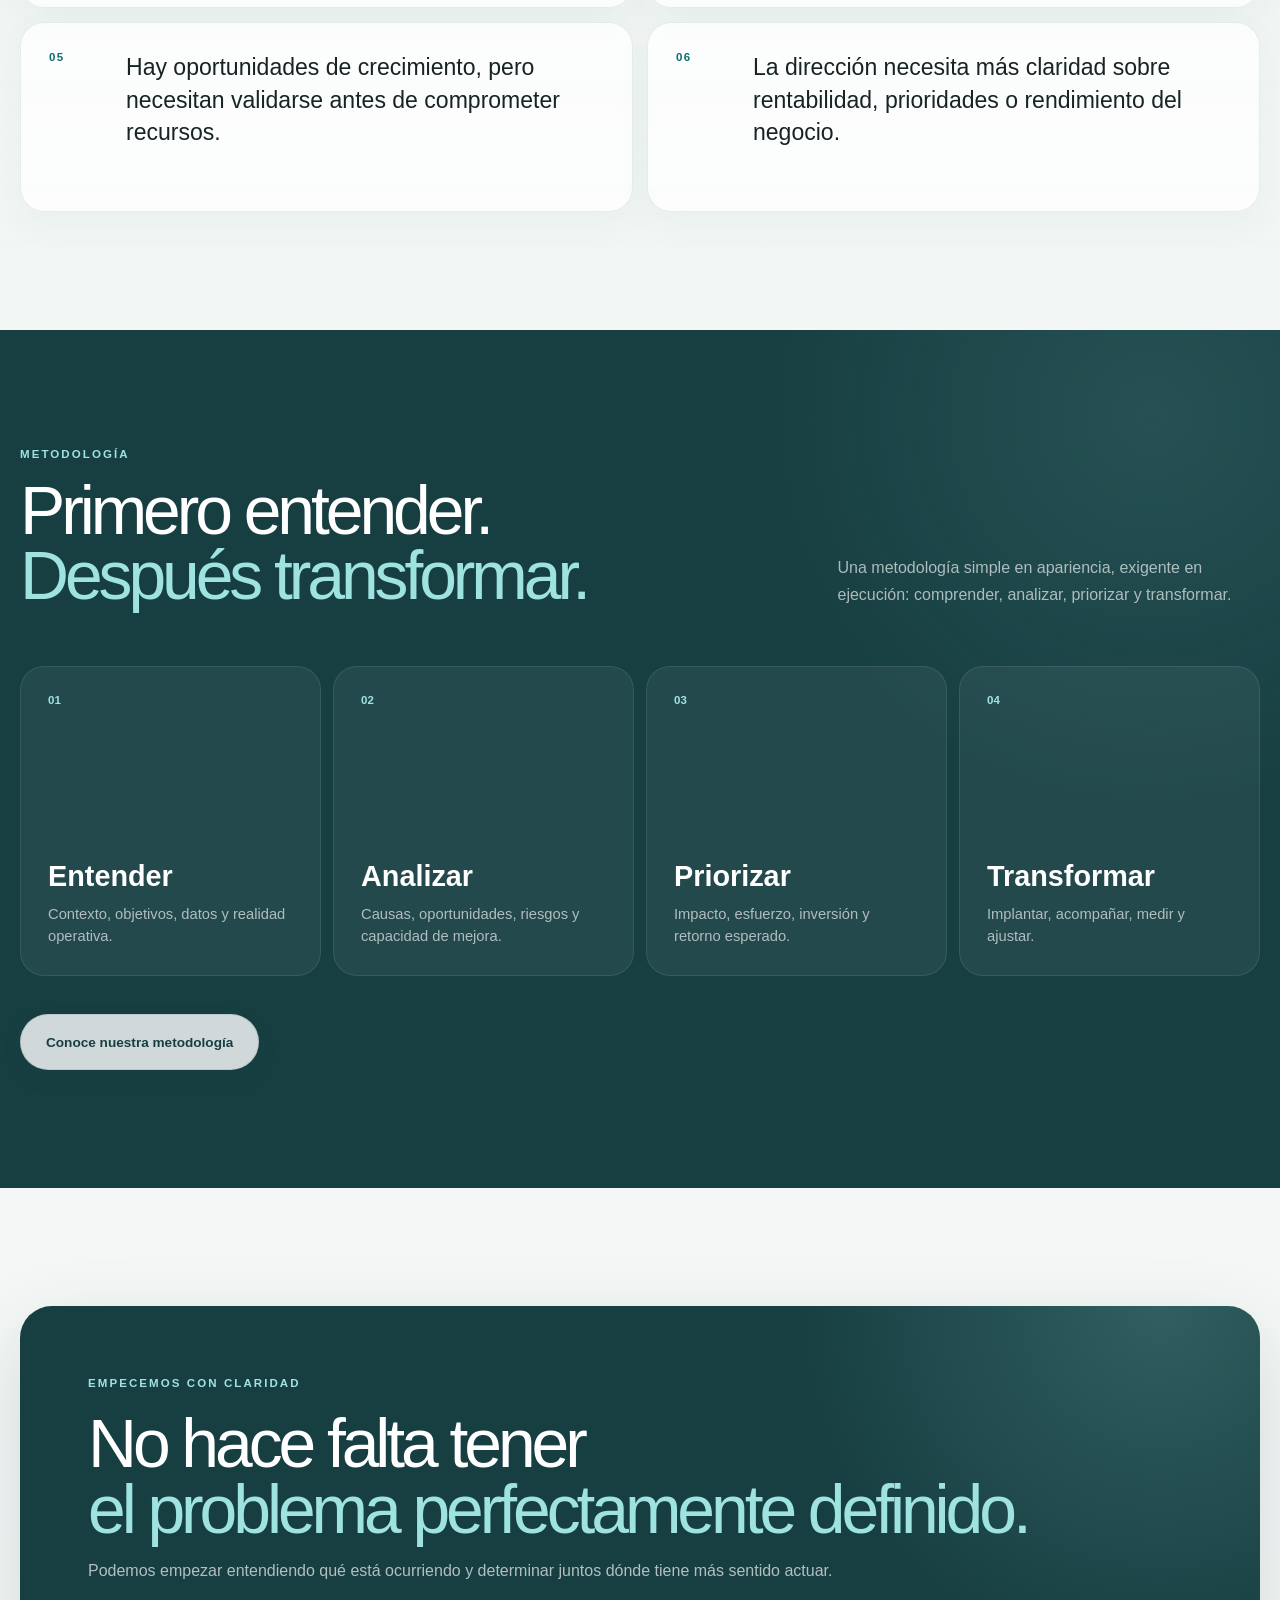
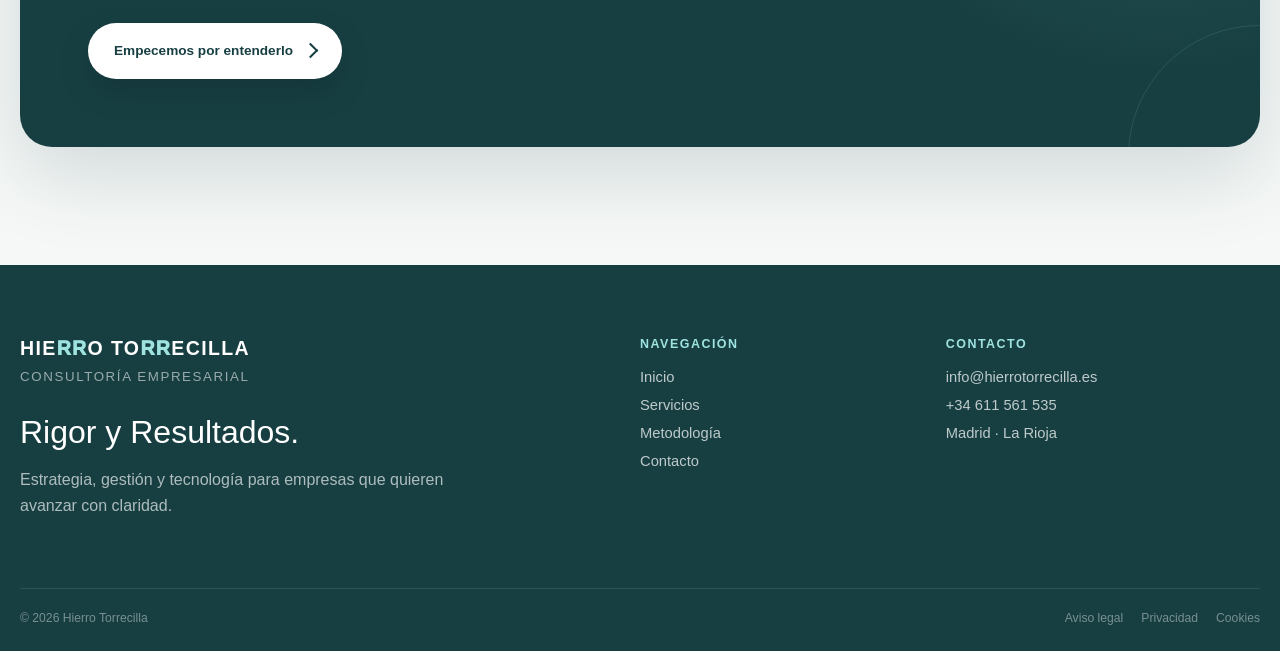
==== commit b5ae7dd8: "Add consulting needs section to index.html Added a new section highlighting common consulting needs " ====
--- a/index.html
+++ b/index.html
@@ -514,7 +514,183 @@
   </div>
 
 </section>
-
+<section class="ht-section ht-section--soft">
+
+  <div class="ht-shell">
+
+
+    <div class="ht-section-head">
+
+      <div data-reveal="left">
+
+        <p class="ht-kicker">
+          ¿Te resulta familiar?
+        </p>
+
+
+        <h2 class="ht-section-title">
+
+          A veces el problema
+
+          <span>
+            empieza mucho antes.
+          </span>
+
+        </h2>
+
+      </div>
+
+
+      <p data-reveal="right">
+
+        Muchas necesidades de consultoría no comienzan
+        con un proyecto definido, sino con señales
+        de que la empresa necesita revisar cómo está
+        tomando decisiones, operando o creciendo.
+
+      </p>
+
+    </div>
+
+
+
+    <div class="ht-problem-grid">
+
+
+      <article
+        class="ht-problem-card"
+        data-reveal
+      >
+
+        <span class="ht-problem-card__num">
+          01
+        </span>
+
+        <p>
+
+          La empresa ha crecido,
+          pero su forma de trabajar
+          no ha evolucionado al mismo ritmo.
+
+        </p>
+
+      </article>
+
+
+
+      <article
+        class="ht-problem-card"
+        data-reveal
+        data-delay="1"
+      >
+
+        <span class="ht-problem-card__num">
+          02
+        </span>
+
+        <p>
+
+          Se generan muchos datos,
+          pero cuesta convertirlos
+          en información útil para decidir.
+
+        </p>
+
+      </article>
+
+
+
+      <article
+        class="ht-problem-card"
+        data-reveal
+      >
+
+        <span class="ht-problem-card__num">
+          03
+        </span>
+
+        <p>
+
+          Procesos, responsabilidades
+          o prioridades empiezan
+          a generar fricción.
+
+        </p>
+
+      </article>
+
+
+
+      <article
+        class="ht-problem-card"
+        data-reveal
+        data-delay="1"
+      >
+
+        <span class="ht-problem-card__num">
+          04
+        </span>
+
+        <p>
+
+          Existen inversiones tecnológicas
+          posibles, pero no está claro
+          qué debería priorizarse.
+
+        </p>
+
+      </article>
+
+
+
+      <article
+        class="ht-problem-card"
+        data-reveal
+      >
+
+        <span class="ht-problem-card__num">
+          05
+        </span>
+
+        <p>
+
+          Hay oportunidades de crecimiento,
+          pero necesitan validarse
+          antes de comprometer recursos.
+
+        </p>
+
+      </article>
+
+
+
+      <article
+        class="ht-problem-card"
+        data-reveal
+        data-delay="1"
+      >
+
+        <span class="ht-problem-card__num">
+          06
+        </span>
+
+        <p>
+
+          La dirección necesita más claridad
+          sobre rentabilidad, prioridades
+          o rendimiento del negocio.
+
+        </p>
+
+      </article>
+
+
+    </div>
+
+
+  </div>
+
+</section>
 
 
 <section class="ht-section ht-method-preview">
--- a/assets/css/hierro-torrecilla.css
+++ b/assets/css/hierro-torrecilla.css
@@ -51,19 +51,12 @@
   overflow-x: hidden;
 }
 
-
-/* RETÍCULA */
-
 body::before {
   content: "";
-
   position: fixed;
   inset: 0;
-
   z-index: -1;
-
   pointer-events: none;
-
   opacity: .20;
 
   background-image:
@@ -80,7 +73,6 @@
   background-size: 32px 32px;
 }
 
-
 a {
   color: inherit;
   text-decoration: none;
@@ -161,7 +153,7 @@
   display: flex;
   align-items: center;
 
-  gap: 29px;
+  gap: 25px;
 
   margin-left: auto;
 
@@ -411,6 +403,15 @@
   padding: 118px 0;
 }
 
+.ht-section--soft {
+  background:
+    linear-gradient(
+      180deg,
+      rgba(229,240,237,.72),
+      rgba(242,247,245,.88)
+    );
+}
+
 .ht-section-title {
   margin: 0;
 
@@ -517,7 +518,8 @@
 
   flex: 0 0 auto;
 
-  transition: transform .2s ease;
+  transition:
+    transform .2s ease;
 }
 
 .ht-btn-primary:hover {
@@ -586,75 +588,121 @@
 
   background:
     radial-gradient(
+      circle at 5% 18%,
+      rgba(159,227,224,.26),
+      transparent 30%
+    ),
+    radial-gradient(
+      circle at 32% 82%,
+      rgba(31,165,163,.15),
+      transparent 34%
+    ),
+    radial-gradient(
       circle at 88% 22%,
-      rgba(31,165,163,.34),
-      transparent 24%
+      rgba(31,165,163,.32),
+      transparent 28%
     ),
     radial-gradient(
       circle at 72% 78%,
-      rgba(15,110,115,.18),
-      transparent 27%
-    ),
-    radial-gradient(
-      circle at 12% 86%,
-      rgba(159,227,224,.24),
-      transparent 24%
+      rgba(15,110,115,.17),
+      transparent 30%
     ),
     linear-gradient(
-      135deg,
-      #FBFCFB 0%,
-      #EDF5F2 46%,
-      #DDECE8 100%
+      115deg,
+      #E7F3F0 0%,
+      #EFF7F4 25%,
+      #E5F1ED 52%,
+      #D7EAE5 76%,
+      #CDE3DE 100%
     );
 }
 
-
-/* CÍRCULOS */
-
-.ht-home-hero::before,
+.ht-home-hero::before {
+  content: "";
+
+  position: absolute;
+
+  width: 760px;
+  height: 760px;
+
+  top: -315px;
+  right: -250px;
+
+  border-radius: 50%;
+
+  border:
+    1px solid rgba(31,165,163,.24);
+
+  pointer-events: none;
+
+  animation:
+    htFloatLarge
+    12s
+    ease-in-out
+    infinite
+    alternate;
+}
+
 .ht-home-hero::after {
   content: "";
 
   position: absolute;
 
-  border-radius: 50%;
-
-  pointer-events: none;
-}
-
-.ht-home-hero::before {
-  width: 760px;
-  height: 760px;
-
-  top: -315px;
-  right: -250px;
-
-  border:
-    1px solid rgba(31,165,163,.24);
-
-  box-shadow:
-    inset 0 0 100px rgba(31,165,163,.04);
-
-  animation:
-    htFloatLarge 12s ease-in-out infinite alternate;
-}
-
-.ht-home-hero::after {
   width: 450px;
   height: 450px;
 
   top: -50px;
   right: 1%;
 
+  border-radius: 50%;
+
   border:
     1px solid rgba(15,110,115,.18);
 
+  pointer-events: none;
+
   animation:
-    htFloatSmall 9s ease-in-out infinite alternate;
-}
-
-
-/* ELEMENTO ABSTRACTO */
+    htFloatSmall
+    9s
+    ease-in-out
+    infinite
+    alternate;
+}
+
+.ht-home-hero__inner {
+  position: relative;
+
+  z-index: 2;
+
+  padding:
+    95px 0 100px;
+}
+
+.ht-home-hero__inner::before {
+  content: "";
+
+  position: absolute;
+
+  width: 480px;
+  height: 480px;
+
+  left: -360px;
+  bottom: -250px;
+
+  border-radius: 50%;
+
+  border:
+    1px solid rgba(15,110,115,.12);
+
+  background:
+    radial-gradient(
+      circle,
+      rgba(159,227,224,.15),
+      transparent 67%
+    );
+
+  pointer-events: none;
+}
 
 .ht-home-hero__inner::after {
   content: "";
@@ -675,73 +723,20 @@
     linear-gradient(
       135deg,
       rgba(31,165,163,.12),
-      rgba(255,255,255,.06)
+      rgba(255,255,255,.08)
     );
 
   border:
-    1px solid rgba(31,165,163,.12);
-
-  filter: blur(.2px);
+    1px solid rgba(31,165,163,.14);
 
   pointer-events: none;
 
   animation:
-    htMorph 11s ease-in-out infinite alternate;
-}
-
-@keyframes htFloatLarge {
-  from {
-    transform:
-      translate3d(0,0,0)
-      rotate(0);
-  }
-
-  to {
-    transform:
-      translate3d(-24px,28px,0)
-      rotate(8deg);
-  }
-}
-
-@keyframes htFloatSmall {
-  from {
-    transform: translateY(0);
-  }
-
-  to {
-    transform: translateY(30px);
-  }
-}
-
-@keyframes htMorph {
-  0% {
-    transform:
-      rotate(-8deg)
-      translateY(0);
-
-    border-radius:
-      36% 64% 58% 42% /
-      55% 42% 58% 45%;
-  }
-
-  100% {
-    transform:
-      rotate(7deg)
-      translateY(22px);
-
-    border-radius:
-      59% 41% 37% 63% /
-      42% 59% 41% 58%;
-  }
-}
-
-.ht-home-hero__inner {
-  position: relative;
-
-  z-index: 2;
-
-  padding:
-    95px 0 100px;
+    htMorph
+    11s
+    ease-in-out
+    infinite
+    alternate;
 }
 
 .ht-brandline {
@@ -1010,6 +1005,185 @@
 
   font-size: .82rem;
   font-weight: 800;
+}
+
+
+/* ======================================================
+   PROBLEMAS / ¿TE RESULTA FAMILIAR?
+   ====================================================== */
+
+.ht-problem-grid {
+  display: grid;
+
+  grid-template-columns:
+    repeat(2,minmax(0,1fr));
+
+  gap: 14px;
+}
+
+.ht-problem-card {
+  position: relative;
+
+  min-height: 190px;
+
+  display: grid;
+
+  grid-template-columns:
+    55px 1fr;
+
+  gap: 22px;
+
+  padding: 28px;
+
+  border:
+    1px solid rgba(23,63,66,.09);
+
+  border-radius: 24px;
+
+  background:
+    rgba(255,255,255,.76);
+
+  box-shadow:
+    0 13px 38px rgba(23,63,66,.045);
+
+  transition:
+    transform .25s ease,
+    background .25s ease,
+    box-shadow .25s ease;
+}
+
+.ht-problem-card:hover {
+  transform: translateY(-5px);
+
+  background: #FFFFFF;
+
+  box-shadow:
+    0 22px 50px rgba(23,63,66,.09);
+}
+
+.ht-problem-card__num {
+  color: var(--ht-teal-dark);
+
+  font-size: .72rem;
+  font-weight: 900;
+  letter-spacing: .12em;
+}
+
+.ht-problem-card p {
+  margin: 0;
+
+  color: var(--ht-ink);
+
+  font-size:
+    clamp(1.15rem,1.8vw,1.5rem);
+
+  font-weight: 520;
+  line-height: 1.42;
+}
+
+
+/* ======================================================
+   POR QUÉ HIERRO TORRECILLA
+   ====================================================== */
+
+.ht-why {
+  background:
+    radial-gradient(
+      circle at 86% 10%,
+      rgba(159,227,224,.13),
+      transparent 28%
+    ),
+    var(--ht-dark);
+
+  color: #FFFFFF;
+}
+
+.ht-why .ht-kicker {
+  color: var(--ht-mint);
+}
+
+.ht-why .ht-section-title {
+  color: #FFFFFF;
+}
+
+.ht-why .ht-section-title span {
+  color: var(--ht-mint);
+}
+
+.ht-why .ht-section-head > p {
+  color:
+    rgba(255,255,255,.64);
+}
+
+.ht-why-grid {
+  display: grid;
+
+  grid-template-columns:
+    repeat(5,1fr);
+
+  gap: 12px;
+}
+
+.ht-why-card {
+  min-height: 290px;
+
+  display: flex;
+  flex-direction: column;
+
+  padding: 25px;
+
+  border:
+    1px solid rgba(255,255,255,.09);
+
+  border-radius: 23px;
+
+  background:
+    rgba(255,255,255,.055);
+
+  transition:
+    transform .25s ease,
+    background .25s ease,
+    border-color .25s ease;
+}
+
+.ht-why-card:hover {
+  transform: translateY(-6px);
+
+  background:
+    rgba(255,255,255,.09);
+
+  border-color:
+    rgba(159,227,224,.24);
+}
+
+.ht-why-card span {
+  color: var(--ht-mint);
+
+  font-size: .69rem;
+  font-weight: 900;
+}
+
+.ht-why-card h3 {
+  margin:
+    auto 0 12px;
+
+  color: #FFFFFF;
+
+  font-size: 1.25rem;
+  font-weight: 600;
+  line-height: 1.15;
+}
+
+.ht-why-card p {
+  min-height: 5.6em;
+
+  margin: 0;
+
+  color:
+    rgba(255,255,255,.63);
+
+  font-size: .84rem;
+  line-height: 1.55;
 }
 
 
@@ -1223,15 +1397,54 @@
 
   background:
     radial-gradient(
-      circle at 86% 15%,
-      rgba(31,165,163,.16),
-      transparent 26%
+      circle at 7% 20%,
+      rgba(159,227,224,.25),
+      transparent 29%
+    ),
+    radial-gradient(
+      circle at 35% 92%,
+      rgba(31,165,163,.11),
+      transparent 32%
+    ),
+    radial-gradient(
+      circle at 87% 16%,
+      rgba(31,165,163,.22),
+      transparent 28%
     ),
     linear-gradient(
-      135deg,
-      #F9FBFA,
-      #E7F1EE
+      115deg,
+      #E6F2EF 0%,
+      #EFF7F4 28%,
+      #E5F1ED 55%,
+      #D9EBE7 78%,
+      #D1E6E1 100%
     );
+}
+
+.ht-page-hero::before {
+  content: "";
+
+  position: absolute;
+
+  width: 440px;
+  height: 440px;
+
+  left: -315px;
+  bottom: -290px;
+
+  border-radius: 50%;
+
+  border:
+    1px solid rgba(15,110,115,.11);
+
+  background:
+    radial-gradient(
+      circle,
+      rgba(159,227,224,.17),
+      transparent 69%
+    );
+
+  pointer-events: none;
 }
 
 .ht-page-hero::after {
@@ -1248,15 +1461,20 @@
   border-radius: 50%;
 
   border:
-    1px solid rgba(31,165,163,.18);
+    1px solid rgba(31,165,163,.20);
+
+  pointer-events: none;
 
   animation:
-    htFloatSmall 10s ease-in-out infinite alternate;
+    htFloatSmall
+    10s
+    ease-in-out
+    infinite
+    alternate;
 }
 
 .ht-page-hero .ht-shell {
   position: relative;
-
   z-index: 2;
 }
 
@@ -1274,8 +1492,12 @@
 
 
 /* ======================================================
-   SERVICIOS - NAVEGACIÓN STICKY
+   SERVICIOS
    ====================================================== */
+
+.ht-services-zone {
+  position: relative;
+}
 
 .ht-services-nav-wrap {
   position: sticky;
@@ -1372,11 +1594,6 @@
   color: var(--ht-mint);
 }
 
-
-/* ======================================================
-   SERVICIO INDIVIDUAL
-   ====================================================== */
-
 .ht-service-block {
   padding: 44px 0;
 
@@ -1426,7 +1643,6 @@
   position: absolute;
 
   left: 0;
-
   top: 45px;
   bottom: 45px;
 
@@ -1452,8 +1668,7 @@
   display: flex;
   flex-direction: column;
 
-  justify-content:
-    space-between;
+  justify-content: space-between;
 }
 
 .ht-service-side strong {
@@ -1475,8 +1690,7 @@
 
   writing-mode: vertical-rl;
 
-  transform:
-    rotate(180deg);
+  transform: rotate(180deg);
 }
 
 .ht-service-main h2 {
@@ -1532,14 +1746,12 @@
   border:
     1px solid rgba(31,165,163,.15);
 
-  border-radius:
-    999px;
+  border-radius: 999px;
 
   background:
     rgba(31,165,163,.08);
 
-  color:
-    #315E60;
+  color: #315E60;
 
   font-size: .76rem;
   font-weight: 720;
@@ -1669,6 +1881,8 @@
     repeat(2,minmax(0,1fr));
 
   gap: 22px;
+
+  align-items: stretch;
 }
 
 .ht-approach {
@@ -1724,14 +1938,12 @@
   font-weight: 850;
   letter-spacing: .13em;
 
-  text-transform:
-    uppercase;
+  text-transform: uppercase;
 }
 
 .ht-approach--hybrid
 .ht-approach__tag {
-  color:
-    var(--ht-mint);
+  color: var(--ht-mint);
 }
 
 .ht-approach h3 {
@@ -1763,7 +1975,7 @@
 }
 
 .ht-approach > p {
-  min-height: 6em;
+  min-height: 7.4em;
 
   margin: 0;
 
@@ -1773,12 +1985,14 @@
 }
 
 .ht-approach--hybrid > p {
+  min-height: 7.4em;
+
   color:
     rgba(255,255,255,.72);
 }
 
 .ht-approach .ht-chip-row {
-  margin-top: auto;
+  margin-top: 0;
 
   padding-top: 34px;
 }
@@ -1949,20 +2163,10 @@
   line-height: 1.58;
 }
 
-
-/* ======================================================
-   FLEXIBILIDAD
-   ====================================================== */
-
 .ht-flexibility-section {
   padding:
     30px 0 108px;
 }
-
-
-/* ======================================================
-   RIESGO / ESCALADO
-   ====================================================== */
 
 .ht-risk-rail {
   display: grid;
@@ -2020,6 +2224,181 @@
   color: #FFFFFF;
 
   font-size: 1.02rem;
+}
+
+
+/* ======================================================
+   LA FIRMA
+   ====================================================== */
+
+.ht-firm-intro {
+  padding:
+    110px 0;
+
+  background: #FFFFFF;
+}
+
+.ht-firm-intro__grid {
+  display: grid;
+
+  grid-template-columns:
+    minmax(0,.8fr)
+    minmax(0,1.2fr);
+
+  gap: 90px;
+
+  align-items: start;
+}
+
+.ht-firm-intro__copy {
+  max-width: 760px;
+}
+
+.ht-firm-intro__copy p {
+  margin:
+    0 0 22px;
+
+  color: var(--ht-muted);
+
+  font-size: 1.04rem;
+  line-height: 1.78;
+}
+
+.ht-firm-manifesto {
+  padding:
+    110px 0;
+
+  background:
+    var(--ht-dark);
+
+  color: #FFFFFF;
+}
+
+.ht-firm-manifesto .ht-kicker {
+  color: var(--ht-mint);
+}
+
+.ht-firm-manifesto .ht-section-title {
+  color: #FFFFFF;
+}
+
+.ht-firm-manifesto .ht-section-title span {
+  color: var(--ht-mint);
+}
+
+.ht-principle-grid {
+  display: grid;
+
+  grid-template-columns:
+    repeat(3,1fr);
+
+  gap: 14px;
+
+  margin-top: 60px;
+}
+
+.ht-principle-card {
+  min-height: 300px;
+
+  display: flex;
+  flex-direction: column;
+
+  padding: 28px;
+
+  border:
+    1px solid rgba(255,255,255,.09);
+
+  border-radius: 24px;
+
+  background:
+    rgba(255,255,255,.055);
+
+  transition:
+    transform .25s ease,
+    background .25s ease;
+}
+
+.ht-principle-card:hover {
+  transform: translateY(-6px);
+
+  background:
+    rgba(255,255,255,.09);
+}
+
+.ht-principle-card span {
+  color: var(--ht-mint);
+
+  font-size: .7rem;
+  font-weight: 900;
+}
+
+.ht-principle-card h3 {
+  margin:
+    auto 0 14px;
+
+  color: #FFFFFF;
+
+  font-size: 1.65rem;
+  font-weight: 560;
+}
+
+.ht-principle-card p {
+  margin: 0;
+
+  color:
+    rgba(255,255,255,.64);
+
+  line-height: 1.62;
+}
+
+.ht-presence {
+  display: grid;
+
+  grid-template-columns:
+    1fr 1fr;
+
+  gap: 18px;
+
+  margin-top: 46px;
+}
+
+.ht-presence-card {
+  padding: 32px;
+
+  border:
+    1px solid rgba(23,63,66,.08);
+
+  border-radius: 24px;
+
+  background: #FFFFFF;
+
+  box-shadow:
+    0 14px 40px rgba(23,63,66,.055);
+}
+
+.ht-presence-card span {
+  color: var(--ht-teal-dark);
+
+  font-size: .7rem;
+  font-weight: 900;
+  letter-spacing: .12em;
+
+  text-transform: uppercase;
+}
+
+.ht-presence-card h3 {
+  margin:
+    28px 0 12px;
+
+  font-size: 1.65rem;
+}
+
+.ht-presence-card p {
+  margin: 0;
+
+  color: var(--ht-muted);
+
+  line-height: 1.65;
 }
 
 
@@ -2062,8 +2441,7 @@
   background:
     rgba(255,255,255,.78);
 
-  backdrop-filter:
-    blur(18px);
+  backdrop-filter: blur(18px);
 
   box-shadow:
     0 28px 80px rgba(23,63,66,.10);
@@ -2103,11 +2481,47 @@
   background:
     rgba(31,165,163,.07);
 
-  color:
-    #496967;
+  color: #496967;
 
   font-size: .72rem;
   font-weight: 720;
+}
+
+
+/* QUÉ PASA DESPUÉS */
+
+.ht-next-step {
+  margin:
+    0 0 38px;
+
+  padding: 22px 24px;
+
+  border:
+    1px solid rgba(31,165,163,.14);
+
+  border-radius: 18px;
+
+  background:
+    rgba(31,165,163,.06);
+}
+
+.ht-next-step strong {
+  display: block;
+
+  margin-bottom: 7px;
+
+  color: var(--ht-teal-dark);
+
+  font-size: .82rem;
+}
+
+.ht-next-step p {
+  margin: 0;
+
+  color: var(--ht-muted);
+
+  font-size: .84rem;
+  line-height: 1.6;
 }
 
 .ht-form-row {
@@ -2222,7 +2636,8 @@
 
   margin-top: 2px;
 
-  accent-color: var(--ht-teal-dark);
+  accent-color:
+    var(--ht-teal-dark);
 }
 
 .ht-privacy a {
@@ -2293,9 +2708,11 @@
 }
 
 .ht-submit:hover {
-  background: var(--ht-dark-hover);
-
-  transform: translateY(-3px);
+  background:
+    var(--ht-dark-hover);
+
+  transform:
+    translateY(-3px);
 
   box-shadow:
     0 18px 38px rgba(23,63,66,.22);
@@ -2313,8 +2730,7 @@
   background:
     var(--ht-dark);
 
-  color:
-    #FFFFFF;
+  color: #FFFFFF;
 }
 
 .ht-footer-grid {
@@ -2374,8 +2790,7 @@
 
   margin-bottom: 18px;
 
-  color:
-    var(--ht-mint);
+  color: var(--ht-mint);
 
   font-size: .78rem;
   letter-spacing: .12em;
@@ -2427,7 +2842,7 @@
 
 
 /* ======================================================
-   SCROLL REVEAL
+   ANIMACIONES
    ====================================================== */
 
 [data-reveal] {
@@ -2471,6 +2886,46 @@
   transition-delay: .24s;
 }
 
+@keyframes htFloatLarge {
+  from {
+    transform:
+      translate3d(0,0,0)
+      rotate(0);
+  }
+
+  to {
+    transform:
+      translate3d(-24px,28px,0)
+      rotate(8deg);
+  }
+}
+
+@keyframes htFloatSmall {
+  from {
+    transform:
+      translateY(0);
+  }
+
+  to {
+    transform:
+      translateY(30px);
+  }
+}
+
+@keyframes htMorph {
+  0% {
+    transform:
+      rotate(-8deg)
+      translateY(0);
+  }
+
+  100% {
+    transform:
+      rotate(7deg)
+      translateY(22px);
+  }
+}
+
 
 /* ======================================================
    VOLVER ARRIBA
@@ -2520,7 +2975,8 @@
 @media (max-width:1000px) {
 
   .ht-section-head,
-  .ht-project-box__head {
+  .ht-project-box__head,
+  .ht-firm-intro__grid {
     grid-template-columns: 1fr;
   }
 
@@ -2532,6 +2988,15 @@
   .ht-service-tile {
     grid-column:
       span 6 !important;
+  }
+
+  .ht-problem-grid {
+    grid-template-columns: 1fr;
+  }
+
+  .ht-why-grid {
+    grid-template-columns:
+      repeat(2,1fr);
   }
 
   .ht-method-rail,
@@ -2550,10 +3015,19 @@
       1fr;
   }
 
+  .ht-approach > p,
+  .ht-approach--hybrid > p {
+    min-height: auto;
+  }
+
   .ht-project-flow,
   .ht-project-flow--4 {
     grid-template-columns:
       repeat(2,1fr);
+  }
+
+  .ht-principle-grid {
+    grid-template-columns: 1fr;
   }
 
 }
@@ -2598,12 +3072,44 @@
       68px 0 76px;
   }
 
-  .ht-home-hero__inner::after {
-    width: 190px;
-    height: 190px;
-
-    right: -85px;
-    top: 20%;
+  .ht-home-hero {
+    background:
+      radial-gradient(
+        circle at 0% 15%,
+        rgba(159,227,224,.27),
+        transparent 35%
+      ),
+      radial-gradient(
+        circle at 92% 28%,
+        rgba(31,165,163,.25),
+        transparent 34%
+      ),
+      linear-gradient(
+        150deg,
+        #E4F1EE 0%,
+        #EEF6F3 45%,
+        #D5E9E4 100%
+      );
+  }
+
+  .ht-page-hero {
+    background:
+      radial-gradient(
+        circle at 0% 18%,
+        rgba(159,227,224,.24),
+        transparent 34%
+      ),
+      radial-gradient(
+        circle at 92% 18%,
+        rgba(31,165,163,.20),
+        transparent 32%
+      ),
+      linear-gradient(
+        150deg,
+        #E5F2EF 0%,
+        #EFF7F4 48%,
+        #D7EAE5 100%
+      );
   }
 
   .ht-display {
@@ -2643,13 +3149,27 @@
     min-height: auto;
   }
 
+  .ht-problem-card {
+    grid-template-columns: 1fr;
+
+    min-height: auto;
+  }
+
+  .ht-why-grid {
+    grid-template-columns: 1fr;
+  }
+
+  .ht-why-card {
+    min-height: 235px;
+  }
+
   .ht-method-rail,
   .ht-method-core__grid {
     grid-template-columns: 1fr;
   }
 
 
-  /* STICKY SERVICES MOBILE */
+  /* SERVICIOS STICKY */
 
   .ht-services-nav-wrap {
     top: 70px;
@@ -2712,6 +3232,9 @@
     transform: none;
   }
 
+
+  /* ENFOQUES */
+
   .ht-approach {
     min-height: auto;
 
@@ -2725,9 +3248,19 @@
     margin-top: 62px;
   }
 
-  .ht-approach > p {
+  .ht-approach > p,
+  .ht-approach--hybrid > p {
     min-height: auto;
   }
+
+  .ht-approach .ht-chip-row {
+    margin-top: 0;
+
+    padding-top: 28px;
+  }
+
+
+  /* PROYECTOS */
 
   .ht-projects {
     padding:
@@ -2767,6 +3300,29 @@
       1fr 1fr;
   }
 
+
+  /* FIRMA */
+
+  .ht-firm-intro {
+    padding:
+      82px 0;
+  }
+
+  .ht-firm-intro__grid {
+    gap: 38px;
+  }
+
+  .ht-principle-grid {
+    grid-template-columns: 1fr;
+  }
+
+  .ht-presence {
+    grid-template-columns: 1fr;
+  }
+
+
+  /* CONTACTO */
+
   .ht-contact-wrap {
     padding:
       70px 0 86px;
@@ -2791,6 +3347,9 @@
     width: 100%;
   }
 
+
+  /* FOOTER */
+
   .ht-footer-grid {
     grid-template-columns: 1fr;
 
@@ -2815,7 +3374,8 @@
 @media (prefers-reduced-motion: reduce) {
 
   html {
-    scroll-behavior: auto !important;
+    scroll-behavior:
+      auto !important;
   }
 
   *,
@@ -2832,9 +3392,11 @@
   }
 
   [data-reveal] {
-    opacity: 1 !important;
-
-    transform: none !important;
-  }
-
-}
+    opacity:
+      1 !important;
+
+    transform:
+      none !important;
+  }
+
+}
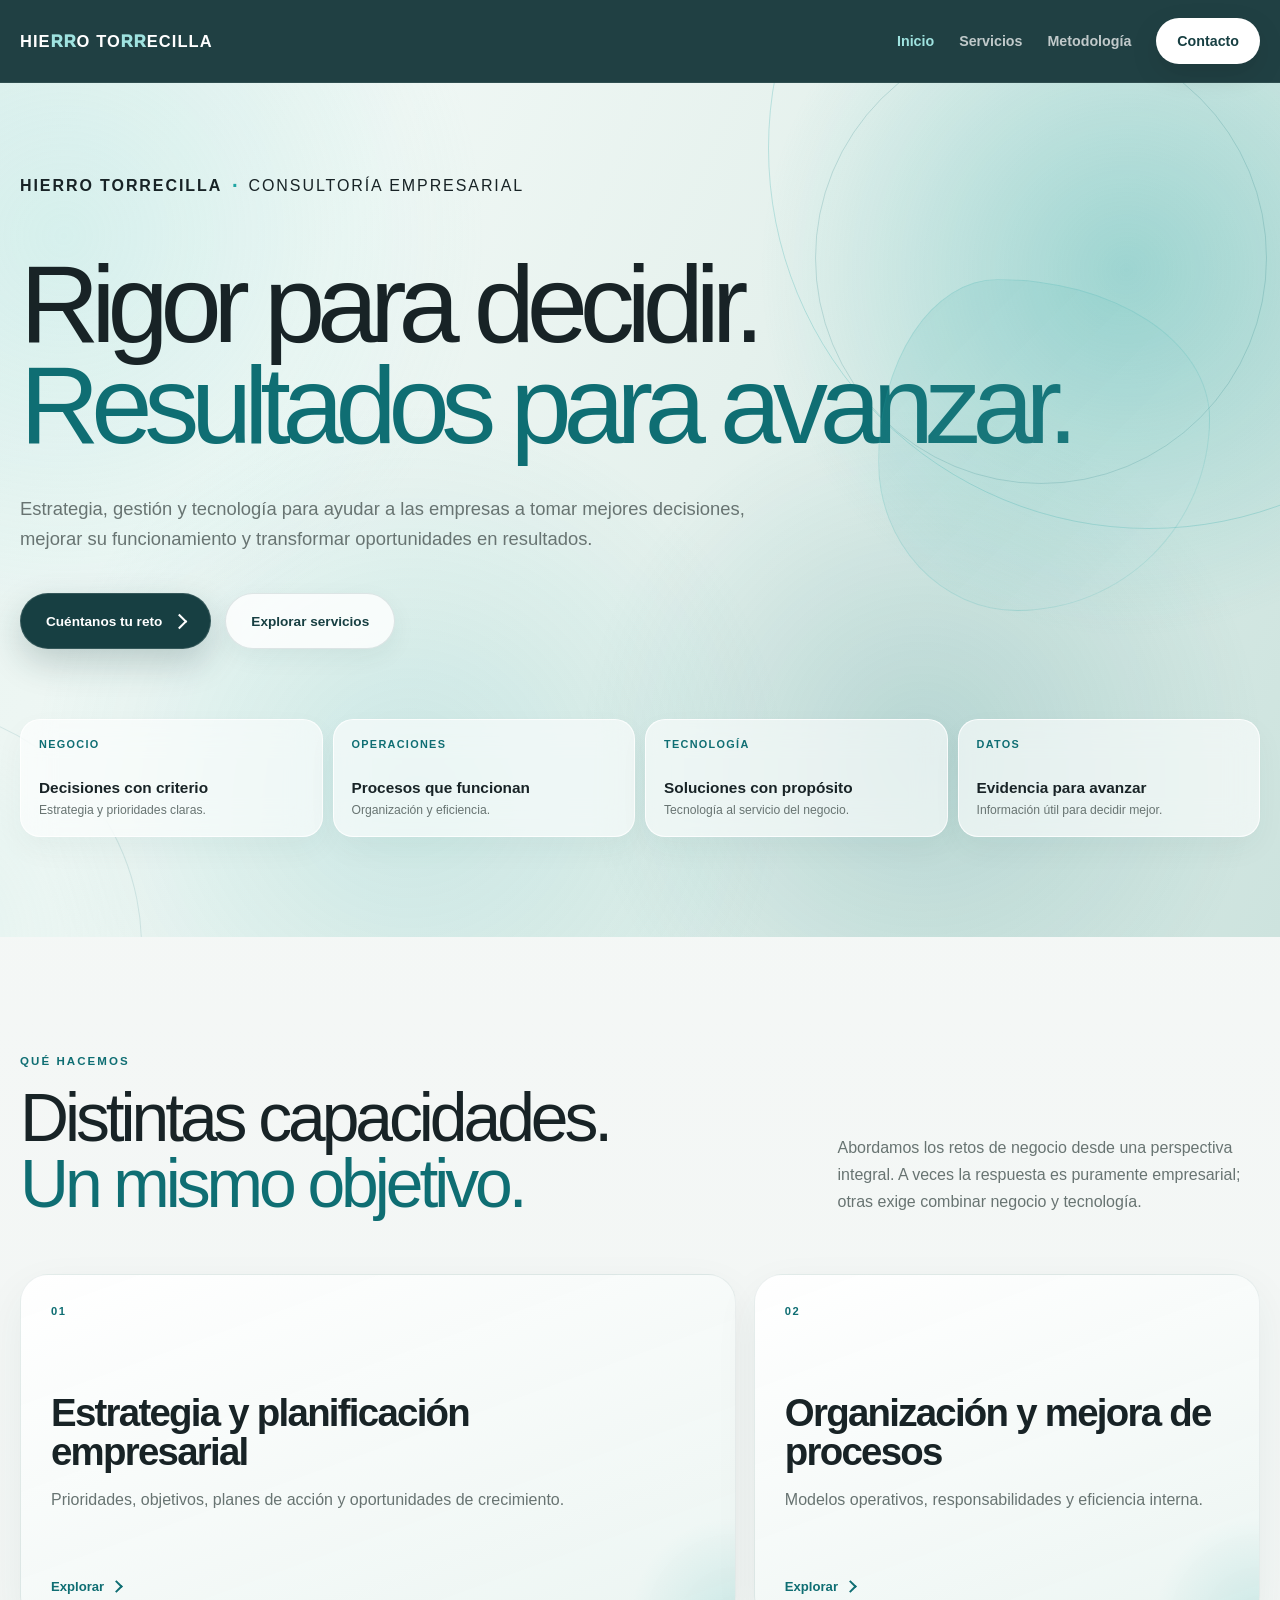
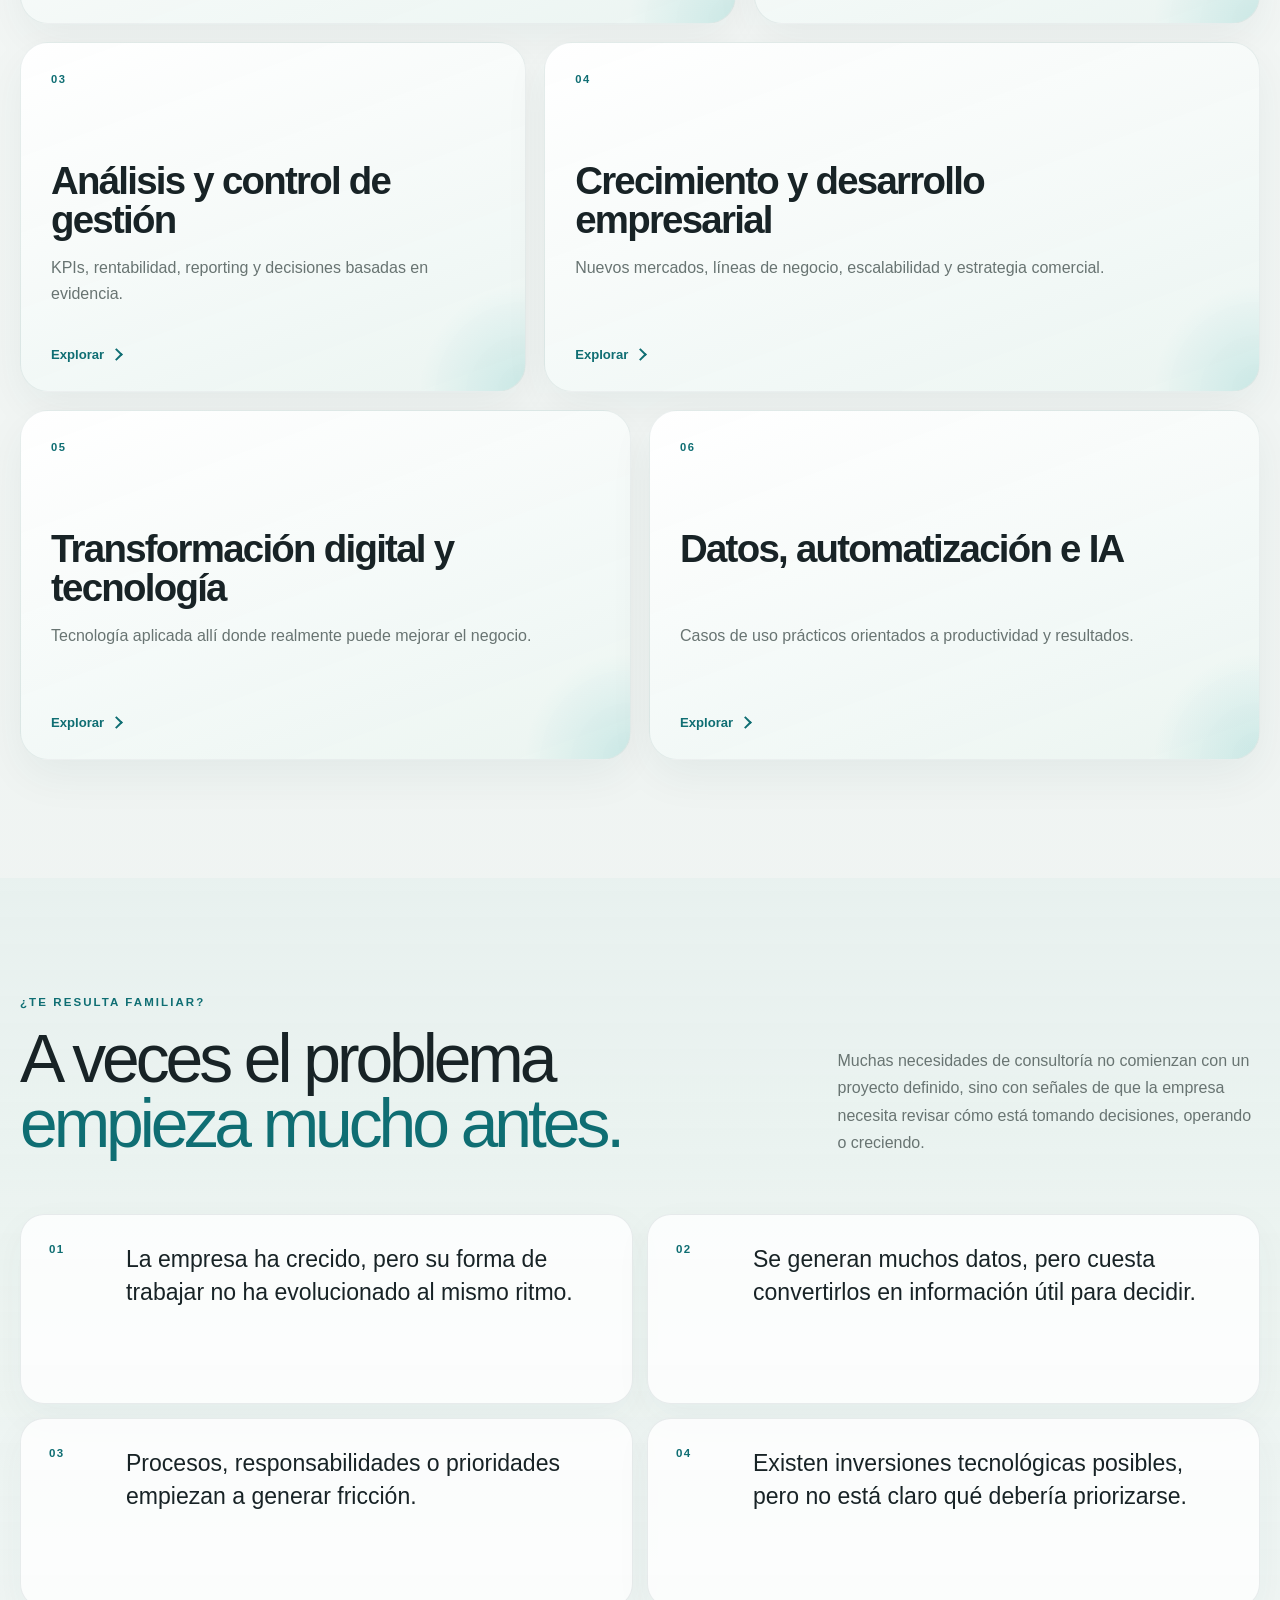
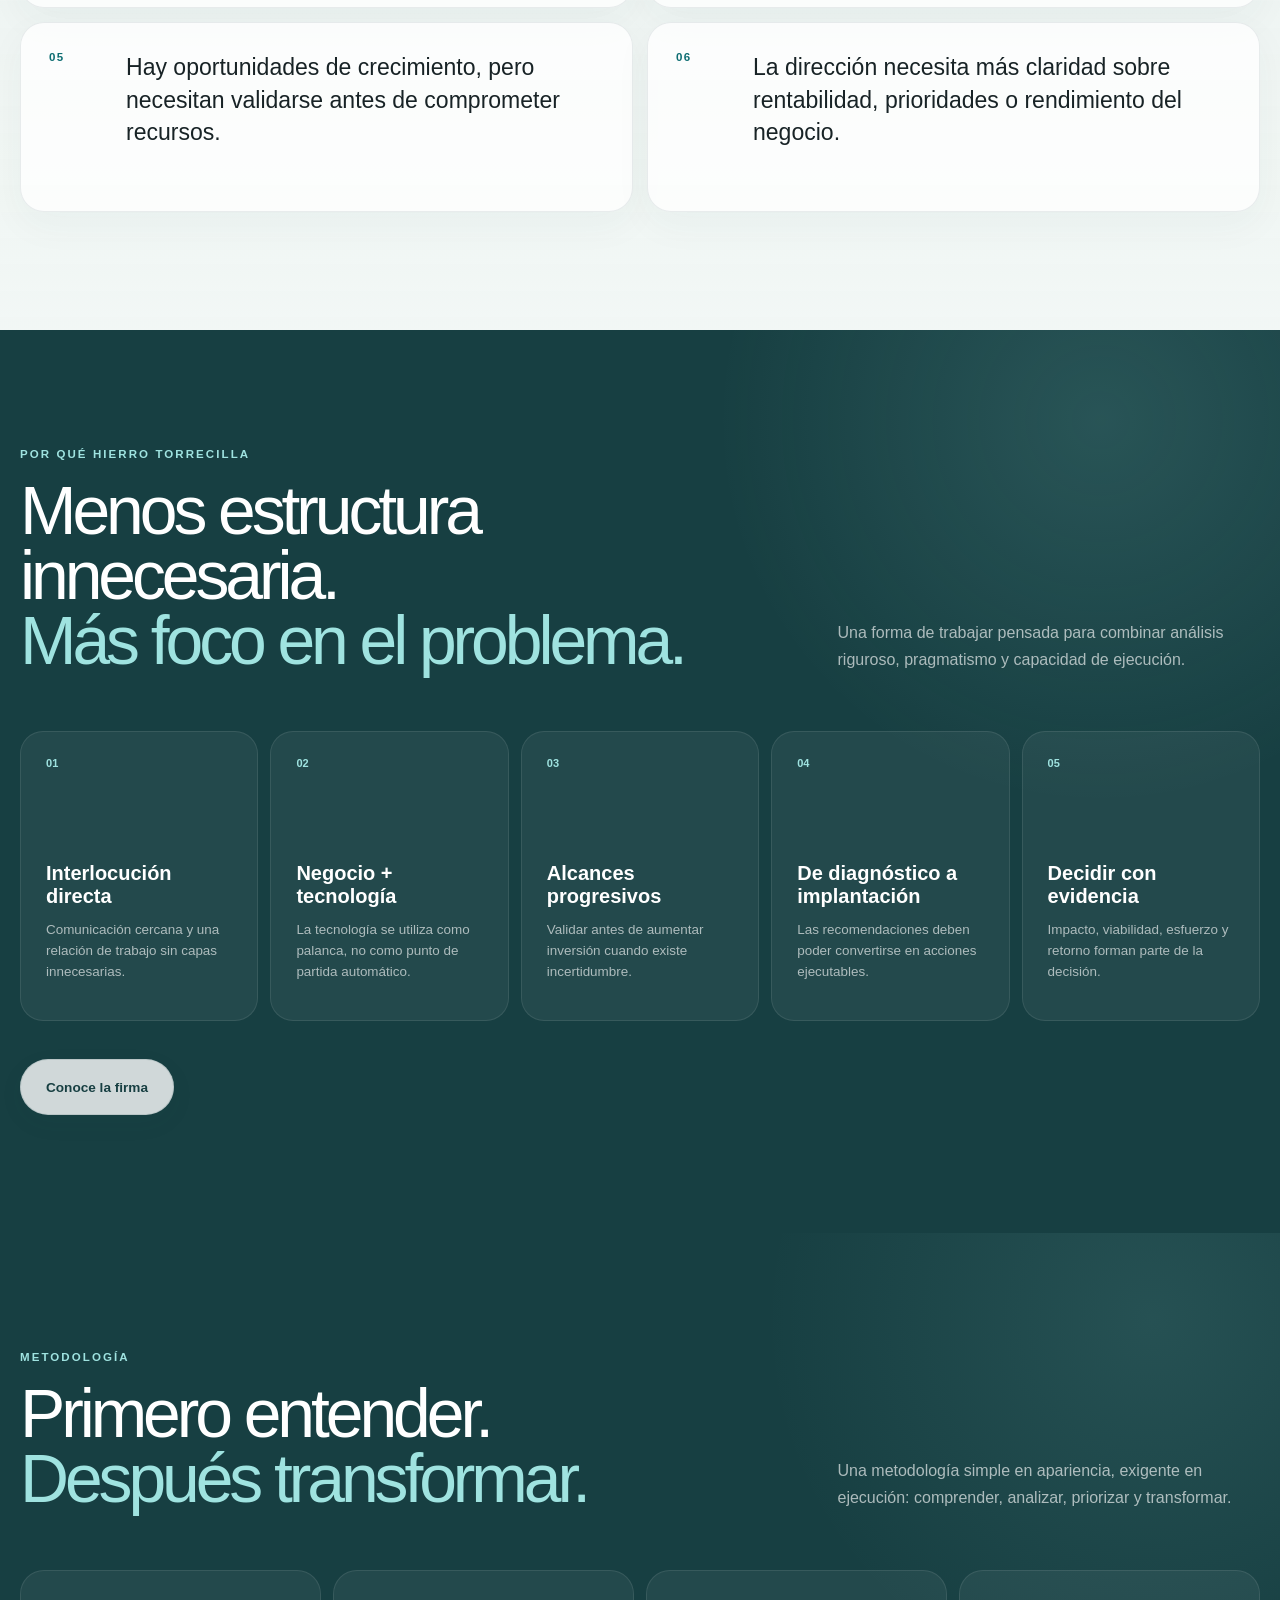
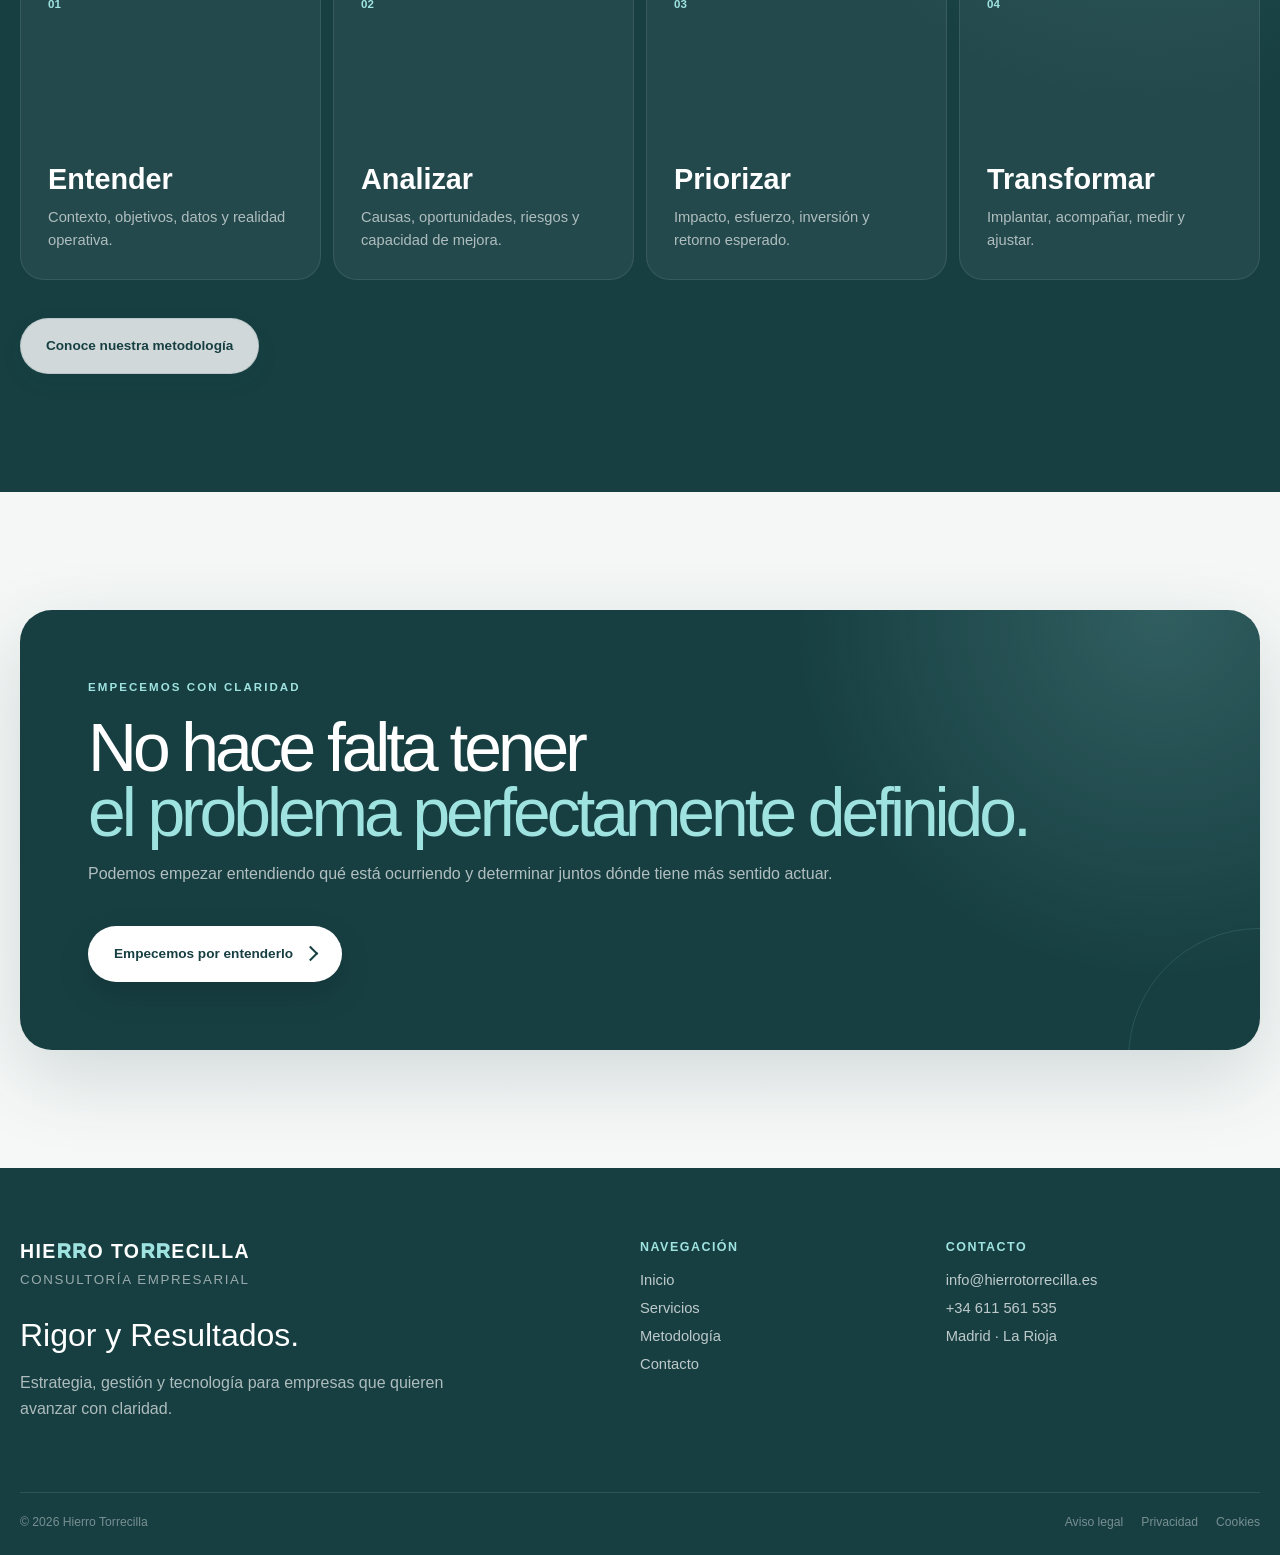
==== commit b89cb0cc: "Add benefits section for Hierro Torrecilla Added a new section explaining the benefits of Hierro Tor" ====
--- a/index.html
+++ b/index.html
@@ -691,7 +691,165 @@
   </div>
 
 </section>
-
+<section class="ht-section ht-why">
+
+  <div class="ht-shell">
+
+
+    <div class="ht-section-head">
+
+      <div data-reveal="left">
+
+        <p class="ht-kicker">
+          Por qué Hierro Torrecilla
+        </p>
+
+
+        <h2 class="ht-section-title">
+
+          Menos estructura innecesaria.
+
+          <span>
+            Más foco en el problema.
+          </span>
+
+        </h2>
+
+      </div>
+
+
+      <p data-reveal="right">
+
+        Una forma de trabajar pensada para
+        combinar análisis riguroso, pragmatismo
+        y capacidad de ejecución.
+
+      </p>
+
+    </div>
+
+
+
+    <div class="ht-why-grid">
+
+
+      <article
+        class="ht-why-card"
+        data-reveal
+      >
+
+        <span>01</span>
+
+        <h3>
+          Interlocución directa
+        </h3>
+
+        <p>
+          Comunicación cercana y una relación
+          de trabajo sin capas innecesarias.
+        </p>
+
+      </article>
+
+
+      <article
+        class="ht-why-card"
+        data-reveal
+        data-delay="1"
+      >
+
+        <span>02</span>
+
+        <h3>
+          Negocio + tecnología
+        </h3>
+
+        <p>
+          La tecnología se utiliza como palanca,
+          no como punto de partida automático.
+        </p>
+
+      </article>
+
+
+      <article
+        class="ht-why-card"
+        data-reveal
+        data-delay="2"
+      >
+
+        <span>03</span>
+
+        <h3>
+          Alcances progresivos
+        </h3>
+
+        <p>
+          Validar antes de aumentar inversión
+          cuando existe incertidumbre.
+        </p>
+
+      </article>
+
+
+      <article
+        class="ht-why-card"
+        data-reveal
+        data-delay="3"
+      >
+
+        <span>04</span>
+
+        <h3>
+          De diagnóstico a implantación
+        </h3>
+
+        <p>
+          Las recomendaciones deben poder
+          convertirse en acciones ejecutables.
+        </p>
+
+      </article>
+
+
+      <article
+        class="ht-why-card"
+        data-reveal
+      >
+
+        <span>05</span>
+
+        <h3>
+          Decidir con evidencia
+        </h3>
+
+        <p>
+          Impacto, viabilidad, esfuerzo
+          y retorno forman parte de la decisión.
+        </p>
+
+      </article>
+
+
+    </div>
+
+
+
+    <div class="ht-actions">
+
+      <a
+        href="firma/"
+        class="ht-btn ht-btn-secondary"
+      >
+        Conoce la firma
+      </a>
+
+    </div>
+
+
+  </div>
+
+</section>
 
 <section class="ht-section ht-method-preview">
 
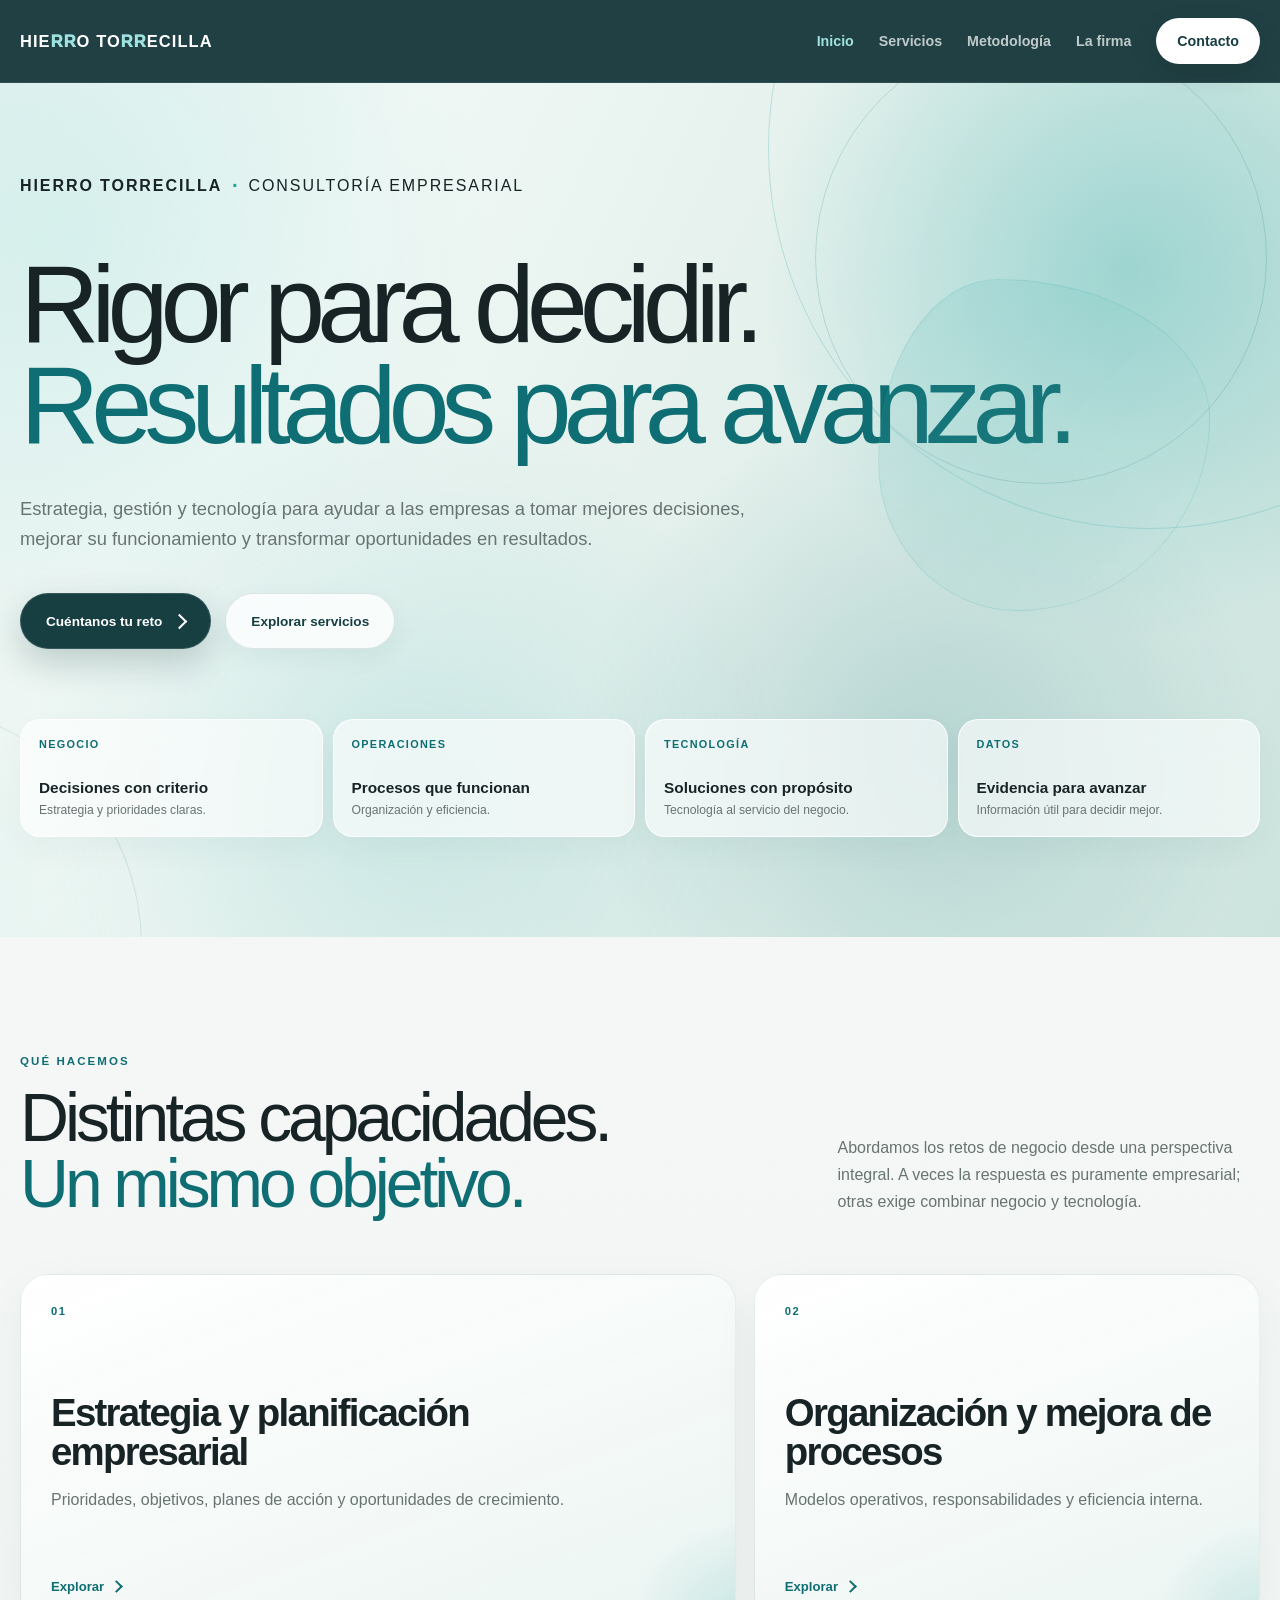
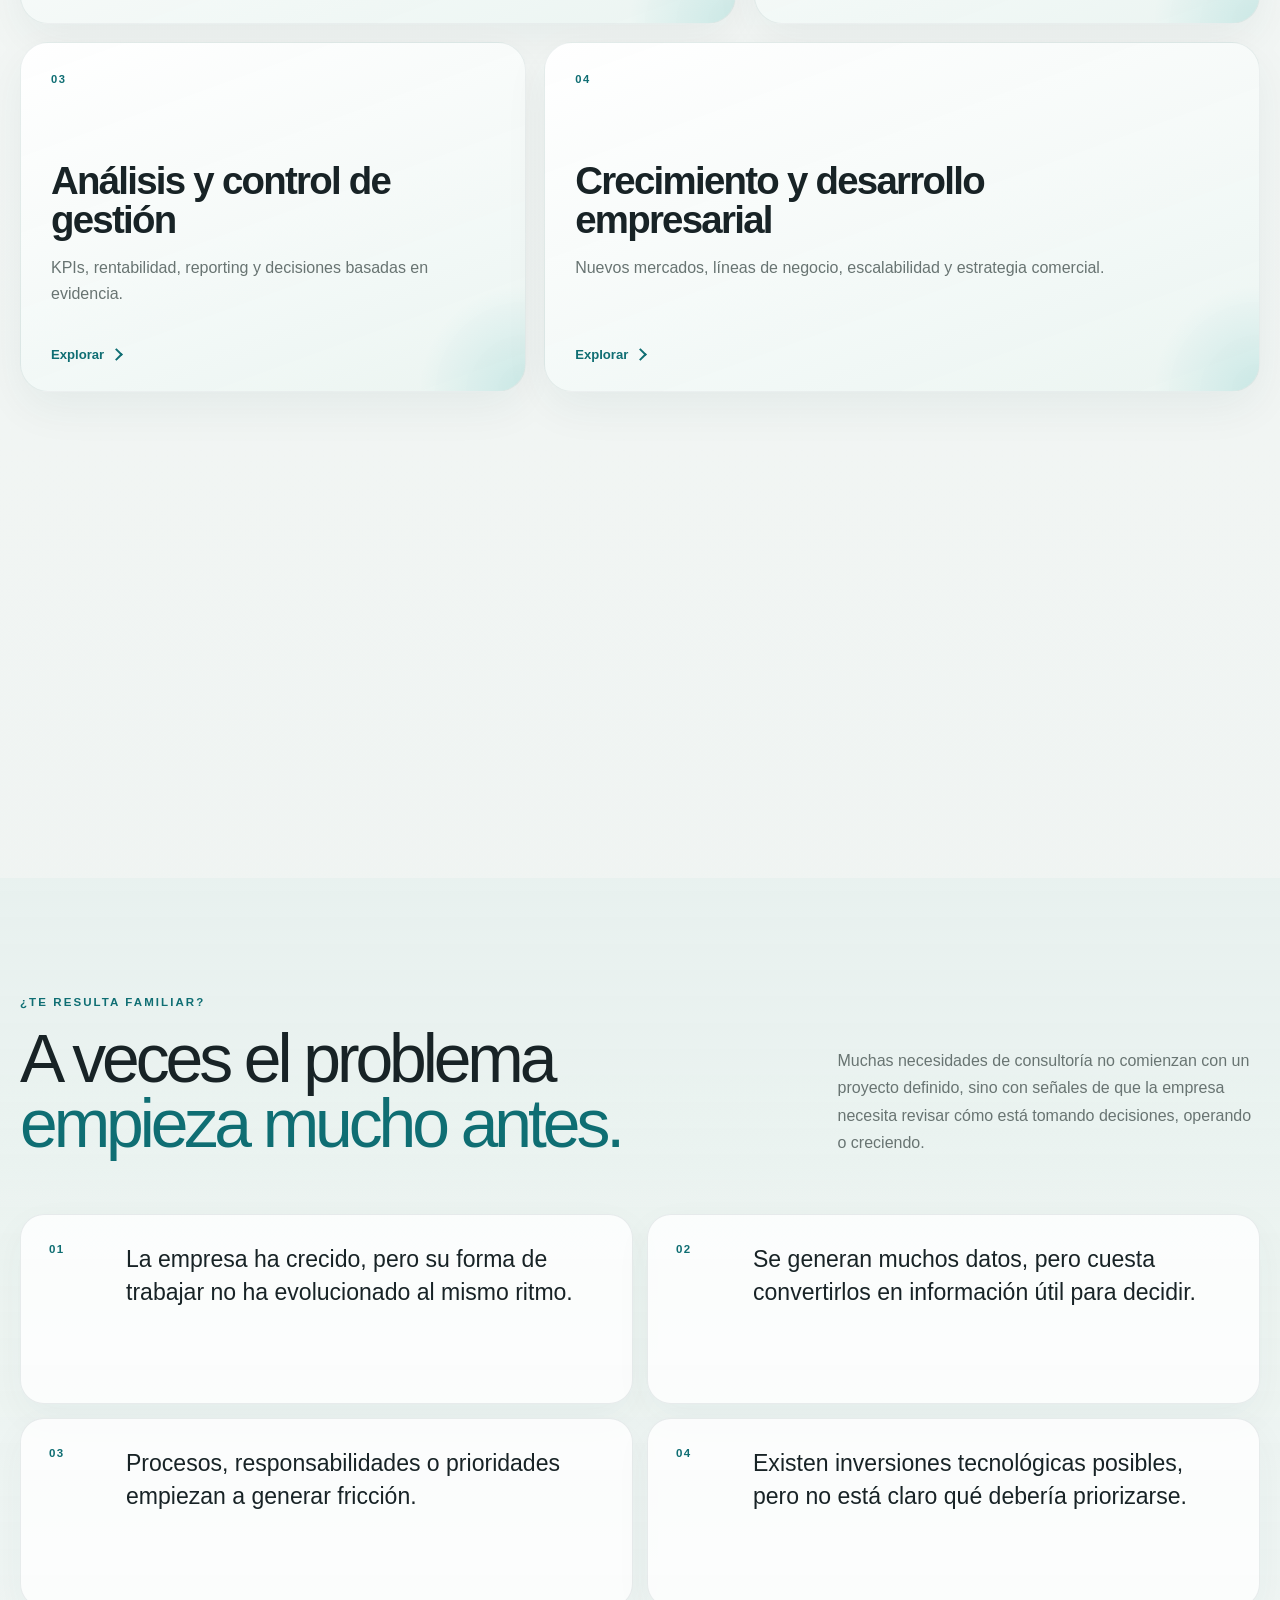
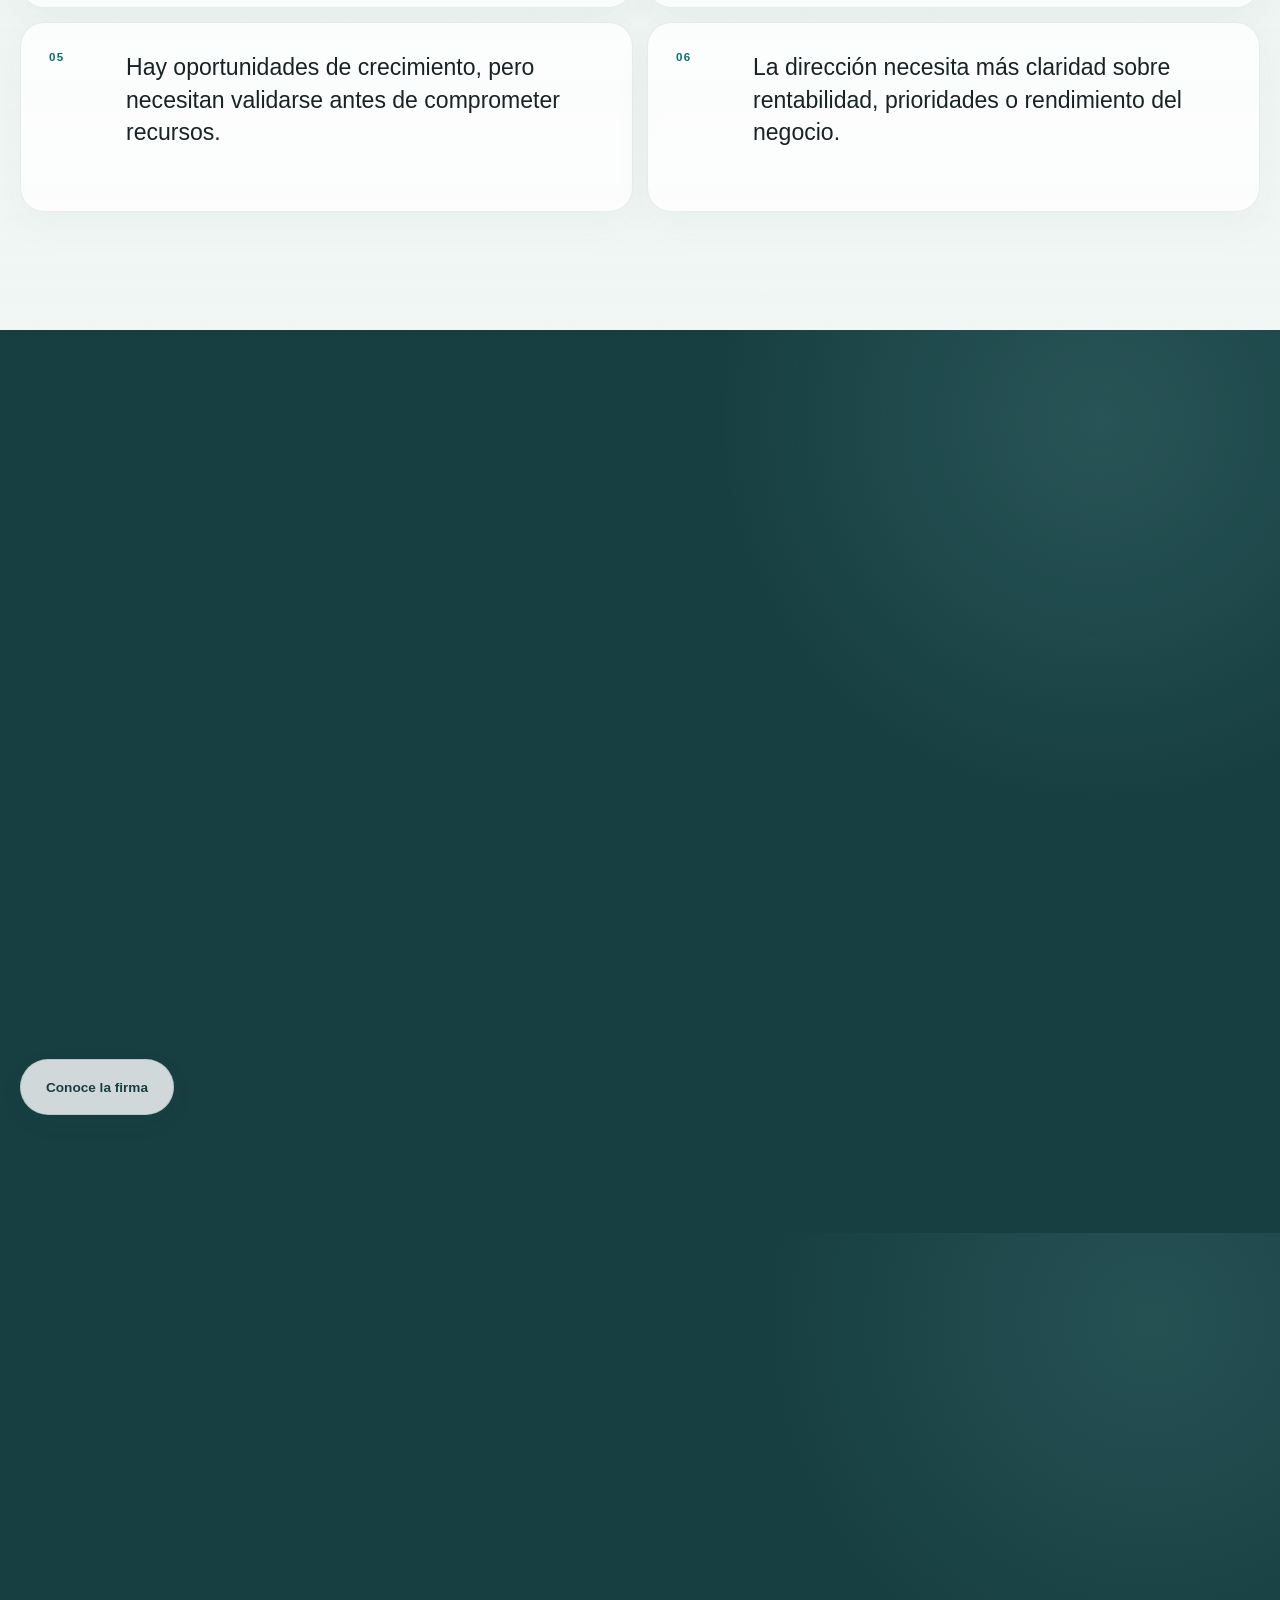
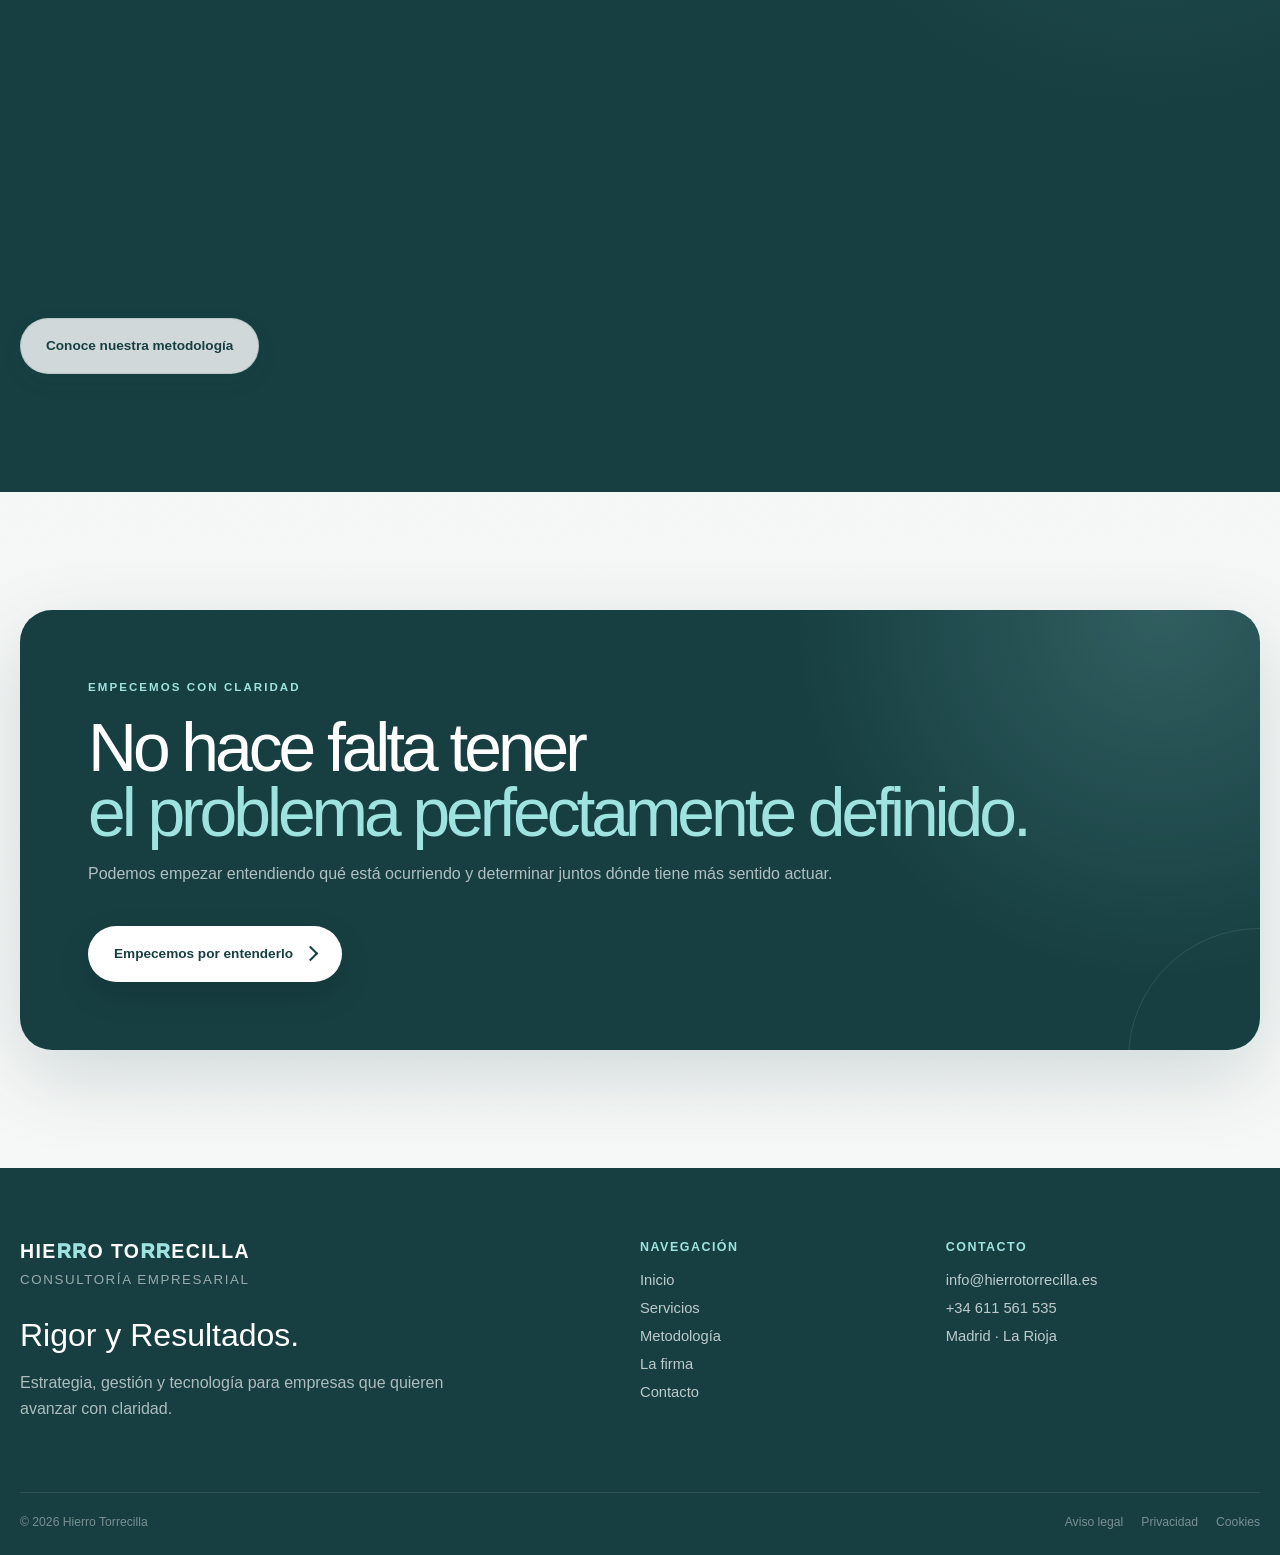
==== commit eff56c69: "Add new links to header and footer sections" ====
--- a/index.html
+++ b/index.html
@@ -36,9 +36,14 @@
 <body>
 
 
+<!-- ==================================================
+     HEADER
+     ================================================== -->
+
 <header class="ht-header">
 
   <div class="ht-shell ht-nav">
+
 
     <a
       href="./"
@@ -68,6 +73,10 @@
 
       <a href="metodologia/">
         Metodología
+      </a>
+
+      <a href="firma/">
+        La firma
       </a>
 
       <a
@@ -91,11 +100,16 @@
       <span></span>
     </button>
 
+
   </div>
 
 </header>
 
 
+
+<!-- ==================================================
+     MENÚ MÓVIL
+     ================================================== -->
 
 <nav
   class="ht-mobile-menu"
@@ -115,6 +129,10 @@
     Metodología
   </a>
 
+  <a href="firma/">
+    La firma
+  </a>
+
   <a href="contacto/">
     Contacto
   </a>
@@ -125,6 +143,10 @@
 
 <main>
 
+
+<!-- ==================================================
+     HERO
+     ================================================== -->
 
 <section class="ht-home-hero">
 
@@ -205,6 +227,10 @@
 
 
 
+    <!-- ==================================================
+         PRINCIPIOS
+         ================================================== -->
+
     <div class="ht-signal">
 
 
@@ -303,6 +329,10 @@
 
 
 
+<!-- ==================================================
+     SERVICIOS
+     ================================================== -->
+
 <section class="ht-section">
 
   <div class="ht-shell">
@@ -315,6 +345,7 @@
         <p class="ht-kicker">
           Qué hacemos
         </p>
+
 
         <h2 class="ht-section-title">
 
@@ -344,6 +375,8 @@
     <div class="ht-service-grid">
 
 
+      <!-- 01 -->
+
       <article
         class="ht-service-tile"
         data-reveal
@@ -363,13 +396,18 @@
         </p>
 
         <a href="servicios/#estrategia">
+
           Explorar
+
           <span class="ht-arrow-icon"></span>
-        </a>
-
-      </article>
-
-
+
+        </a>
+
+      </article>
+
+
+
+      <!-- 02 -->
 
       <article
         class="ht-service-tile"
@@ -391,13 +429,18 @@
         </p>
 
         <a href="servicios/#procesos">
+
           Explorar
+
           <span class="ht-arrow-icon"></span>
-        </a>
-
-      </article>
-
-
+
+        </a>
+
+      </article>
+
+
+
+      <!-- 03 -->
 
       <article
         class="ht-service-tile"
@@ -418,13 +461,18 @@
         </p>
 
         <a href="servicios/#analisis">
+
           Explorar
+
           <span class="ht-arrow-icon"></span>
-        </a>
-
-      </article>
-
-
+
+        </a>
+
+      </article>
+
+
+
+      <!-- 04 -->
 
       <article
         class="ht-service-tile"
@@ -446,13 +494,18 @@
         </p>
 
         <a href="servicios/#crecimiento">
+
           Explorar
+
           <span class="ht-arrow-icon"></span>
-        </a>
-
-      </article>
-
-
+
+        </a>
+
+      </article>
+
+
+
+      <!-- 05 -->
 
       <article
         class="ht-service-tile"
@@ -473,13 +526,18 @@
         </p>
 
         <a href="servicios/#tecnologia">
+
           Explorar
+
           <span class="ht-arrow-icon"></span>
-        </a>
-
-      </article>
-
-
+
+        </a>
+
+      </article>
+
+
+
+      <!-- 06 -->
 
       <article
         class="ht-service-tile"
@@ -501,8 +559,11 @@
         </p>
 
         <a href="servicios/#datos">
+
           Explorar
+
           <span class="ht-arrow-icon"></span>
+
         </a>
 
       </article>
@@ -514,6 +575,13 @@
   </div>
 
 </section>
+
+
+
+<!-- ==================================================
+     ¿TE RESULTA FAMILIAR?
+     ================================================== -->
+
 <section class="ht-section ht-section--soft">
 
   <div class="ht-shell">
@@ -691,6 +759,13 @@
   </div>
 
 </section>
+
+
+
+<!-- ==================================================
+     POR QUÉ HIERRO TORRECILLA
+     ================================================== -->
+
 <section class="ht-section ht-why">
 
   <div class="ht-shell">
@@ -738,18 +813,23 @@
         data-reveal
       >
 
-        <span>01</span>
+        <span>
+          01
+        </span>
 
         <h3>
           Interlocución directa
         </h3>
 
         <p>
+
           Comunicación cercana y una relación
           de trabajo sin capas innecesarias.
-        </p>
-
-      </article>
+
+        </p>
+
+      </article>
+
 
 
       <article
@@ -758,18 +838,23 @@
         data-delay="1"
       >
 
-        <span>02</span>
+        <span>
+          02
+        </span>
 
         <h3>
           Negocio + tecnología
         </h3>
 
         <p>
+
           La tecnología se utiliza como palanca,
           no como punto de partida automático.
-        </p>
-
-      </article>
+
+        </p>
+
+      </article>
+
 
 
       <article
@@ -778,18 +863,23 @@
         data-delay="2"
       >
 
-        <span>03</span>
+        <span>
+          03
+        </span>
 
         <h3>
           Alcances progresivos
         </h3>
 
         <p>
+
           Validar antes de aumentar inversión
           cuando existe incertidumbre.
-        </p>
-
-      </article>
+
+        </p>
+
+      </article>
+
 
 
       <article
@@ -798,18 +888,23 @@
         data-delay="3"
       >
 
-        <span>04</span>
+        <span>
+          04
+        </span>
 
         <h3>
           De diagnóstico a implantación
         </h3>
 
         <p>
+
           Las recomendaciones deben poder
           convertirse en acciones ejecutables.
-        </p>
-
-      </article>
+
+        </p>
+
+      </article>
+
 
 
       <article
@@ -817,15 +912,19 @@
         data-reveal
       >
 
-        <span>05</span>
+        <span>
+          05
+        </span>
 
         <h3>
           Decidir con evidencia
         </h3>
 
         <p>
+
           Impacto, viabilidad, esfuerzo
           y retorno forman parte de la decisión.
+
         </p>
 
       </article>
@@ -851,6 +950,12 @@
 
 </section>
 
+
+
+<!-- ==================================================
+     METODOLOGÍA
+     ================================================== -->
+
 <section class="ht-section ht-method-preview">
 
   <div class="ht-shell">
@@ -898,7 +1003,9 @@
         data-reveal
       >
 
-        <span>01</span>
+        <span>
+          01
+        </span>
 
         <h3>
           Entender
@@ -912,13 +1019,16 @@
       </article>
 
 
+
       <article
         class="ht-method-node"
         data-reveal
         data-delay="1"
       >
 
-        <span>02</span>
+        <span>
+          02
+        </span>
 
         <h3>
           Analizar
@@ -932,13 +1042,16 @@
       </article>
 
 
+
       <article
         class="ht-method-node"
         data-reveal
         data-delay="2"
       >
 
-        <span>03</span>
+        <span>
+          03
+        </span>
 
         <h3>
           Priorizar
@@ -952,13 +1065,16 @@
       </article>
 
 
+
       <article
         class="ht-method-node"
         data-reveal
         data-delay="3"
       >
 
-        <span>04</span>
+        <span>
+          04
+        </span>
 
         <h3>
           Transformar
@@ -993,6 +1109,10 @@
 </section>
 
 
+
+<!-- ==================================================
+     CTA FINAL
+     ================================================== -->
 
 <section class="ht-section">
 
@@ -1053,6 +1173,10 @@
 
 
 
+<!-- ==================================================
+     FOOTER
+     ================================================== -->
+
 <footer class="ht-footer">
 
   <div class="ht-shell">
@@ -1062,6 +1186,7 @@
 
 
       <div class="ht-footer-brand">
+
 
         <a
           href="./"
@@ -1071,60 +1196,90 @@
           TO<span class="rr">RR</span>ECILLA
         </a>
 
+
         <small>
           Consultoría Empresarial
         </small>
 
+
         <h3>
           Rigor y Resultados.
         </h3>
 
-        <p>
+
+        <p>
+
           Estrategia, gestión y tecnología
           para empresas que quieren avanzar
           con claridad.
-        </p>
+
+        </p>
+
 
       </div>
 
 
+
       <div class="ht-footer-col">
 
-        <strong>Navegación</strong>
-
-        <a href="./">Inicio</a>
+
+        <strong>
+          Navegación
+        </strong>
+
+
+        <a href="./">
+          Inicio
+        </a>
+
 
         <a href="servicios/">
           Servicios
         </a>
 
+
         <a href="metodologia/">
           Metodología
         </a>
 
+
+        <a href="firma/">
+          La firma
+        </a>
+
+
         <a href="contacto/">
           Contacto
         </a>
 
+
       </div>
 
 
+
       <div class="ht-footer-col">
 
-        <strong>Contacto</strong>
+
+        <strong>
+          Contacto
+        </strong>
+
 
         <a href="mailto:info@hierrotorrecilla.es">
           info@hierrotorrecilla.es
         </a>
 
+
         <a href="tel:+34611561535">
           +34 611 561 535
         </a>
 
+
         <p>
           Madrid · La Rioja
         </p>
 
+
       </div>
 
 
@@ -1134,31 +1289,42 @@
 
     <div class="ht-footer-bottom">
 
+
       <span>
+
         ©
+
         <span id="htCurrentYear">
           2026
         </span>
+
         Hierro Torrecilla
+
       </span>
 
 
+
       <div class="ht-footer-legal">
+
 
         <a href="aviso-legal/">
           Aviso legal
         </a>
 
+
         <a href="privacidad/">
           Privacidad
         </a>
 
+
         <a href="cookies/">
           Cookies
         </a>
 
+
       </div>
 
+
     </div>
 
 
@@ -1167,6 +1333,10 @@
 </footer>
 
 
+
+<!-- ==================================================
+     VOLVER ARRIBA
+     ================================================== -->
 
 <button
   type="button"
@@ -1178,6 +1348,11 @@
 </button>
 
 
+
+<!-- ==================================================
+     JAVASCRIPT
+     ================================================== -->
+
 <script src="assets/js/main.js"></script>
 
 
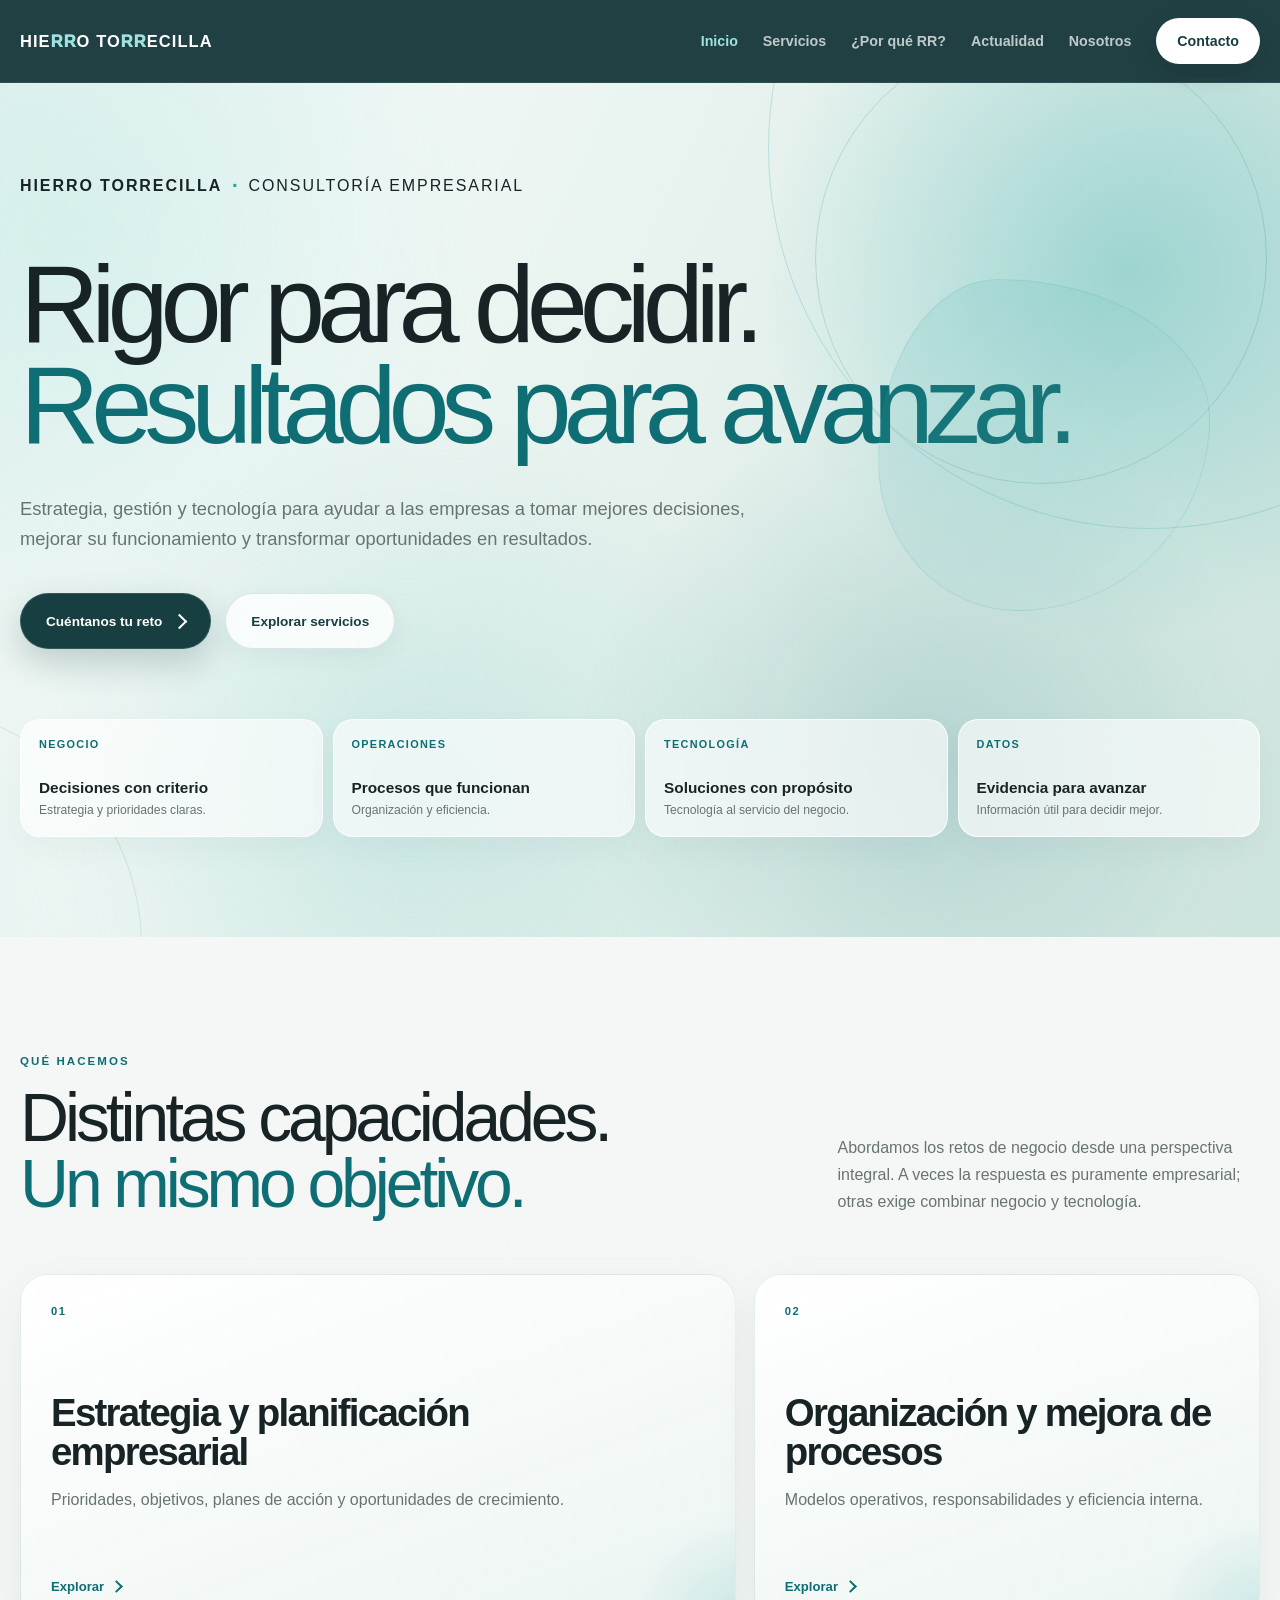
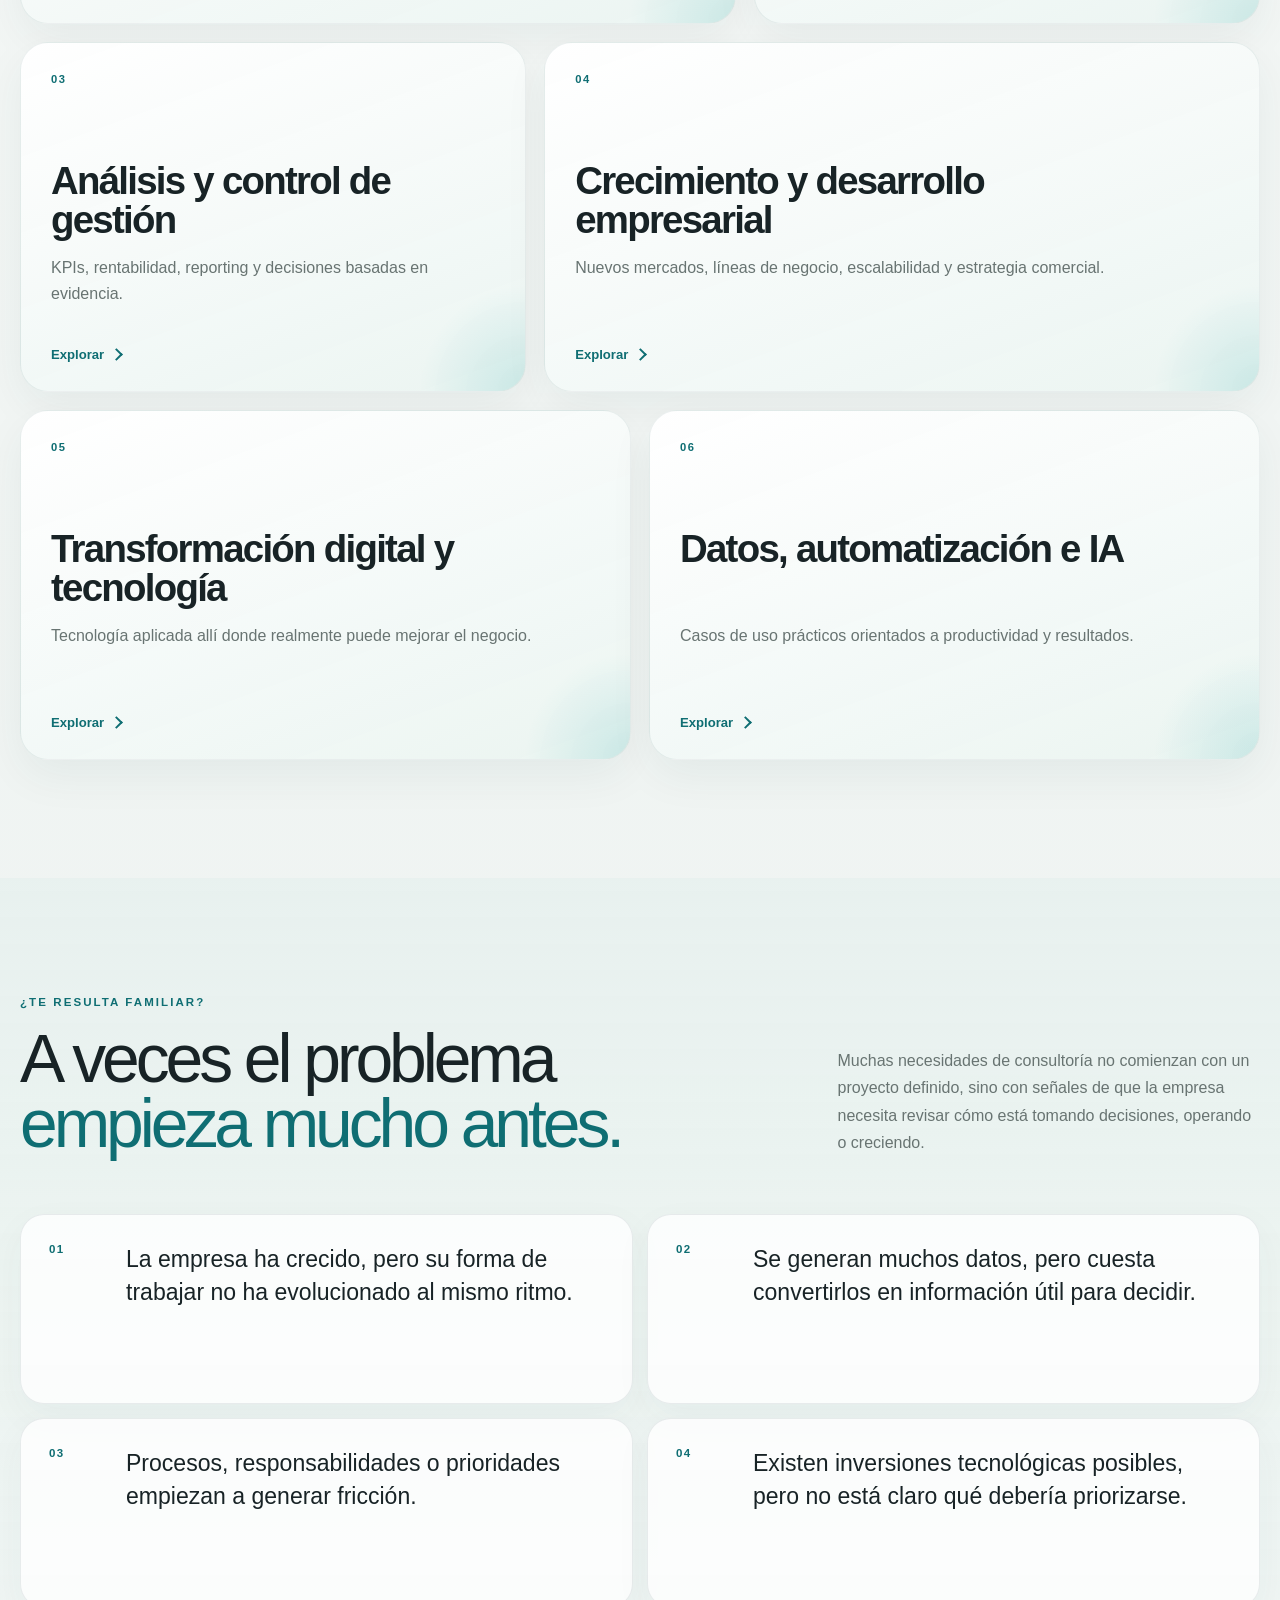
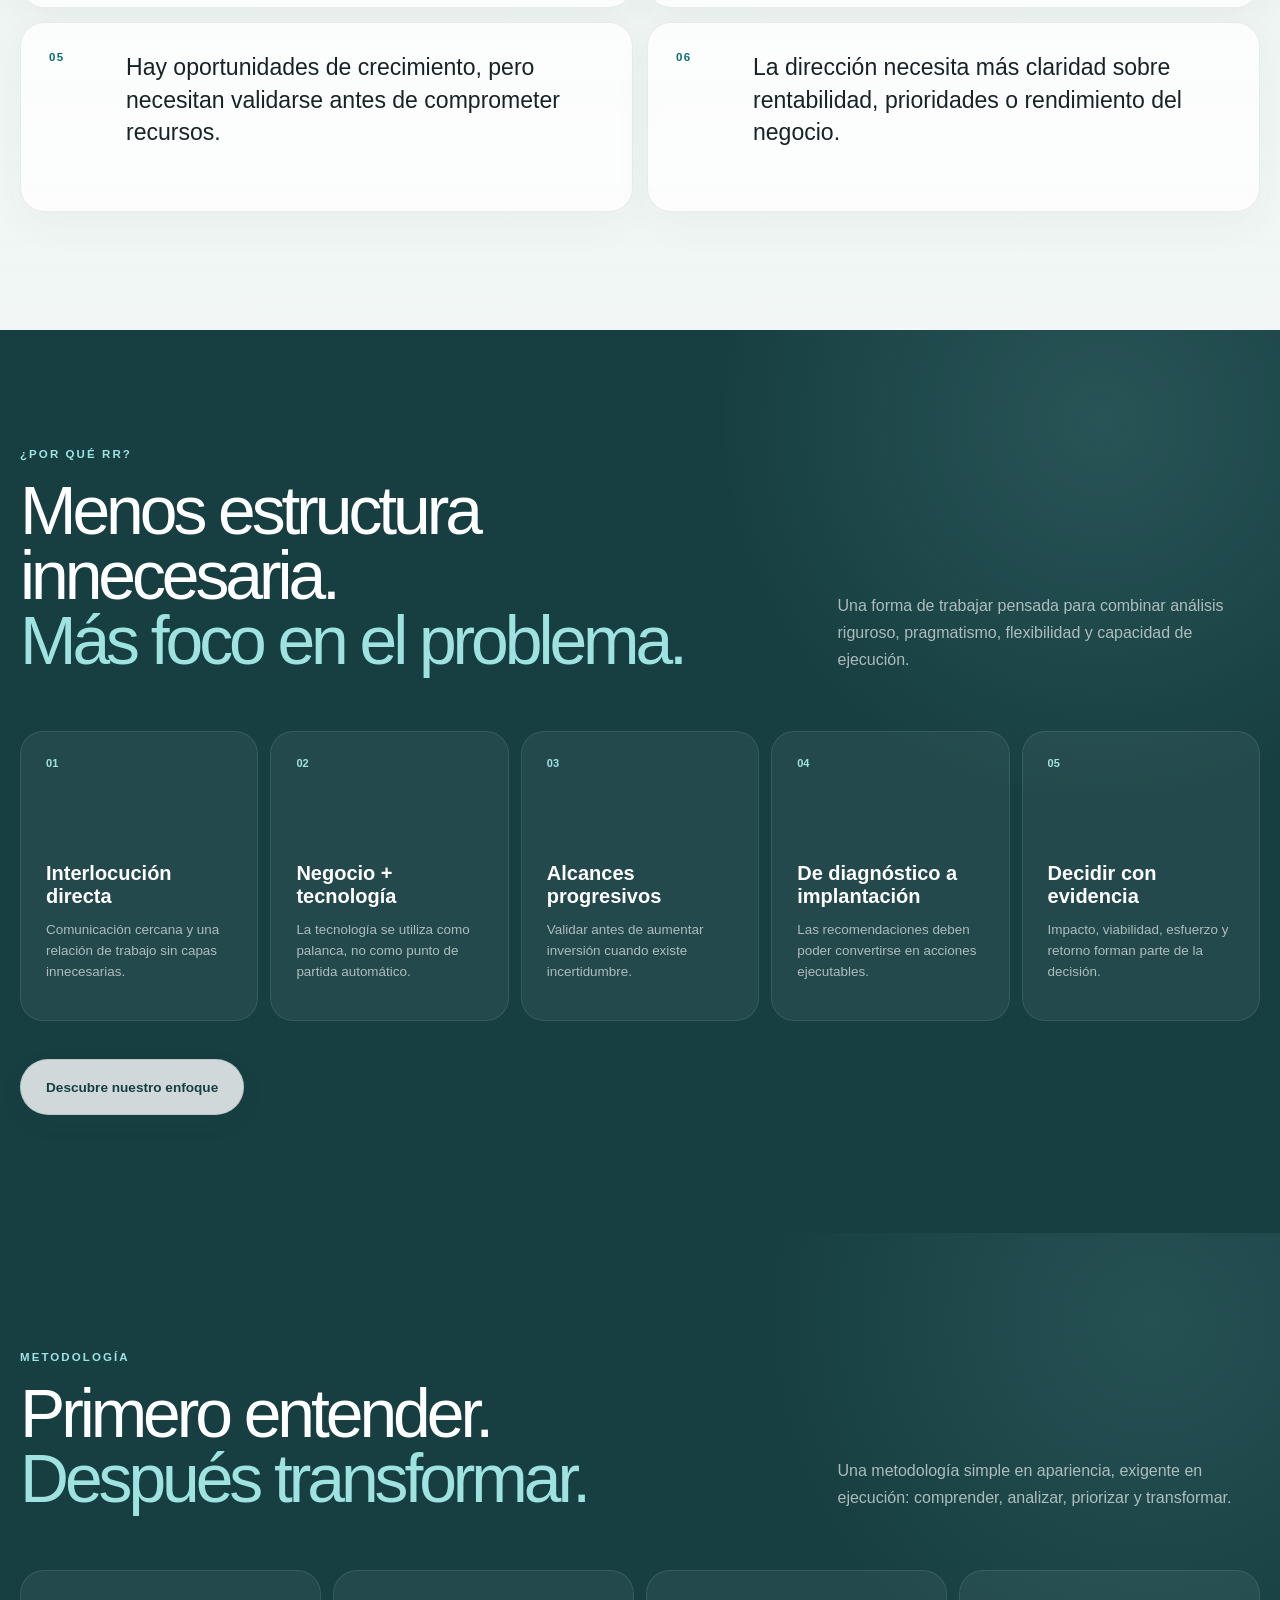
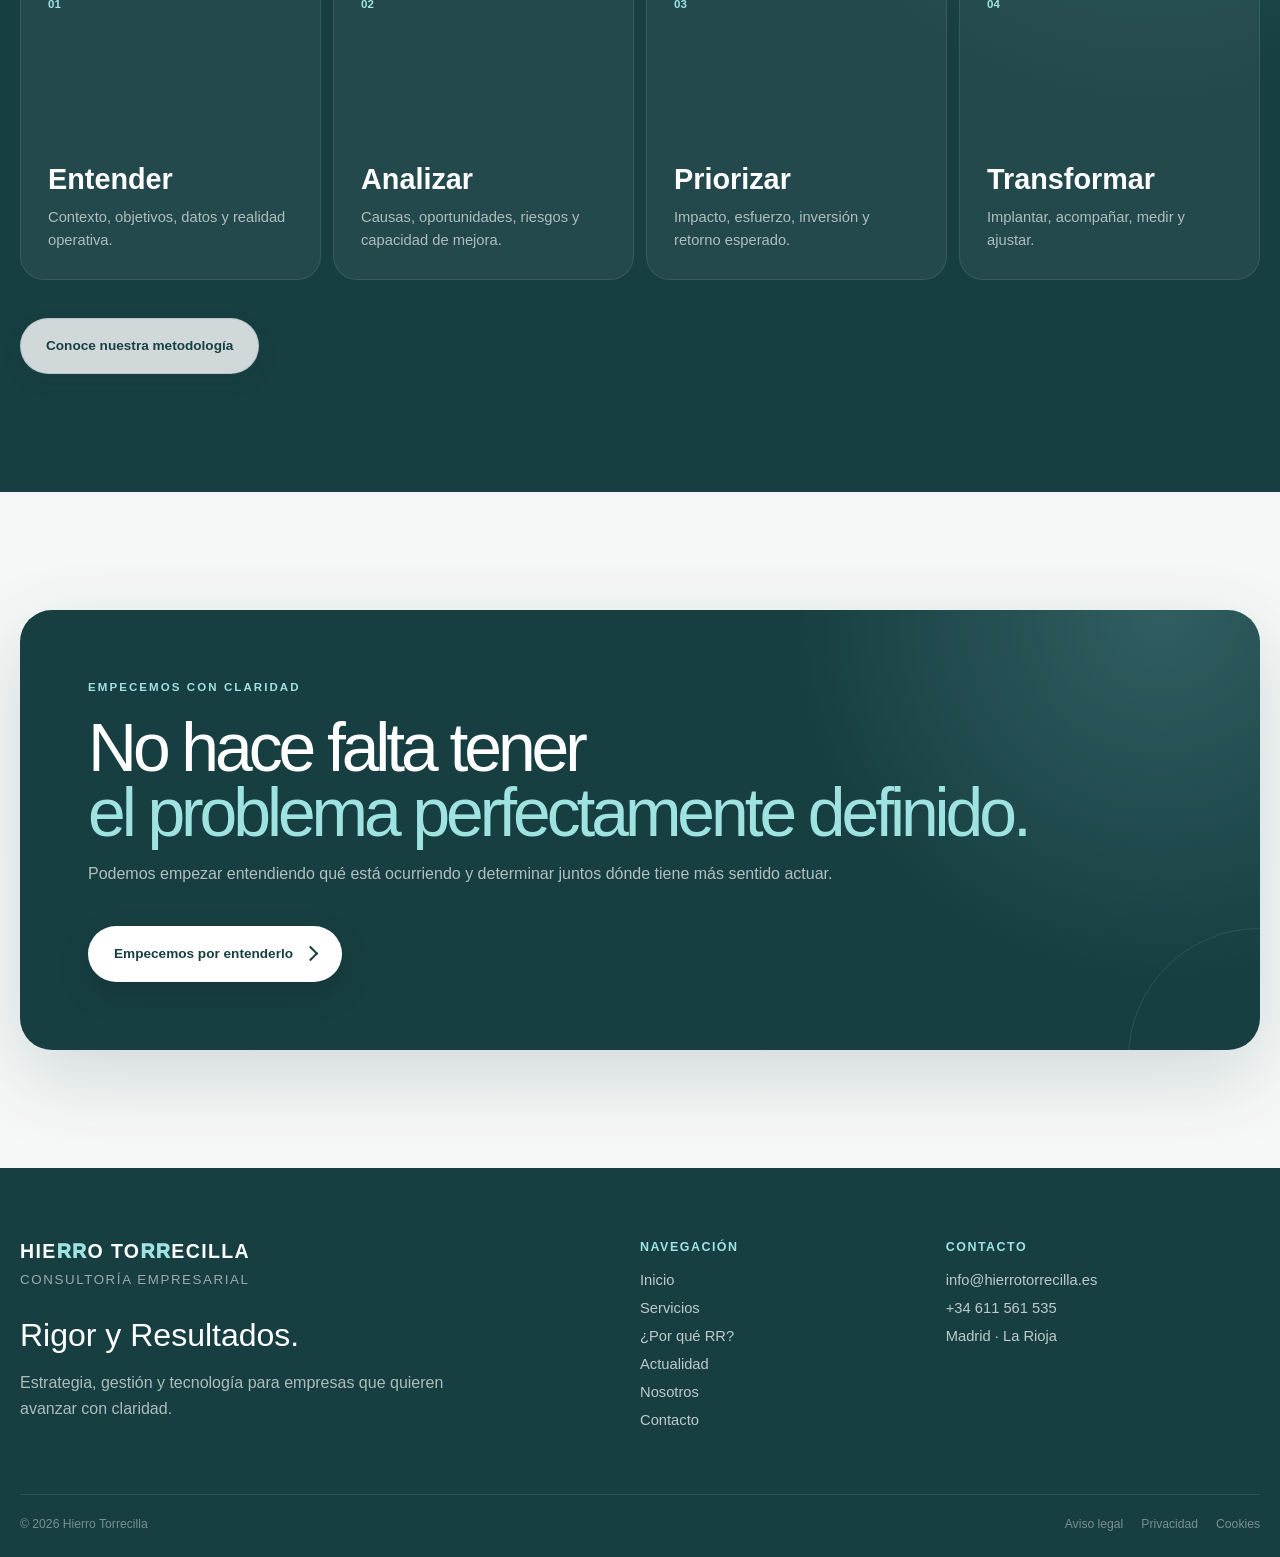
==== commit 0848c56e: "Revise project description and navigation links Updated various sections of the index.html file to i" ====
--- a/index.html
+++ b/index.html
@@ -17,7 +17,7 @@
 
   <meta
     name="description"
-    content="Hierro Torrecilla es un proyecto de consultoría empresarial enfocado en estrategia, gestión, procesos, tecnología, datos y transformación."
+    content="Hierro Torrecilla es una boutique de consultoría empresarial especializada en estrategia, gestión, procesos, tecnología, datos y transformación."
   >
 
   <link
@@ -50,9 +50,12 @@
       class="ht-brand"
       aria-label="Hierro Torrecilla - Inicio"
     >
+
       HIE<span class="rr-special">RR</span>O
       TO<span class="rr-special">RR</span>ECILLA
+
     </a>
+
 
 
     <nav
@@ -71,12 +74,16 @@
         Servicios
       </a>
 
-      <a href="metodologia/">
-        Metodología
+      <a href="por-que-rr/">
+        ¿Por qué RR?
       </a>
 
-      <a href="firma/">
-        La firma
+      <a href="actualidad/">
+        Actualidad
+      </a>
+
+      <a href="nosotros/">
+        Nosotros
       </a>
 
       <a
@@ -87,6 +94,7 @@
       </a>
 
     </nav>
+
 
 
     <button
@@ -125,12 +133,16 @@
     Servicios
   </a>
 
-  <a href="metodologia/">
-    Metodología
+  <a href="por-que-rr/">
+    ¿Por qué RR?
   </a>
 
-  <a href="firma/">
-    La firma
+  <a href="actualidad/">
+    Actualidad
+  </a>
+
+  <a href="nosotros/">
+    Nosotros
   </a>
 
   <a href="contacto/">
@@ -763,7 +775,7 @@
 
 
 <!-- ==================================================
-     POR QUÉ HIERRO TORRECILLA
+     ¿POR QUÉ RR?
      ================================================== -->
 
 <section class="ht-section ht-why">
@@ -776,7 +788,7 @@
       <div data-reveal="left">
 
         <p class="ht-kicker">
-          Por qué Hierro Torrecilla
+          ¿Por qué RR?
         </p>
 
 
@@ -796,8 +808,8 @@
       <p data-reveal="right">
 
         Una forma de trabajar pensada para
-        combinar análisis riguroso, pragmatismo
-        y capacidad de ejecución.
+        combinar análisis riguroso, pragmatismo,
+        flexibilidad y capacidad de ejecución.
 
       </p>
 
@@ -937,10 +949,10 @@
     <div class="ht-actions">
 
       <a
-        href="firma/"
+        href="por-que-rr/"
         class="ht-btn ht-btn-secondary"
       >
-        Conoce la firma
+        Descubre nuestro enfoque
       </a>
 
     </div>
@@ -1096,7 +1108,7 @@
 
       <a
         class="ht-btn ht-btn-secondary"
-        href="metodologia/"
+        href="por-que-rr/#metodologia"
       >
         Conoce nuestra metodología
       </a>
@@ -1192,8 +1204,10 @@
           href="./"
           class="ht-footer-logo"
         >
+
           HIE<span class="rr">RR</span>O
           TO<span class="rr">RR</span>ECILLA
+
         </a>
 
 
@@ -1232,21 +1246,21 @@
           Inicio
         </a>
 
-
         <a href="servicios/">
           Servicios
         </a>
 
-
-        <a href="metodologia/">
-          Metodología
-        </a>
-
-
-        <a href="firma/">
-          La firma
-        </a>
-
+        <a href="por-que-rr/">
+          ¿Por qué RR?
+        </a>
+
+        <a href="actualidad/">
+          Actualidad
+        </a>
+
+        <a href="nosotros/">
+          Nosotros
+        </a>
 
         <a href="contacto/">
           Contacto
@@ -1311,11 +1325,9 @@
           Aviso legal
         </a>
 
-
         <a href="privacidad/">
           Privacidad
         </a>
-
 
         <a href="cookies/">
           Cookies
